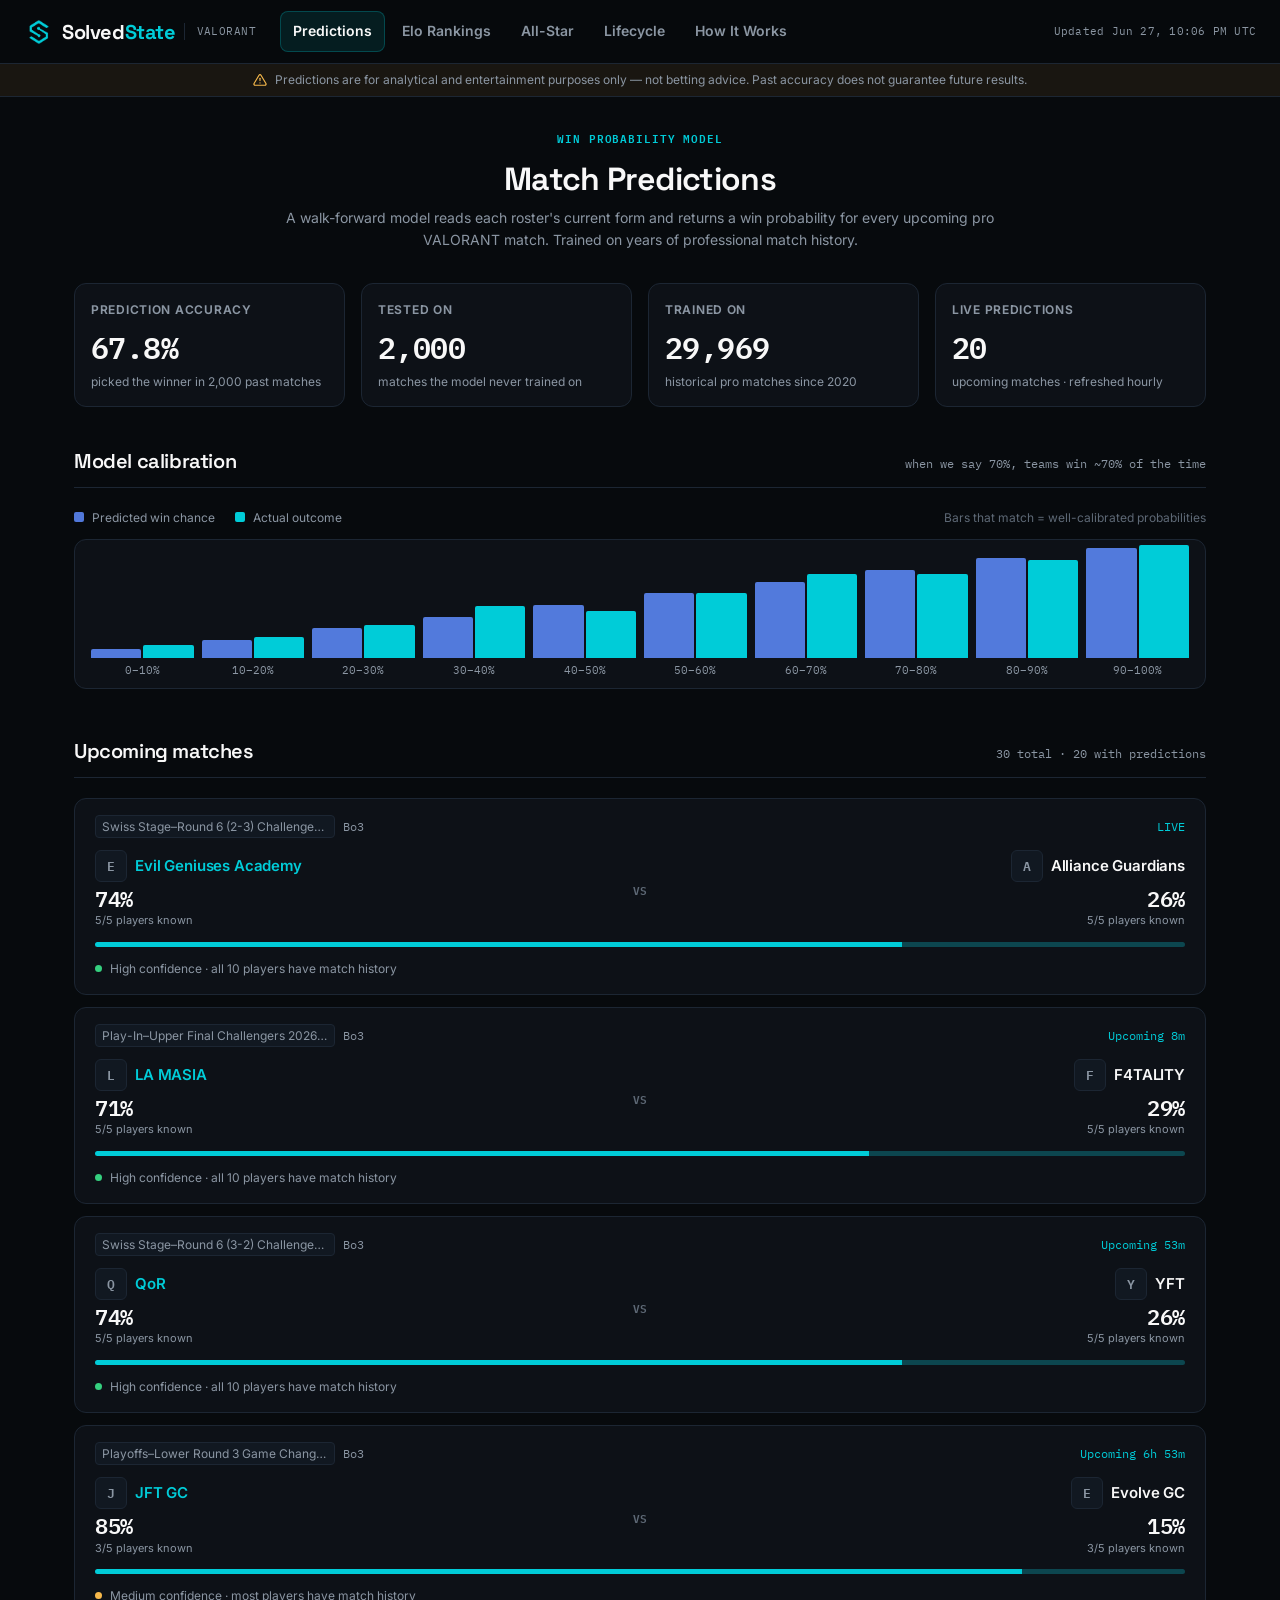
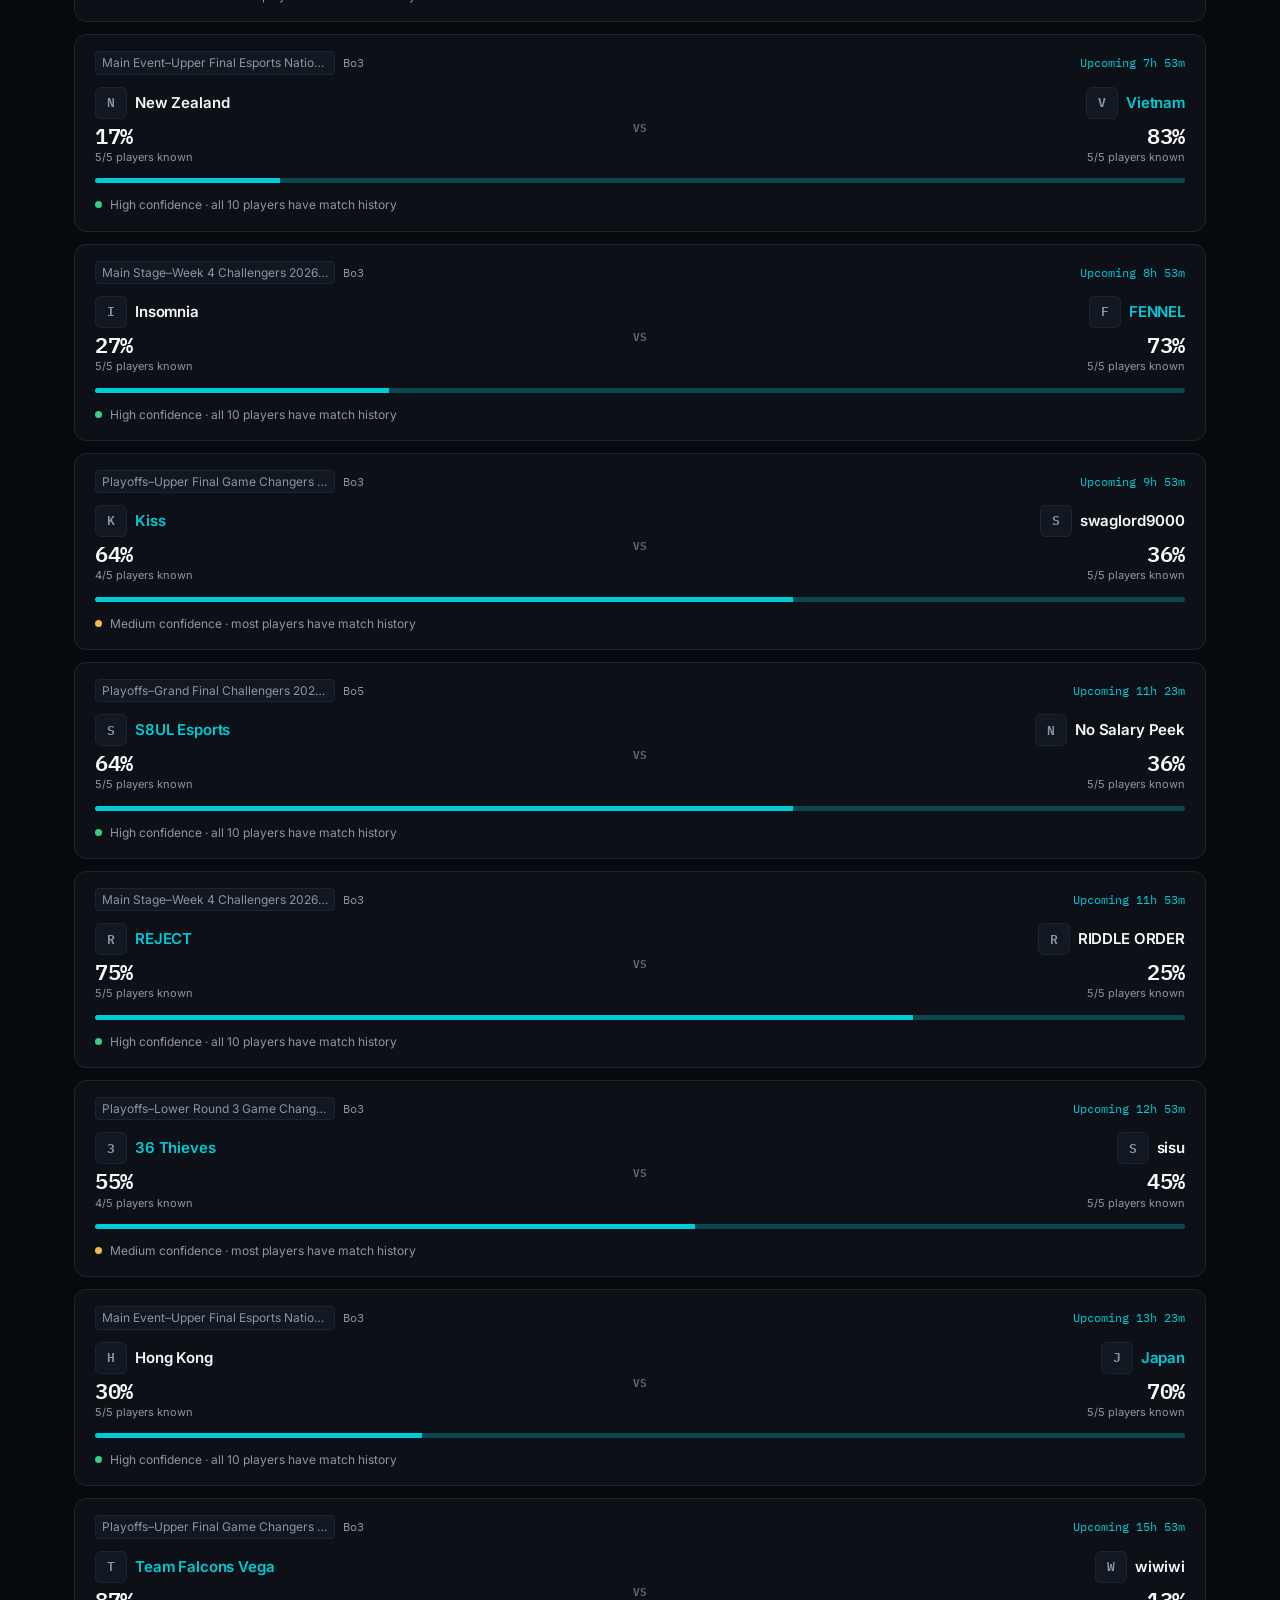
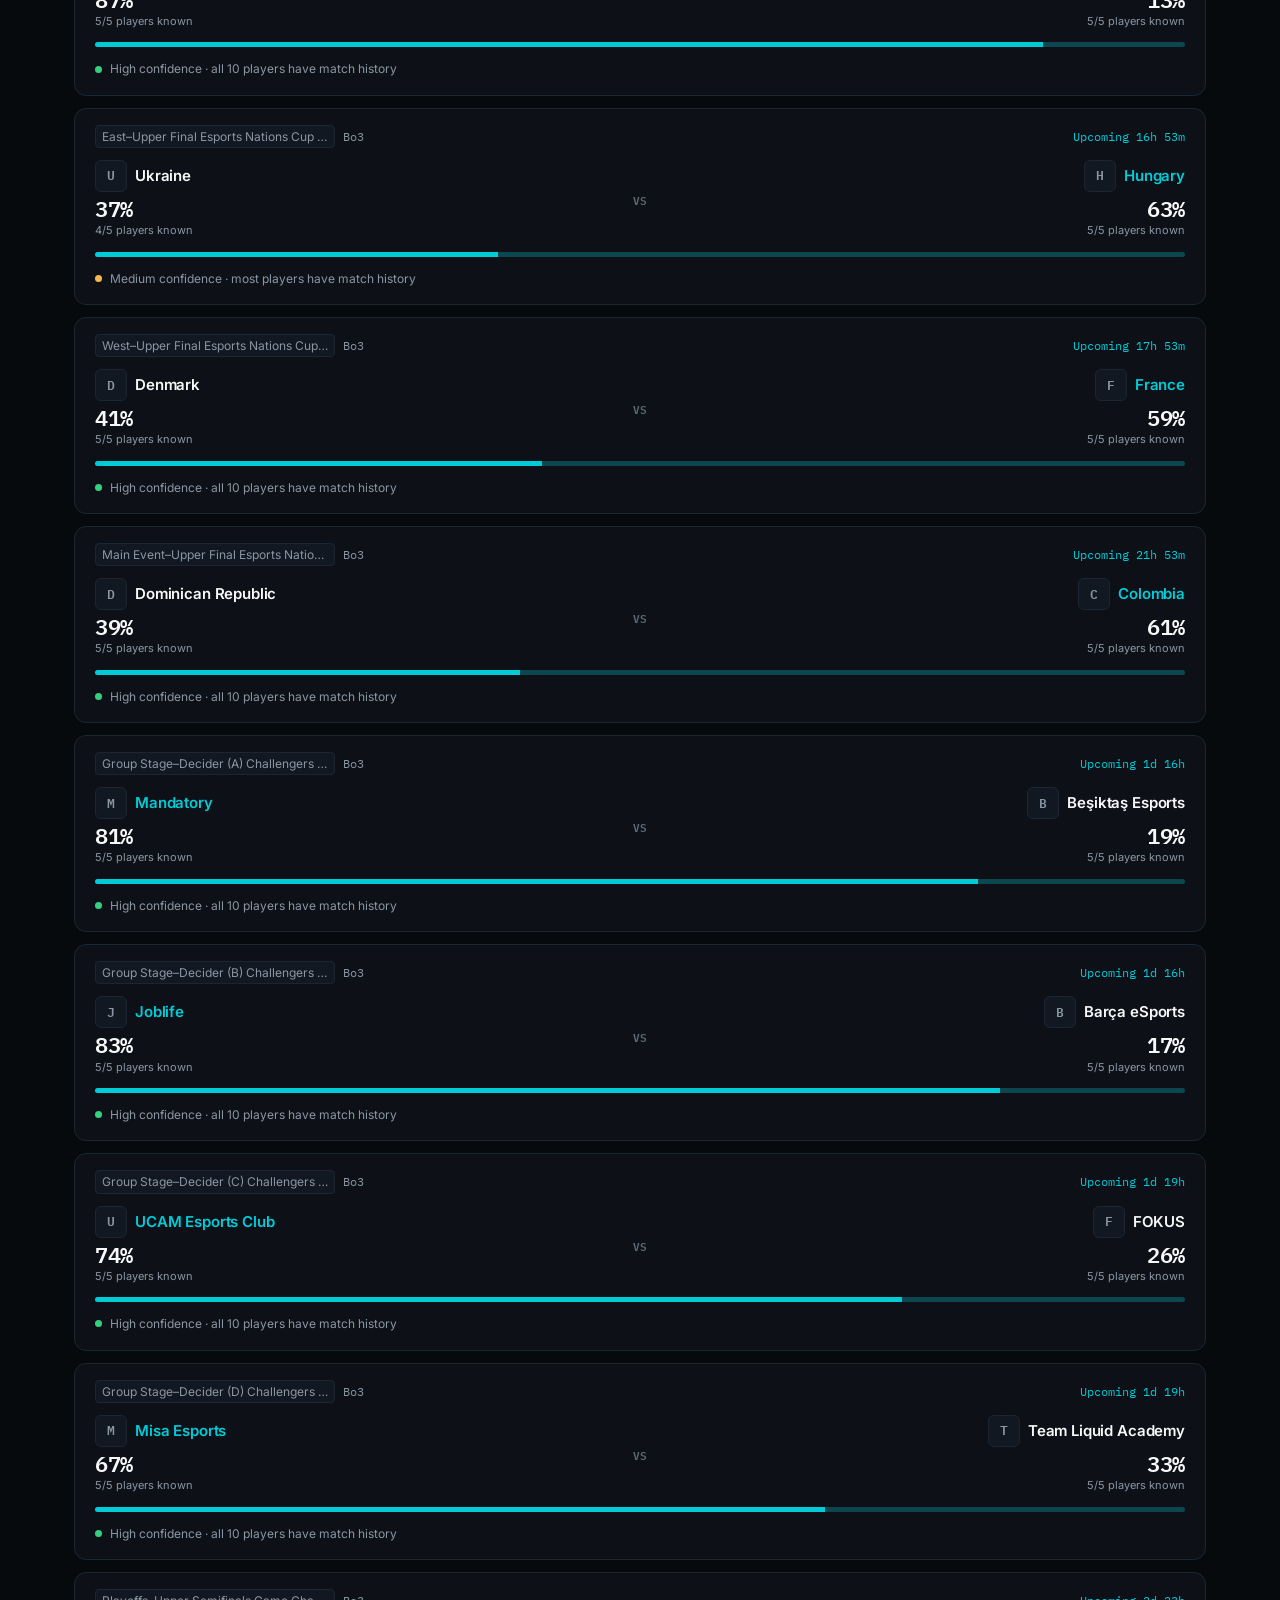
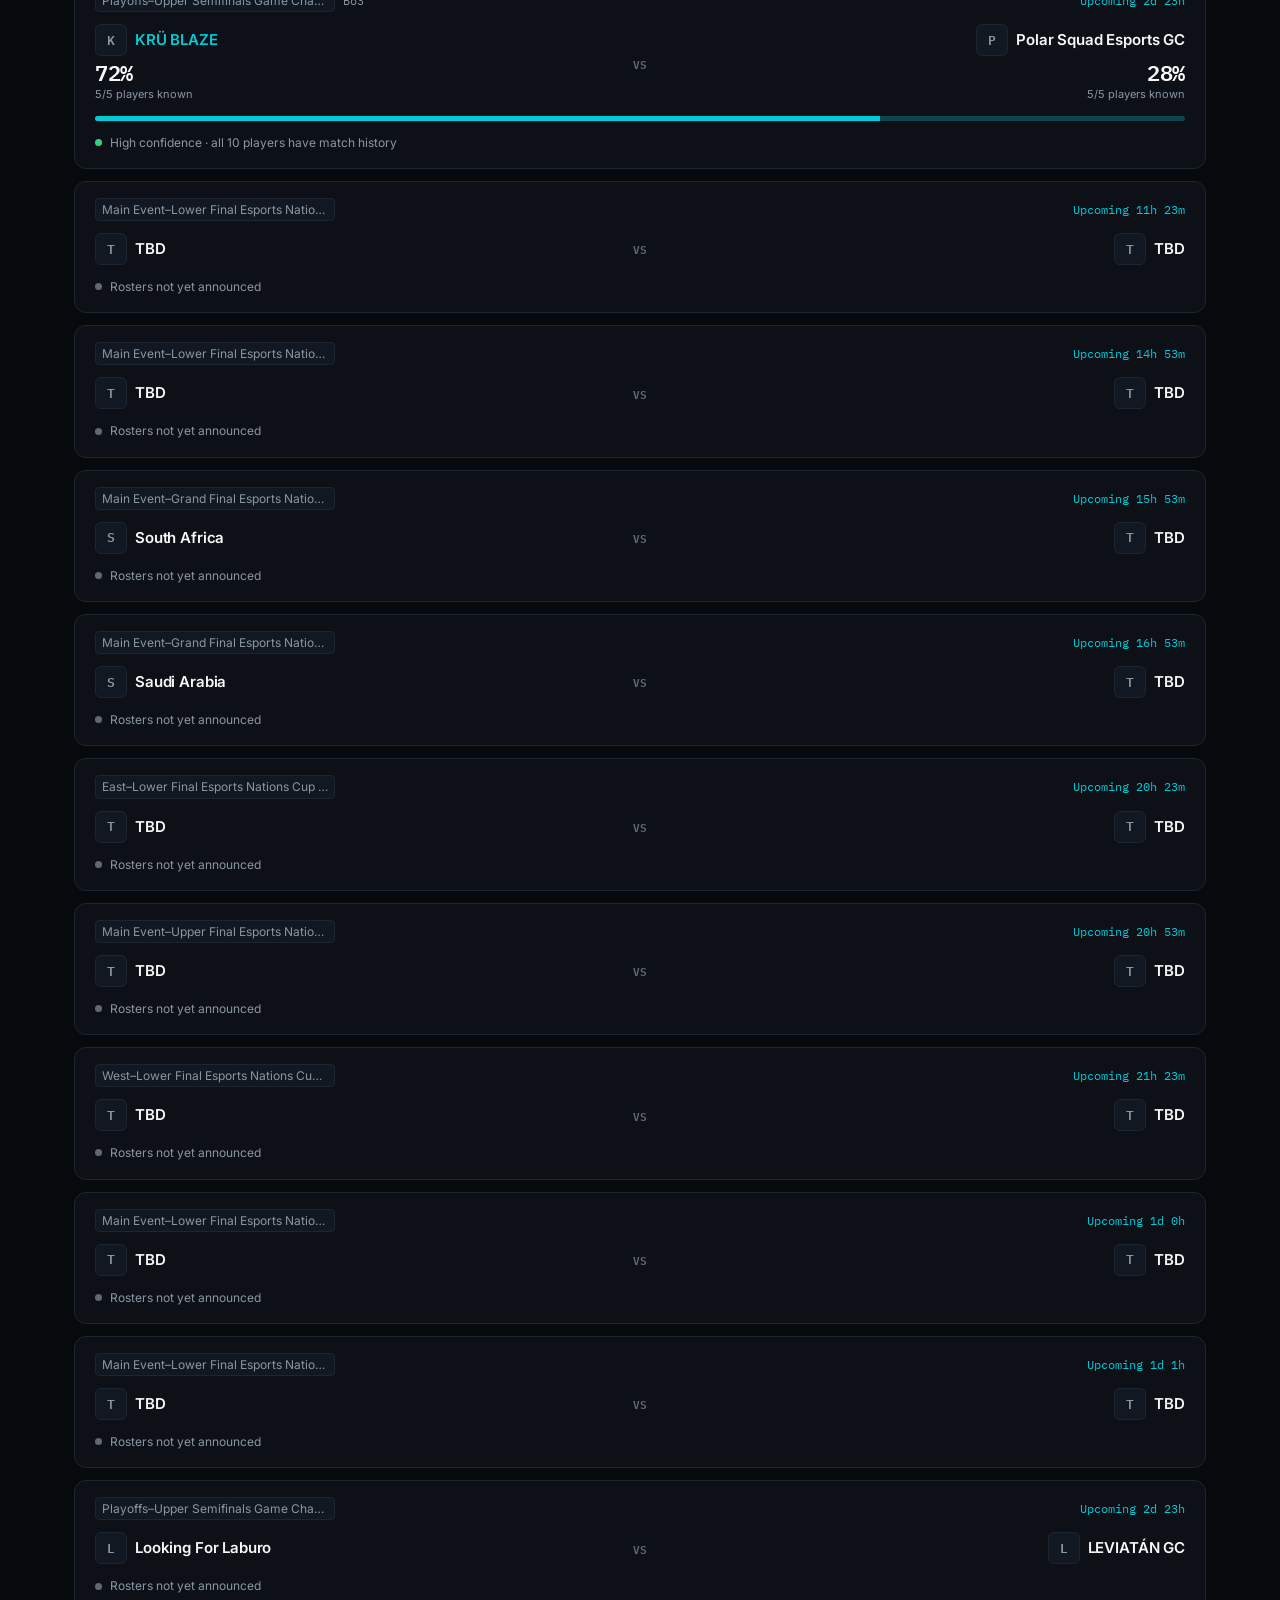
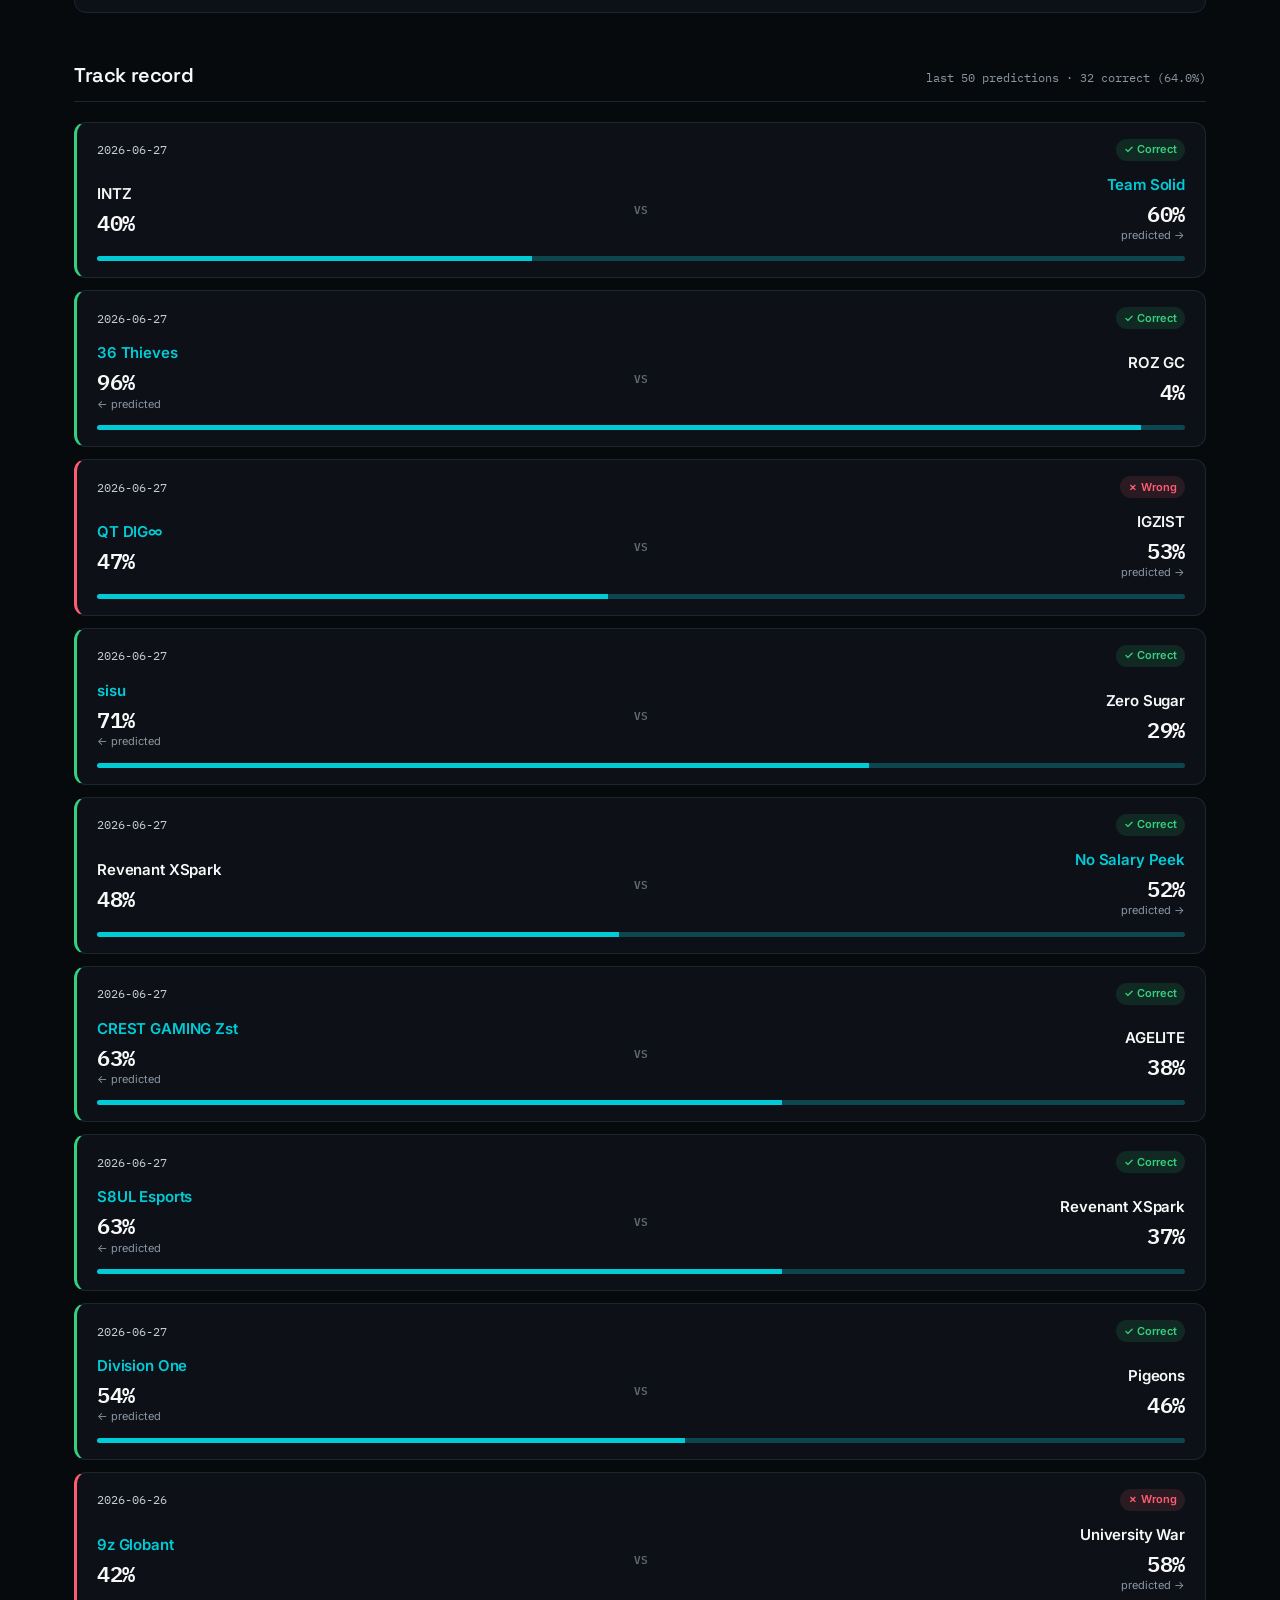
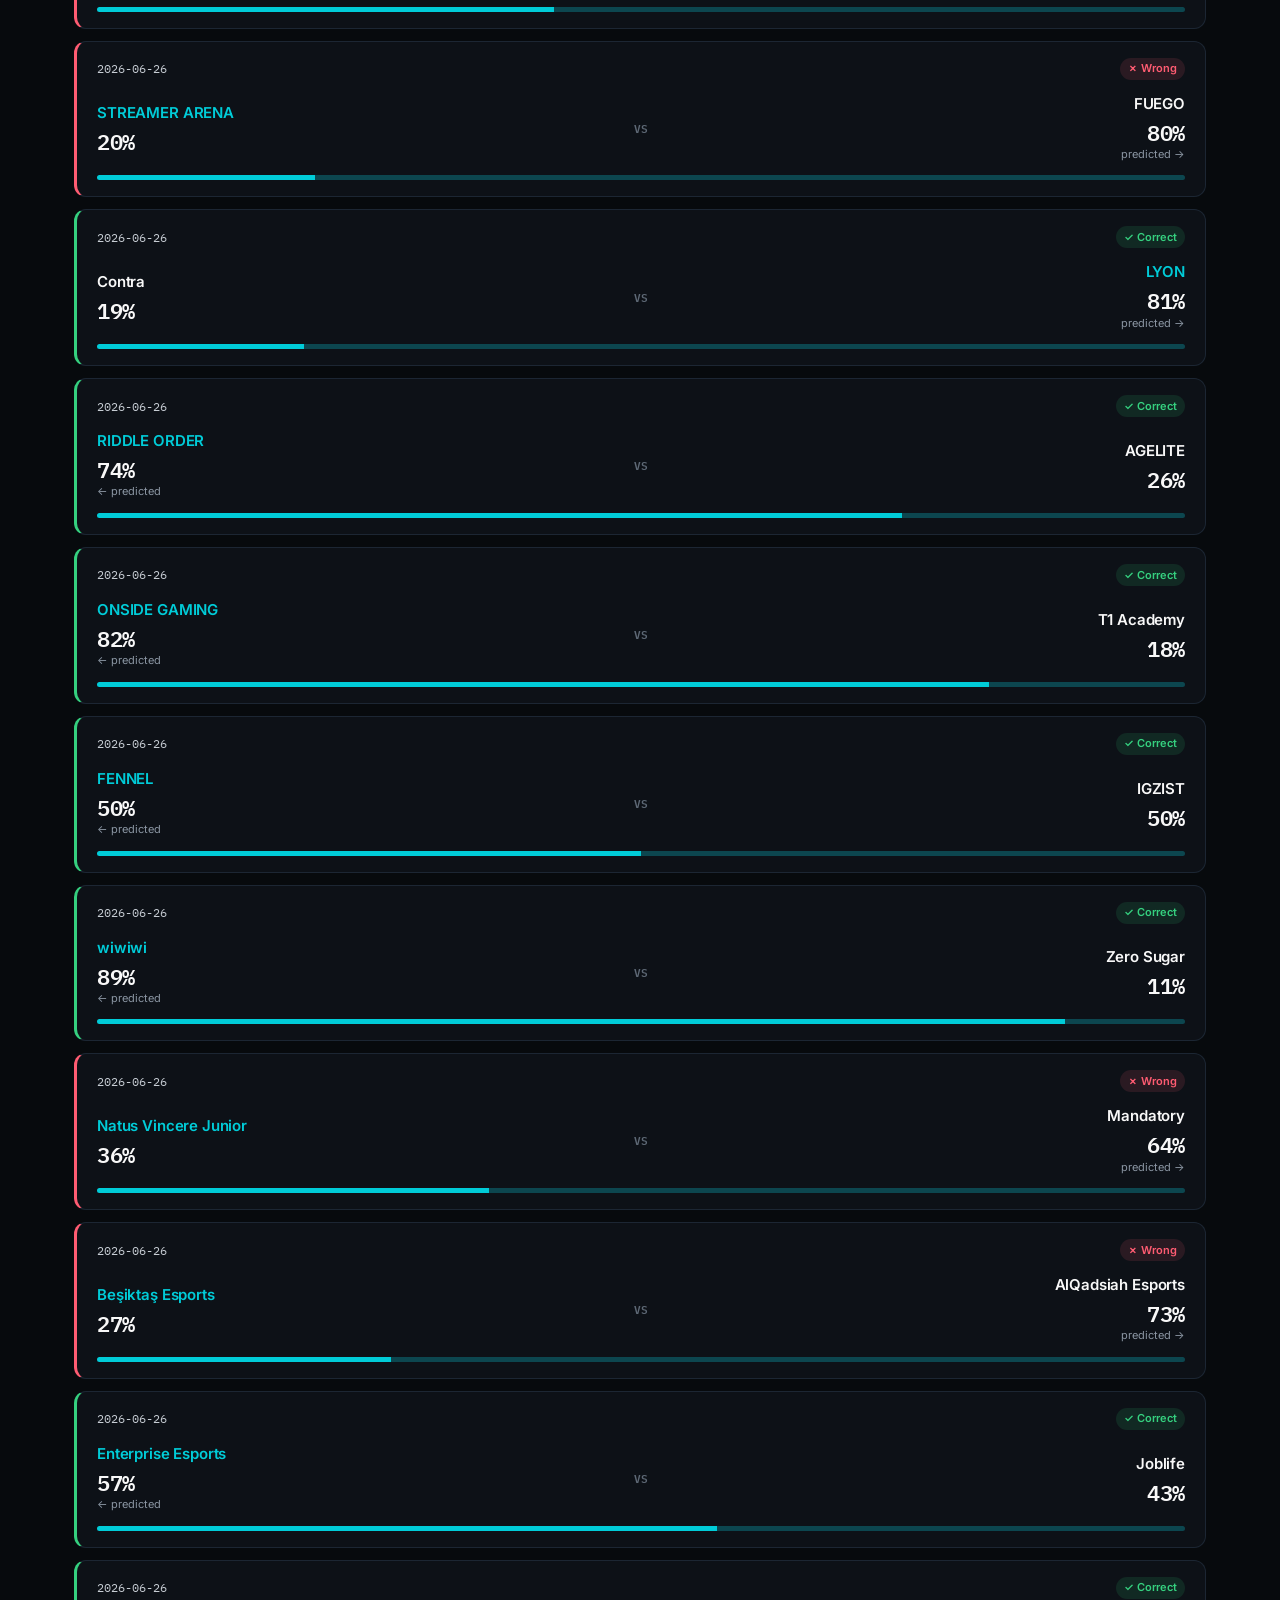
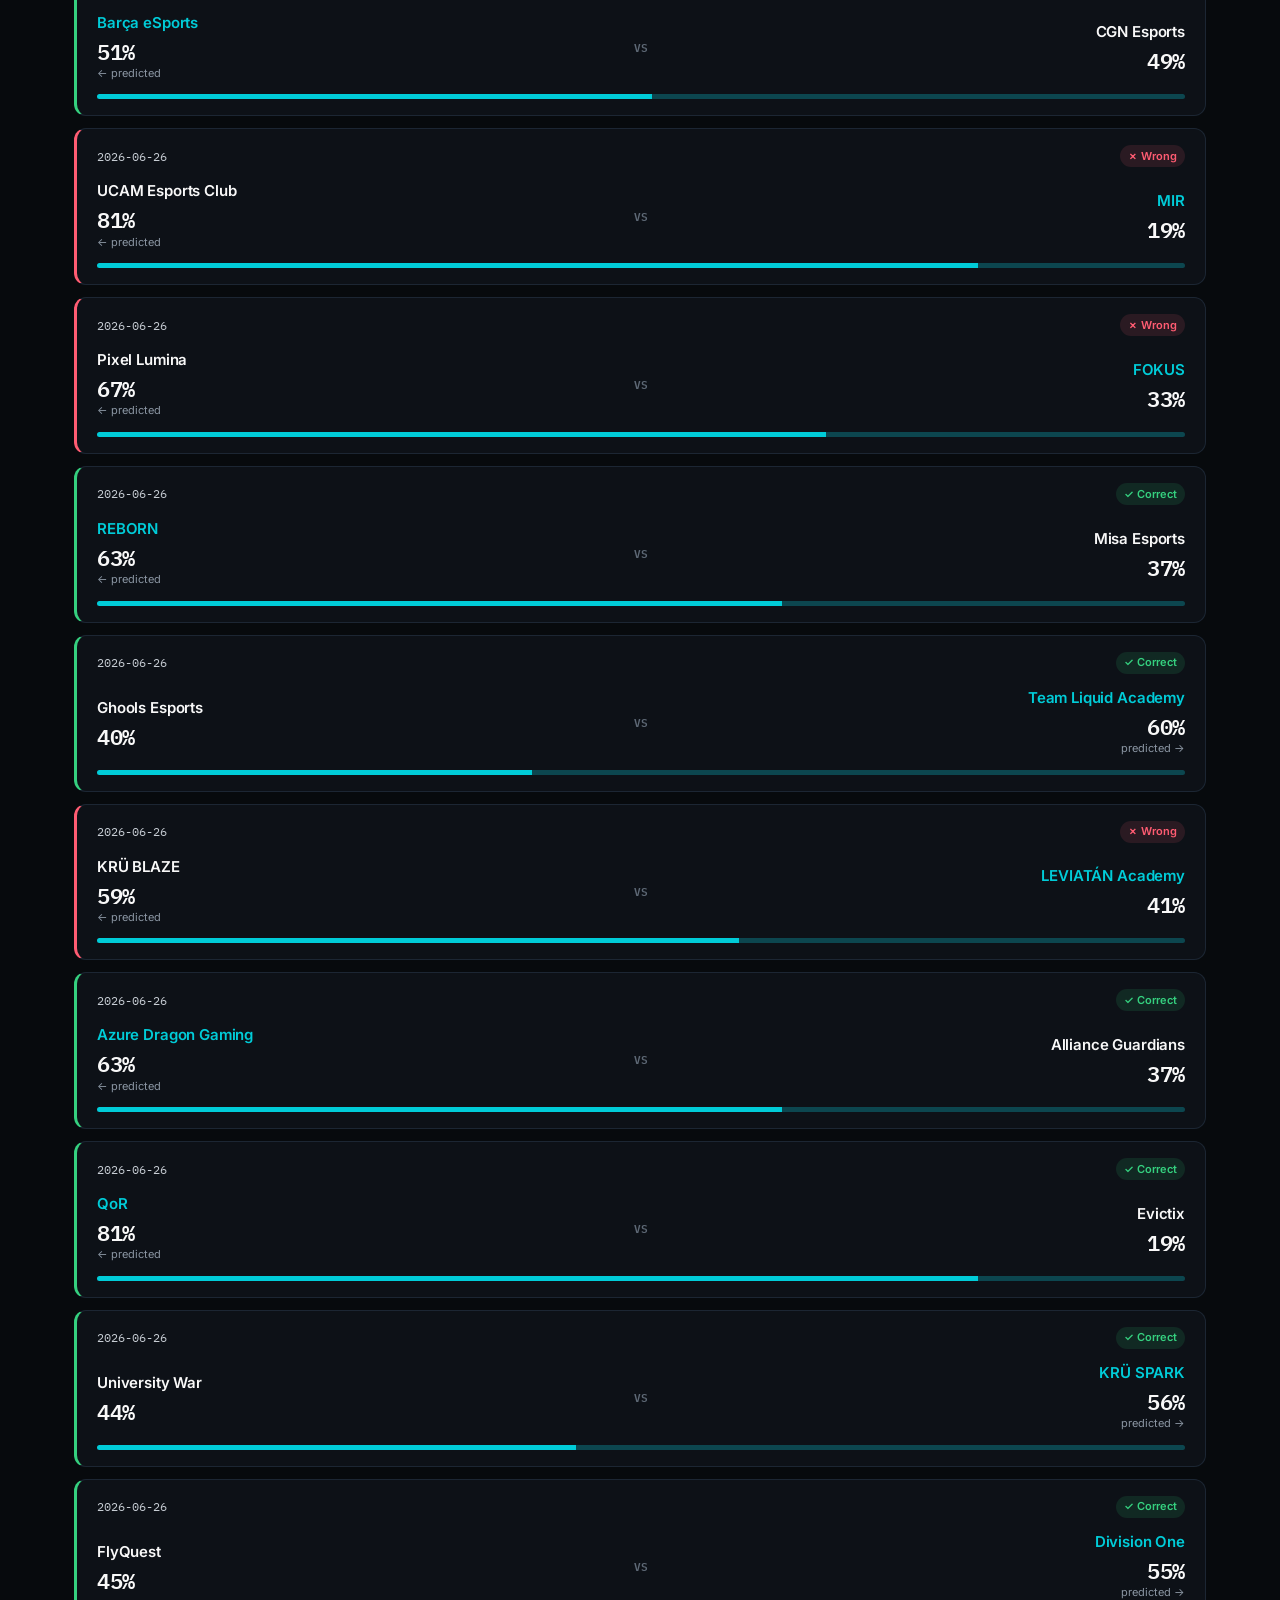
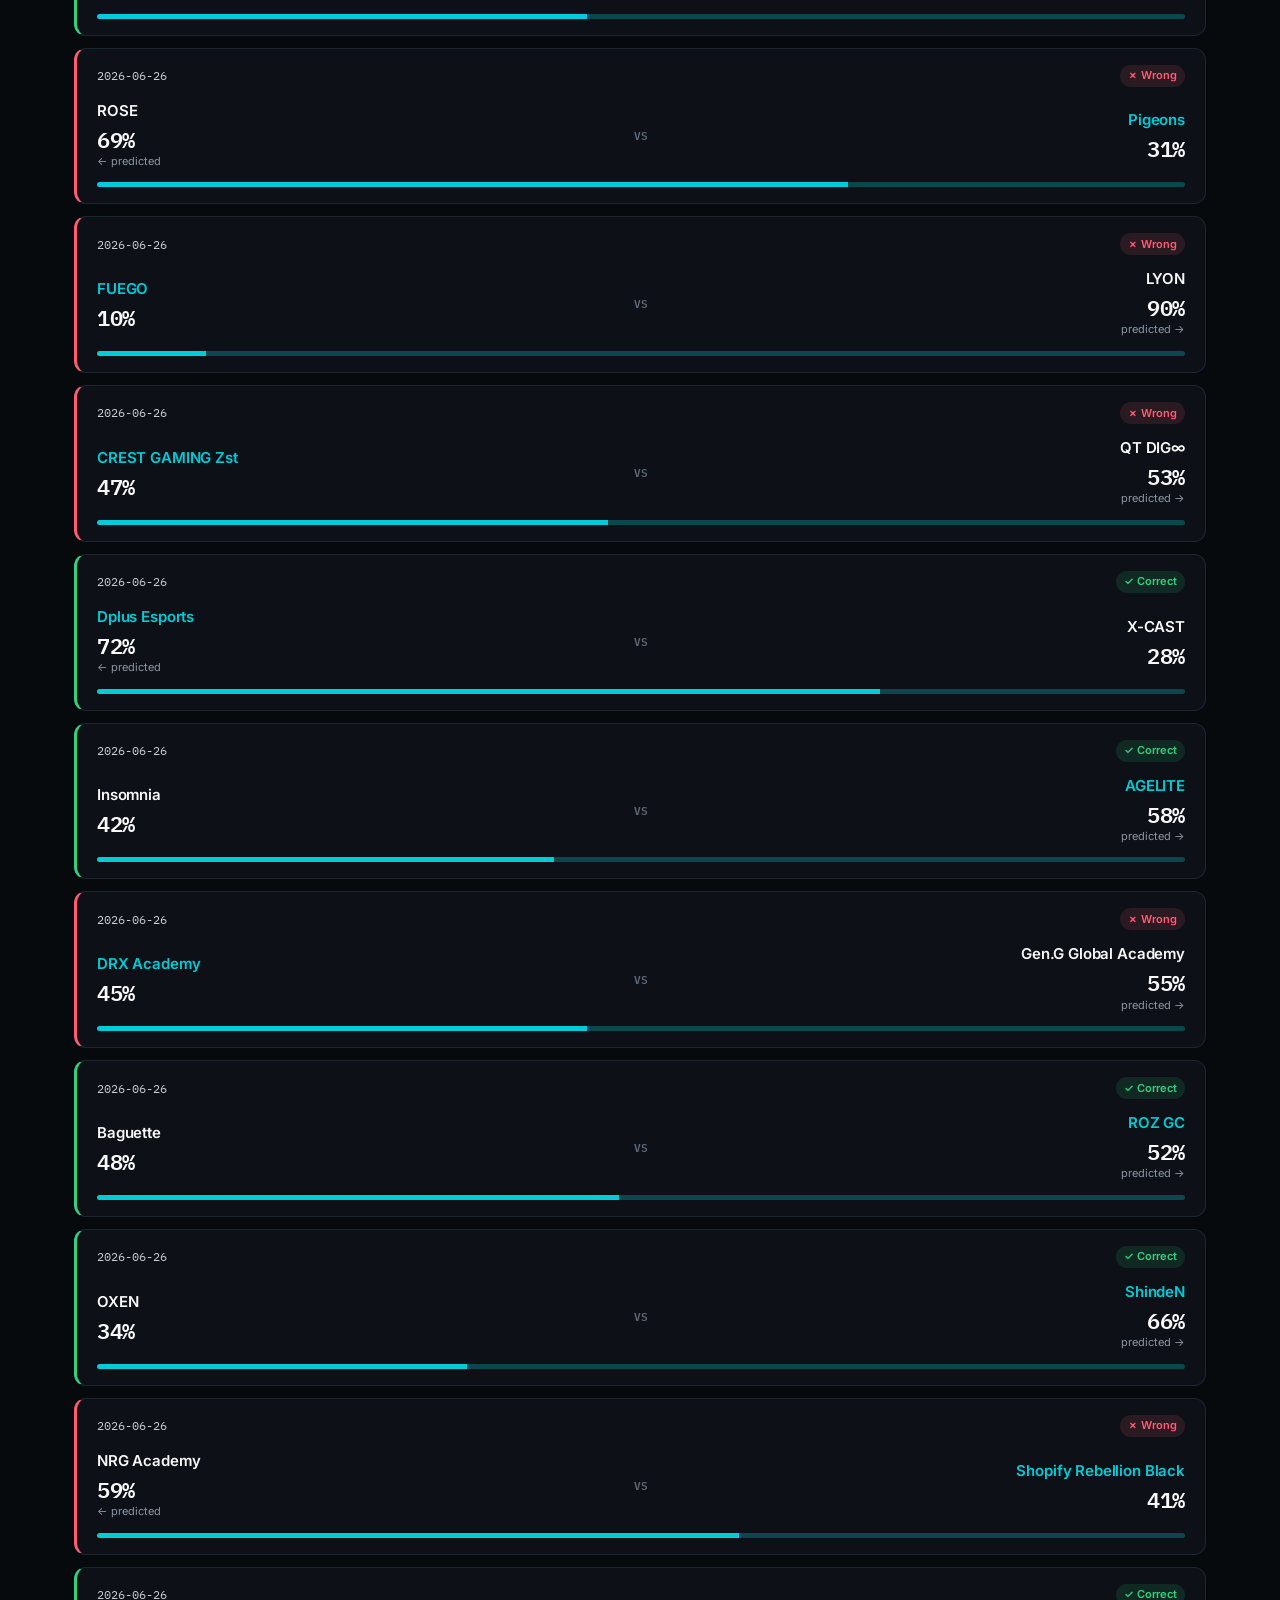
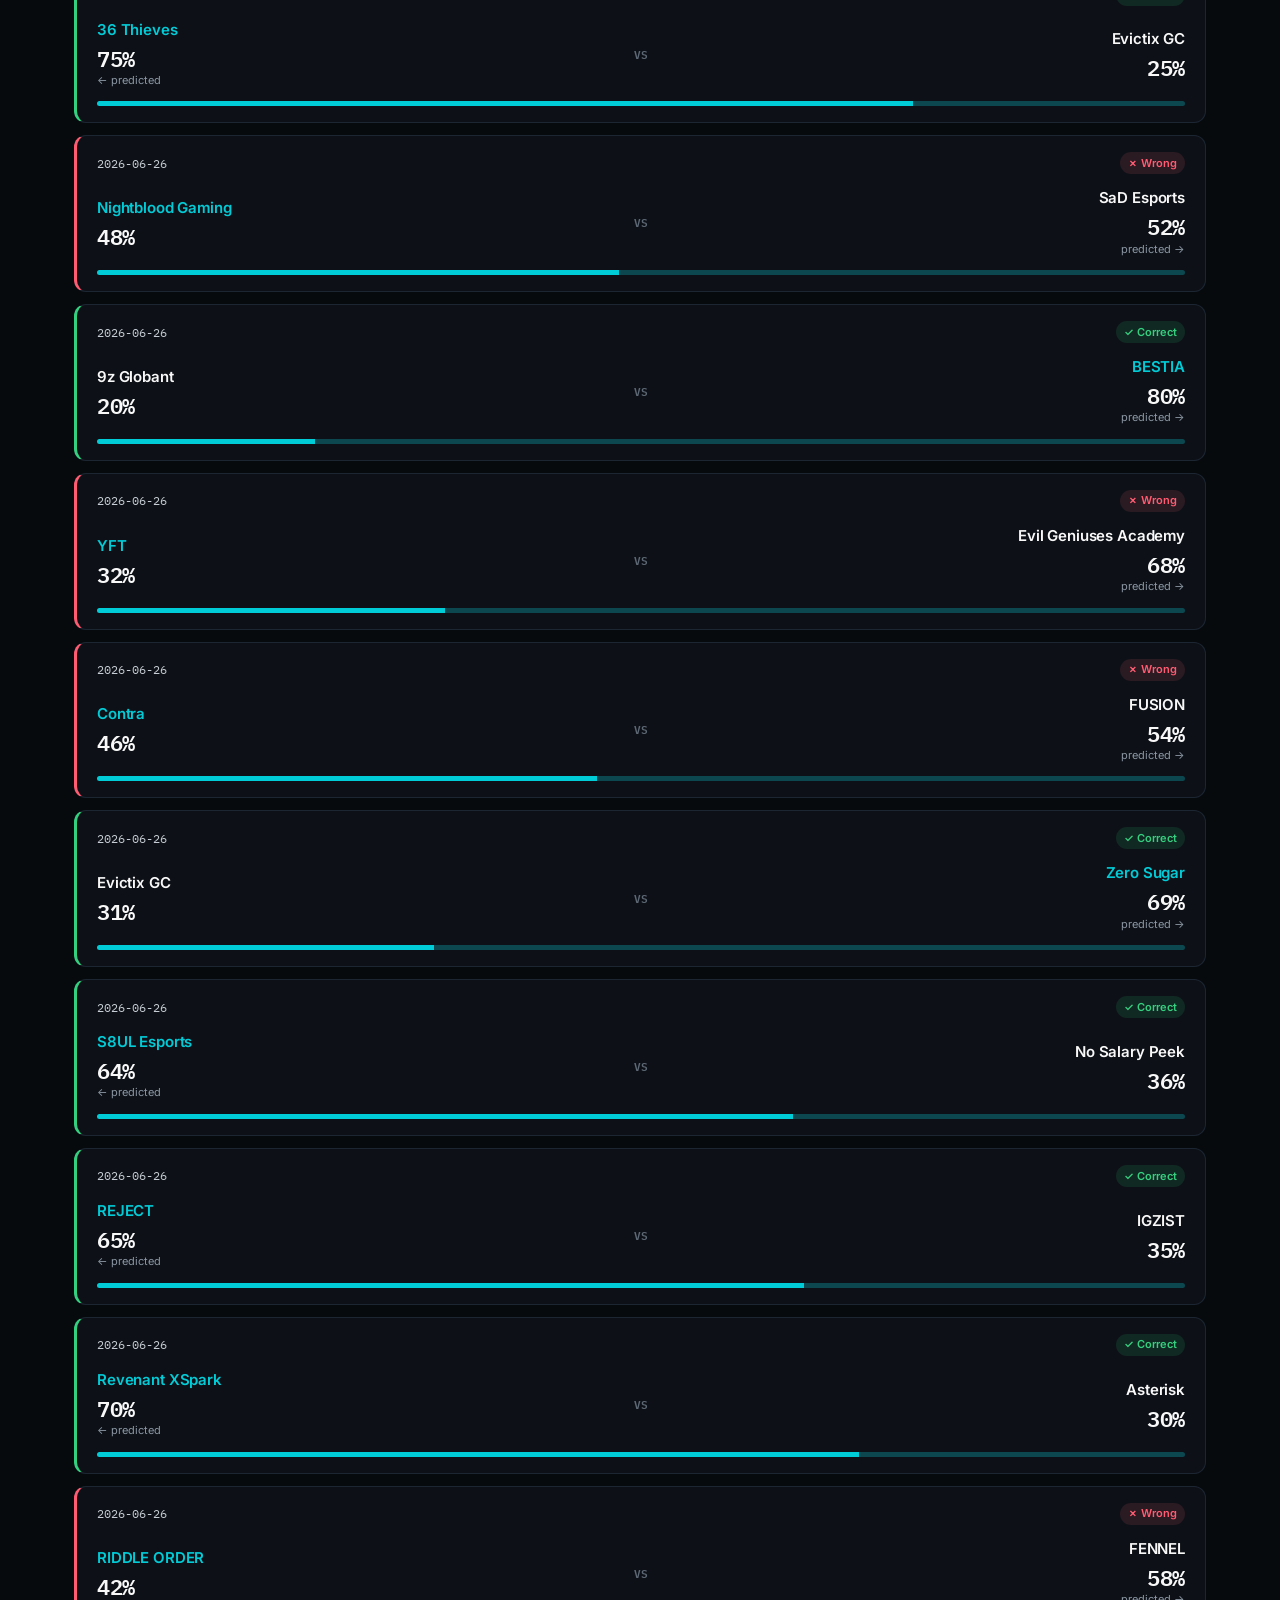
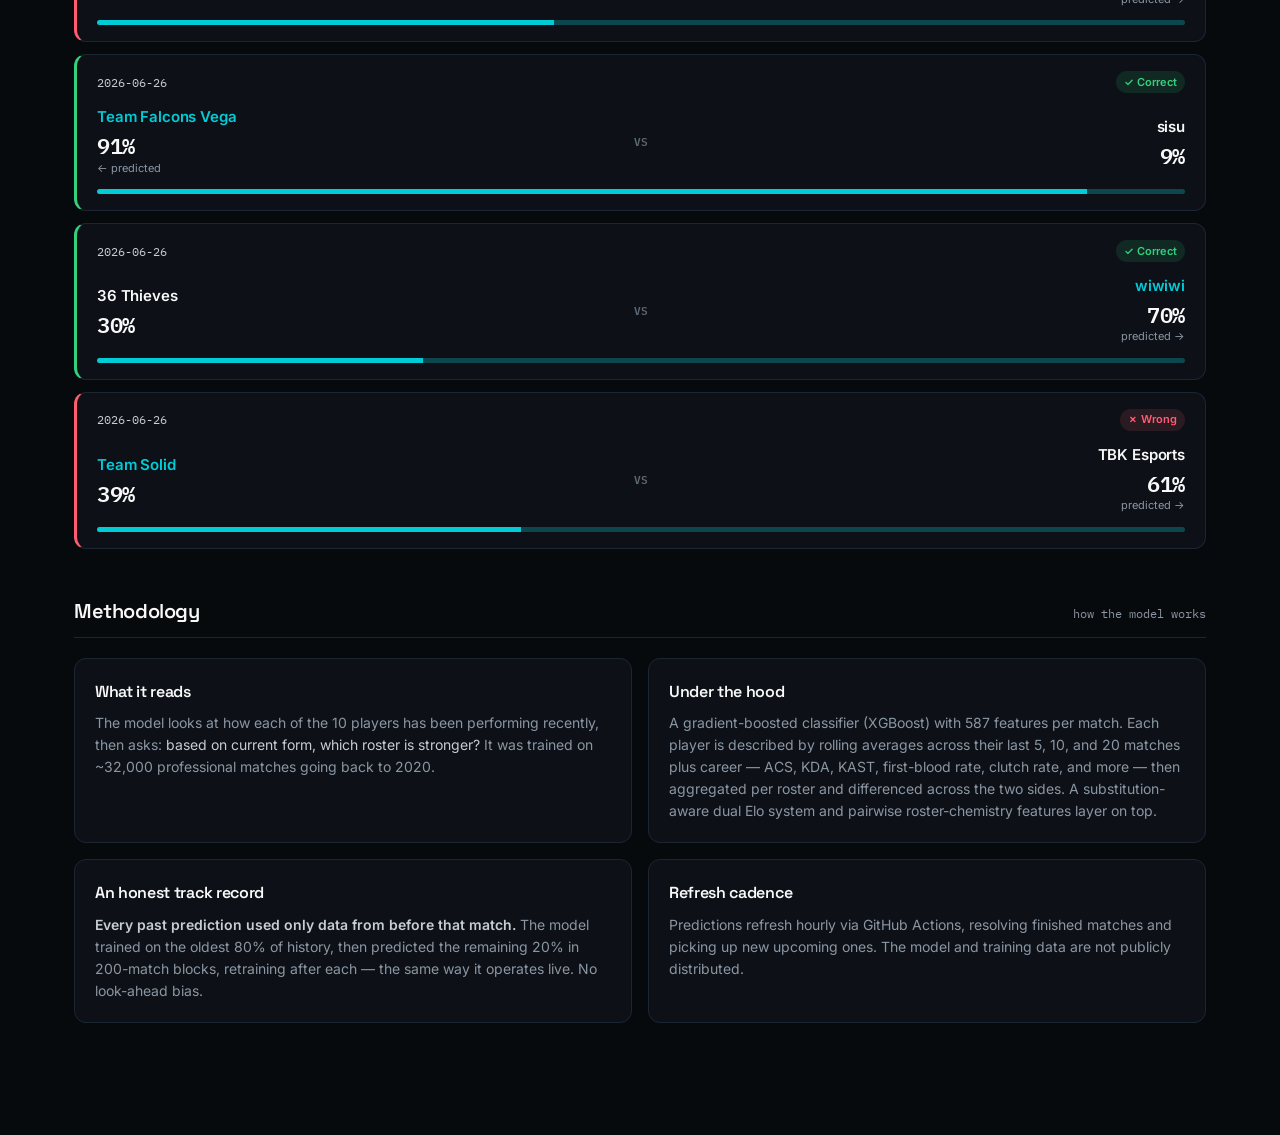
==== index.html @ 01495b70 "feat: add Prediction Lifecycle page Animated walkthrough of one real prediction (10 player form vect" ====
<!DOCTYPE html>
<html lang="en">
<head>
  <meta charset="UTF-8" />
  <meta name="viewport" content="width=device-width, initial-scale=1.0" />
  <title>SolvedState · Match Predictions</title>
  <meta name="description" content="SolvedState turns tactical VALORANT match states into win-probability predictions from a walk-forward ML model trained on pro match history." />
  <link rel="icon" type="image/png" href="ss_icon.png?v=3" />
  <link rel="preconnect" href="https://fonts.googleapis.com" />
  <link rel="preconnect" href="https://fonts.gstatic.com" crossorigin />
  <link href="https://fonts.googleapis.com/css2?family=Inter:wght@400;500;600;650;700&family=Space+Grotesk:wght@500;600;700&family=IBM+Plex+Mono:wght@400;500;600&display=swap" rel="stylesheet" />
  <link rel="stylesheet" href="solvedstate.css?v=3" />
  <style>
    /* ── Calibration chart (page-specific) ── */
    .calib-explainer { display:flex; align-items:center; gap:var(--space-5); margin-bottom:var(--space-3); flex-wrap:wrap; }
    .calib-key { display:flex; align-items:center; gap:var(--space-2); font-size:12px; color:var(--ss-text-500); }
    .calib-key-dot { width:10px; height:10px; border-radius:2px; flex-shrink:0; }
    .calib-key-note { font-size:12px; color:var(--ss-text-650); margin-left:auto; }
    .calib-chart {
      display:flex; align-items:flex-end; gap:var(--space-2); height:150px;
      background:var(--ss-surface-900); border:1px solid var(--ss-border-800);
      border-radius:var(--radius-lg); padding:var(--space-4) var(--space-4) var(--space-2);
    }
    .calib-col { flex:1; display:flex; flex-direction:column; align-items:center; gap:var(--space-1); }
    .calib-bar-wrap { width:100%; flex:1; display:flex; align-items:flex-end; gap:2px; }
    .calib-bar { flex:1; border-radius:2px 2px 0 0; min-height:3px; }
    .calib-pred { background:var(--ss-blue-500); opacity:.85; }
    .calib-act  { background:var(--ss-cyan-500); }
    .calib-lbl  { font-family:var(--font-mono); font-size:11px; color:var(--ss-text-500); white-space:nowrap; }

    /* ── Match cards ── */
    .match-list { display:flex; flex-direction:column; gap:var(--space-3); }
    .match-card {
      background:var(--ss-surface-900); border:1px solid var(--ss-border-800);
      border-radius:var(--radius-lg); padding:var(--space-4) var(--space-5);
      transition:border-color var(--motion-standard) var(--ease-standard);
    }
    .match-card:hover { border-color:var(--ss-border-700); }
    .match-card.correct   { border-left:3px solid var(--ss-green-500); }
    .match-card.incorrect { border-left:3px solid var(--ss-red-500); }

    .match-top { display:flex; align-items:center; gap:var(--space-2); margin-bottom:var(--space-3); font-size:12px; color:var(--ss-text-500); }
    .match-top .date { font-family:var(--font-mono); color:var(--ss-text-300); }
    .event-tag {
      background:var(--ss-surface-850); border:1px solid var(--ss-border-800); border-radius:var(--radius-xs);
      padding:1px 6px; max-width:240px; overflow:hidden; text-overflow:ellipsis; white-space:nowrap;
    }
    .bo-tag { font-family:var(--font-mono); color:var(--ss-text-500); }
    .eta-tag { margin-left:auto; font-family:var(--font-mono); color:var(--ss-cyan-500); }

    .teams-row { display:grid; grid-template-columns:1fr auto 1fr; align-items:center; gap:var(--space-4); }
    .team { display:flex; flex-direction:column; }
    .team.right { align-items:flex-end; }
    .team-header { display:flex; align-items:center; gap:var(--space-2); }
    .team.right .team-header { flex-direction:row-reverse; }
    .team-logo {
      width:32px; height:32px; border-radius:var(--radius-sm); object-fit:contain;
      background:var(--ss-surface-850); border:1px solid var(--ss-border-800); flex-shrink:0; padding:3px;
    }
    .team-logo-placeholder {
      width:32px; height:32px; border-radius:var(--radius-sm); background:var(--ss-surface-850);
      border:1px solid var(--ss-border-800); display:flex; align-items:center; justify-content:center;
      font-family:var(--font-mono); font-size:13px; font-weight:600; color:var(--ss-text-500); flex-shrink:0;
    }
    .team-name { font-size:15px; font-weight:600; letter-spacing:-0.01em; color:var(--ss-text-100); }
    .team-name.winner { color:var(--ss-cyan-500); }
    .team-prob { font-family:var(--font-mono); font-size:22px; font-weight:600; letter-spacing:-0.02em; line-height:1.1; margin-top:var(--space-1); color:var(--ss-text-100); font-variant-numeric:tabular-nums; }
    .team-sub { font-size:11px; color:var(--ss-text-500); margin-top:2px; }
    .vs { font-family:var(--font-mono); font-size:11px; color:var(--ss-text-650); font-weight:600; text-align:center; }

    .prob-bar { height:5px; border-radius:var(--radius-pill); background:var(--ss-surface-850); overflow:hidden; margin-top:var(--space-3); display:flex; }
    .prob-bar-fill { height:100%; background:var(--ss-cyan-500); }
    .prob-bar-rest { height:100%; flex:1; background:var(--ss-cyan-700); opacity:.45; }

    .conf-row { display:flex; align-items:center; gap:var(--space-3); margin-top:var(--space-3); }
    .outcome-badge { margin-left:auto; }

    /* ── About / methodology ── */
    .about-grid { display:grid; grid-template-columns:repeat(2,1fr); gap:var(--space-4); }
    @media (max-width:720px){ .about-grid{ grid-template-columns:1fr; } }
    .about h3 { font-size:16px; font-weight:600; color:var(--ss-text-100); margin-bottom:var(--space-2); }
    .about p { font-size:14px; line-height:22px; color:var(--ss-text-500); }
    .about p strong { color:var(--ss-text-300); font-weight:600; }
    .about em { color:var(--ss-text-300); font-style:normal; }
  </style>
</head>
<body>

<div class="ss-topbar">
  <a class="ss-brand" href="index.html" aria-label="SolvedState home">
    <img class="ss-brand-icon" src="ss_icon.png?v=3" alt="" />
    <span class="ss-brand-word">Solved<b>State</b></span>
    <span class="ss-brand-sub">VALORANT</span>
  </a>
  <nav class="ss-nav">
    <a href="index.html" class="active">Predictions</a>
    <a href="leaderboard.html">Elo Rankings</a>
    <a href="allstar.html">All-Star</a>
    <a href="lifecycle.html">Lifecycle</a>
    <a href="architecture.html">How It Works</a>
  </nav>
  <div class="ss-meta" id="updated-at">—</div>
</div>

<div class="ss-disclaimer">
  <svg width="14" height="14" viewBox="0 0 24 24" fill="none" stroke="currentColor" stroke-width="2" stroke-linecap="round" stroke-linejoin="round"><path d="M10.29 3.86 1.82 18a2 2 0 0 0 1.71 3h16.94a2 2 0 0 0 1.71-3L13.71 3.86a2 2 0 0 0-3.42 0z"/><line x1="12" y1="9" x2="12" y2="13"/><line x1="12" y1="17" x2="12.01" y2="17"/></svg>
  <span>Predictions are for analytical and entertainment purposes only — not betting advice. Past accuracy does not guarantee future results.</span>
</div>

<div class="ss-pagehead">
  <div class="ss-eyebrow">Win Probability Model</div>
  <h1>Match Predictions</h1>
  <p>A walk-forward model reads each roster's current form and returns a win probability for every upcoming pro VALORANT match. Trained on years of professional match history.</p>
</div>

<main class="ss-main">
  <div id="main-status" class="ss-status">Loading predictions…</div>
  <div id="content" style="display:none">

    <!-- ── Headline metrics ── -->
    <div class="ss-metric-grid" id="stat-grid"></div>

    <!-- ── Calibration ── -->
    <div class="ss-section" id="calib-section" style="display:none">
      <div class="ss-section-head">
        <h2>Model calibration</h2>
        <span class="ss-section-meta">when we say 70%, teams win ~70% of the time</span>
      </div>
      <div class="calib-explainer">
        <span class="calib-key"><span class="calib-key-dot calib-pred"></span>Predicted win chance</span>
        <span class="calib-key"><span class="calib-key-dot calib-act"></span>Actual outcome</span>
        <span class="calib-key-note">Bars that match = well-calibrated probabilities</span>
      </div>
      <div class="calib-chart" id="calib-chart"></div>
    </div>

    <!-- ── Upcoming predictions ── -->
    <div class="ss-section">
      <div class="ss-section-head">
        <h2>Upcoming matches</h2>
        <span class="ss-section-meta" id="upcoming-meta"></span>
      </div>
      <div class="match-list" id="upcoming-list">
        <div class="ss-skeleton" style="height:96px;border-radius:var(--radius-lg)"></div>
      </div>
    </div>

    <!-- ── Historical track record ── -->
    <div class="ss-section" id="history-section" style="display:none">
      <div class="ss-section-head">
        <h2>Track record</h2>
        <span class="ss-section-meta" id="history-meta"></span>
      </div>
      <div class="match-list" id="history-list"></div>
    </div>

    <!-- ── Methodology ── -->
    <div class="ss-section about">
      <div class="ss-section-head">
        <h2>Methodology</h2>
        <span class="ss-section-meta">how the model works</span>
      </div>
      <div class="about-grid">
        <div class="ss-card">
          <h3>What it reads</h3>
          <p>
            The model looks at how each of the 10 players has been performing recently, then asks:
            <em>based on current form, which roster is stronger?</em> It was trained on ~32,000
            professional matches going back to 2020.
          </p>
        </div>
        <div class="ss-card">
          <h3>Under the hood</h3>
          <p>
            A gradient-boosted classifier (XGBoost) with 587 features per match. Each player is described
            by rolling averages across their last 5, 10, and 20 matches plus career — ACS, KDA, KAST,
            first-blood rate, clutch rate, and more — then aggregated per roster and differenced across the
            two sides. A substitution-aware dual Elo system and pairwise roster-chemistry features layer on top.
          </p>
        </div>
        <div class="ss-card">
          <h3>An honest track record</h3>
          <p>
            <strong>Every past prediction used only data from before that match.</strong> The model trained
            on the oldest 80% of history, then predicted the remaining 20% in 200-match blocks, retraining
            after each — the same way it operates live. No look-ahead bias.
          </p>
        </div>
        <div class="ss-card">
          <h3>Refresh cadence</h3>
          <p>
            Predictions refresh hourly via GitHub Actions, resolving finished matches and picking up new
            upcoming ones. The model and training data are not publicly distributed.
          </p>
        </div>
      </div>
    </div>
  </div>
</main>

<script>
const PREDICTIONS_URL = "predictions.json";
const BACKTEST_URL    = "backtest_results.json";
const RECENT_PRED_URL = "recent_predictions.json";

function pct(v, decimals=0) {
  return v != null ? (v*100).toFixed(decimals) + "%" : "—";
}

function renderStatGrid(bt, upcomingPredicted) {
  const el = document.getElementById("stat-grid");
  const stats = [
    { label: "Prediction Accuracy", value: pct(bt.accuracy, 1),
      sub: `picked the winner in ${bt.test_matches.toLocaleString()} past matches` },
    { label: "Tested On", value: bt.test_matches.toLocaleString(),
      sub: "matches the model never trained on" },
    { label: "Trained On", value: bt.train_matches.toLocaleString(),
      sub: "historical pro matches since 2020" },
    { label: "Live Predictions", value: upcomingPredicted,
      sub: "upcoming matches · refreshed hourly" },
  ];
  el.innerHTML = stats.map(s => `
    <div class="ss-metric-card">
      <div class="ss-metric-label">${s.label}</div>
      <div class="ss-metric-value">${s.value}</div>
      <div class="ss-metric-context">${s.sub}</div>
    </div>`).join("");
}

function renderCalib(buckets) {
  const sec   = document.getElementById("calib-section");
  const chart = document.getElementById("calib-chart");
  if (!buckets || buckets.length === 0) return;
  sec.style.display = "block";
  chart.innerHTML = buckets.map(b => {
    const predH = Math.round(b.predicted_mean * 118);
    const actH  = Math.round(b.actual_win_rate * 118);
    const predTip = `Model predicted ${pct(b.predicted_mean,1)} win chance`;
    const actTip  = `Team actually won ${pct(b.actual_win_rate,1)} of the time (n=${b.n})`;
    return `
      <div class="calib-col">
        <div class="calib-bar-wrap">
          <div class="calib-bar calib-pred" style="height:${predH}px" title="${predTip}"></div>
          <div class="calib-bar calib-act"  style="height:${actH}px"  title="${actTip}"></div>
        </div>
        <div class="calib-lbl">${b.label}</div>
      </div>`;
  }).join("");
}

function logoHtml(url, name) {
  const initial = name ? name[0].toUpperCase() : "?";
  if (url) return `<img class="team-logo" src="${url}" alt="${name}" onerror="this.outerHTML='<div class=team-logo-placeholder>${initial}</div>'">`;
  return `<div class="team-logo-placeholder">${initial}</div>`;
}

function confMarkup(conf) {
  const cls = conf === "high" ? "ss-conf--high" : conf === "medium" ? "ss-conf--medium" : "ss-conf--low";
  const label = conf === "high" ? "High confidence · all 10 players have match history"
              : conf === "medium" ? "Medium confidence · most players have match history"
              : "Low confidence · some players lack match history";
  return `<span class="ss-conf ${cls}"><span class="ss-conf-dot"></span>${label}</span>`;
}

function renderUpcoming(matches) {
  const list = document.getElementById("upcoming-list");
  const meta = document.getElementById("upcoming-meta");
  const predicted = matches.filter(m => m.status === "predicted");
  const pending   = matches.filter(m => m.status !== "predicted");
  meta.textContent = `${matches.length} total · ${predicted.length} with predictions`;
  const ordered = [...predicted, ...pending];
  if (ordered.length === 0) {
    list.innerHTML = '<div class="ss-note">No upcoming matches in the schedule yet. New matches are picked up automatically as rosters are announced.</div>';
    return;
  }
  list.innerHTML = ordered.map(m => {
    const has = m.status === "predicted" && m.team1_win_prob != null;
    const t1w = has && m.predicted_winner === "team1";
    const t2w = has && m.predicted_winner === "team2";
    const barW = has ? Math.round(m.team1_win_prob * 100) : 50;
    return `
      <div class="match-card">
        <div class="match-top">
          ${m.event ? `<span class="event-tag">${m.event}</span>` : ""}
          ${m.best_of ? `<span class="bo-tag">Bo${m.best_of}</span>` : ""}
          <span class="eta-tag">${m.eta || ""}</span>
        </div>
        <div class="teams-row">
          <div class="team">
            <div class="team-header">
              ${logoHtml(m.team1_logo, m.team1_name)}
              <div class="team-name ${t1w?"winner":""}">${m.team1_name||"TBD"}</div>
            </div>
            ${has?`<div class="team-prob">${pct(m.team1_win_prob)}</div>
                   <div class="team-sub">${m.team1_players_known}/5 players known</div>`:""}
          </div>
          <div class="vs">VS</div>
          <div class="team right">
            <div class="team-header">
              <div class="team-name ${t2w?"winner":""}">${m.team2_name||"TBD"}</div>
              ${logoHtml(m.team2_logo, m.team2_name)}
            </div>
            ${has?`<div class="team-prob">${pct(m.team2_win_prob)}</div>
                   <div class="team-sub">${m.team2_players_known}/5 players known</div>`:""}
          </div>
        </div>
        ${has?`<div class="prob-bar"><div class="prob-bar-fill" style="width:${barW}%"></div><div class="prob-bar-rest"></div></div>
               <div class="conf-row">${confMarkup(m.confidence)}</div>`
             :`<div class="conf-row"><span class="ss-conf"><span class="ss-conf-dot" style="background:var(--ss-text-650)"></span>Rosters not yet announced</span></div>`}
      </div>`;
  }).join("");
}

function renderHistory(recent) {
  const sec  = document.getElementById("history-section");
  const list = document.getElementById("history-list");
  const meta = document.getElementById("history-meta");
  if (!recent || recent.length === 0) return;
  sec.style.display = "block";
  const correct = recent.filter(r => r.correct).length;
  meta.textContent = `last ${recent.length} predictions · ${correct} correct (${pct(correct/recent.length,1)})`;
  list.innerHTML = recent.map(r => {
    const cls  = r.correct ? "correct" : "incorrect";
    const t1w  = r.predicted_winner === "team1";
    const a1w  = r.actual_winner    === "team1";
    const badgeCls = r.correct ? "ss-badge--positive" : "ss-badge--negative";
    const badgeTxt = r.correct ? "✓ Correct" : "✗ Wrong";
    const barW = Math.round(r.team1_win_prob * 100);
    return `
      <div class="match-card ${cls}">
        <div class="match-top">
          <span class="date">${r.match_date || ""}</span>
          <span class="ss-badge ${badgeCls} outcome-badge">${badgeTxt}</span>
        </div>
        <div class="teams-row">
          <div class="team">
            <div class="team-name ${a1w?"winner":""}">${r.team1_name||"Team 1"}</div>
            <div class="team-prob">${pct(r.team1_win_prob)}</div>
            ${t1w?'<div class="team-sub">← predicted</div>':""}
          </div>
          <div class="vs">VS</div>
          <div class="team right">
            <div class="team-name ${!a1w?"winner":""}">${r.team2_name||"Team 2"}</div>
            <div class="team-prob">${pct(r.team2_win_prob)}</div>
            ${!t1w?'<div class="team-sub">predicted →</div>':""}
          </div>
        </div>
        <div class="prob-bar"><div class="prob-bar-fill" style="width:${barW}%"></div><div class="prob-bar-rest"></div></div>
      </div>`;
  }).join("");
}

async function load() {
  const status  = document.getElementById("main-status");
  const content = document.getElementById("content");
  const updEl   = document.getElementById("updated-at");

  try {
    const [predRes, btRes, recentRes] = await Promise.allSettled([
      fetch(PREDICTIONS_URL + "?_=" + Date.now()).then(r => r.ok ? r.json() : null),
      fetch(BACKTEST_URL    + "?_=" + Date.now()).then(r => r.ok ? r.json() : null),
      fetch(RECENT_PRED_URL + "?_=" + Date.now()).then(r => r.ok ? r.json() : null),
    ]);

    const pred   = predRes.status   === "fulfilled" ? predRes.value   : null;
    const bt     = btRes.status     === "fulfilled" ? btRes.value     : null;
    const recent = recentRes.status === "fulfilled" ? recentRes.value : null;

    if (!pred && !bt) throw new Error("Could not load predictions.json or backtest_results.json");

    if (pred?.generated_at) {
      const ts = new Date(pred.generated_at);
      updEl.textContent = "Updated " + ts.toLocaleString(undefined,{
        month:"short", day:"numeric", hour:"2-digit", minute:"2-digit", timeZoneName:"short"
      });
    }

    const upcomingPredicted = pred ? pred.matches.filter(m => m.status === "predicted").length : 0;

    if (bt) {
      renderStatGrid(bt, upcomingPredicted);
      renderCalib(bt.calibration);
    } else {
      document.getElementById("stat-grid").innerHTML =
        `<div class="ss-metric-card"><div class="ss-metric-label">Live Predictions</div>
         <div class="ss-metric-value">${upcomingPredicted}</div>
         <div class="ss-metric-context">upcoming matches with predictions</div></div>`;
    }

    if (recent?.predictions?.length) {
      renderHistory(recent.predictions);
    } else if (bt?.recent_predictions?.length) {
      renderHistory(bt.recent_predictions);
    }

    if (pred) renderUpcoming(pred.matches);

    status.style.display  = "none";
    content.style.display = "block";
  } catch (err) {
    status.innerHTML = `<div class="ss-note ss-note--accent" style="text-align:left;border-left-color:var(--ss-red-500)">Couldn't load match data — ${err.message}. The data feed may be refreshing; try again shortly.</div>`;
  }
}

load();
</script>
</body>
</html>
---- solvedstate.css ----
/* ============================================================================
   SolvedState — shared design system
   Implements the SolvedState UI/UX brand brief (assets/design_spec.md).
   Dark tactical analytics surface · restrained cyan · 4px grid.
   ========================================================================== */

:root {
  /* ── Color ── */
  --ss-bg-950: #070A0D;
  --ss-surface-900: #0D1117;
  --ss-surface-850: #111821;
  --ss-border-800: #1C2633;
  --ss-border-700: #2B3A4A;

  --ss-cyan-500: #00CCD8;
  --ss-cyan-400: #15E0EA;
  --ss-cyan-700: #087F88;

  --ss-text-100: #F8F8F8;
  --ss-text-300: #C7CDD4;
  --ss-text-500: #8B96A3;
  --ss-text-650: #5E6976;

  --ss-green-500: #35D07F;
  --ss-amber-500: #F5B84B;
  --ss-red-500: #FF5C72;
  --ss-blue-500: #5E8CFF;

  /* ── Spacing (4px grid) ── */
  --space-1: 4px;  --space-2: 8px;  --space-3: 12px; --space-4: 16px;
  --space-5: 20px; --space-6: 24px; --space-8: 32px; --space-10: 40px;
  --space-12: 48px; --space-16: 64px; --space-20: 80px;

  /* ── Radius ── */
  --radius-xs: 4px; --radius-sm: 6px; --radius-md: 8px; --radius-lg: 12px;
  --radius-xl: 16px; --radius-2xl: 20px; --radius-pill: 999px;

  /* ── Motion ── */
  --motion-fast: 120ms;
  --motion-standard: 180ms;
  --motion-slow: 240ms;
  --ease-standard: cubic-bezier(0.2, 0, 0, 1);

  /* ── Type ── */
  --font-head: 'Space Grotesk', 'Inter', system-ui, sans-serif;
  --font-body: 'Inter', system-ui, sans-serif;
  --font-mono: 'IBM Plex Mono', ui-monospace, 'SFMono-Regular', monospace;
}

* { box-sizing: border-box; margin: 0; padding: 0; }

html { -webkit-text-size-adjust: 100%; }

body {
  background: var(--ss-bg-950);
  color: var(--ss-text-100);
  font-family: var(--font-body);
  font-size: 16px;
  line-height: 1.6;
  -webkit-font-smoothing: antialiased;
  text-rendering: optimizeLegibility;
}

h1, h2, h3, h4 { font-family: var(--font-head); letter-spacing: -0.02em; font-weight: 650; }

a { color: var(--ss-cyan-500); text-decoration: none; }
a:hover { color: var(--ss-cyan-400); }

::selection { background: rgba(0, 204, 216, 0.24); color: var(--ss-text-100); }

/* Numeric / metric figures use the technical mono face */
.mono, .tnum { font-family: var(--font-mono); font-variant-numeric: tabular-nums; }

/* ── Scrollbar ── */
* { scrollbar-width: thin; scrollbar-color: var(--ss-border-700) transparent; }
*::-webkit-scrollbar { width: 10px; height: 10px; }
*::-webkit-scrollbar-thumb { background: var(--ss-border-700); border-radius: var(--radius-pill); }
*::-webkit-scrollbar-track { background: transparent; }

/* ============================================================================
   Top bar + brand + nav
   ========================================================================== */
.ss-topbar {
  position: sticky; top: 0; z-index: 40;
  display: flex; align-items: center; gap: var(--space-6);
  height: 64px; padding: 0 var(--space-6);
  background: rgba(7, 10, 13, 0.82);
  backdrop-filter: blur(10px);
  border-bottom: 1px solid var(--ss-border-800);
}
.ss-brand { display: flex; align-items: center; gap: var(--space-2); flex-shrink: 0; }
.ss-brand-icon { height: 30px; width: 30px; object-fit: contain; display: block; flex-shrink: 0; }
.ss-brand-word {
  font-family: var(--font-head); font-weight: 700; font-size: 20px;
  letter-spacing: -0.02em; color: var(--ss-text-100); line-height: 1; white-space: nowrap;
}
.ss-brand-word b { color: var(--ss-cyan-500); font-weight: 700; }
.ss-brand .ss-brand-sub {
  font-family: var(--font-mono); font-size: 11px; letter-spacing: 0.04em;
  color: var(--ss-text-500); padding-left: var(--space-3);
  border-left: 1px solid var(--ss-border-800);
}

.ss-nav { display: flex; gap: var(--space-1); align-items: center; }
.ss-nav a {
  font-size: 14px; font-weight: 600; color: var(--ss-text-500);
  padding: var(--space-2) var(--space-3); border-radius: var(--radius-md);
  border: 1px solid transparent;
  transition: background-color var(--motion-standard) var(--ease-standard),
              color var(--motion-standard) var(--ease-standard),
              border-color var(--motion-standard) var(--ease-standard);
}
.ss-nav a:hover { background: rgba(255, 255, 255, 0.045); color: var(--ss-text-100); }
.ss-nav a.active {
  background: rgba(0, 204, 216, 0.10); color: var(--ss-text-100);
  border-color: rgba(0, 204, 216, 0.25);
}
.ss-topbar .ss-meta {
  margin-left: auto; font-family: var(--font-mono); font-size: 11px;
  letter-spacing: 0.02em; color: var(--ss-text-500); text-align: right;
}

/* ── Page header (title block under the top bar) ── */
.ss-pagehead { padding: var(--space-8) var(--space-6) var(--space-6); text-align: center; }
.ss-pagehead .ss-eyebrow {
  font-family: var(--font-mono); font-size: 11px; font-weight: 600;
  letter-spacing: 0.08em; text-transform: uppercase; color: var(--ss-cyan-500);
  margin-bottom: var(--space-3);
}
.ss-pagehead h1 { font-size: 32px; line-height: 40px; color: var(--ss-text-100); }
.ss-pagehead p { margin: var(--space-2) auto 0; font-size: 14px; color: var(--ss-text-500); max-width: 720px; }

/* ── Disclaimer strip ── */
.ss-disclaimer {
  display: flex; align-items: center; gap: var(--space-2);
  padding: var(--space-2) var(--space-6);
  background: rgba(245, 184, 75, 0.07);
  border-bottom: 1px solid var(--ss-border-800);
  font-size: 12px; line-height: 16px; color: var(--ss-text-500); text-align: center;
  justify-content: center;
}
.ss-disclaimer svg { flex-shrink: 0; color: var(--ss-amber-500); }

/* ============================================================================
   Layout
   ========================================================================== */
.ss-main { max-width: 1180px; margin: 0 auto; padding: var(--space-2) var(--space-6) var(--space-16); }

.ss-section { margin-bottom: var(--space-12); }
.ss-section-head {
  display: flex; align-items: baseline; gap: var(--space-3);
  margin-bottom: var(--space-5); padding-bottom: var(--space-3);
  border-bottom: 1px solid var(--ss-border-800);
}
.ss-section-head h2 { font-size: 20px; line-height: 28px; font-weight: 600; color: var(--ss-text-100); }
.ss-section-head .ss-section-meta {
  margin-left: auto; font-size: 12px; color: var(--ss-text-500);
  font-family: var(--font-mono);
}

/* ============================================================================
   Cards
   ========================================================================== */
.ss-card {
  background: var(--ss-surface-900);
  border: 1px solid var(--ss-border-800);
  border-radius: var(--radius-lg);
  padding: var(--space-5);
}

/* ── Metric card ── */
.ss-metric-grid {
  display: grid; grid-template-columns: repeat(4, 1fr); gap: var(--space-4);
  margin-bottom: var(--space-10);
}
.ss-metric-card {
  background: var(--ss-surface-900); border: 1px solid var(--ss-border-800);
  border-radius: var(--radius-lg); padding: var(--space-4);
}
.ss-metric-label {
  color: var(--ss-text-500); font-size: 12px; font-weight: 650;
  letter-spacing: 0.06em; text-transform: uppercase;
}
.ss-metric-value {
  color: var(--ss-text-100); font-family: var(--font-mono);
  font-size: 30px; line-height: 38px; font-weight: 600;
  letter-spacing: -0.02em; margin-top: var(--space-2);
  font-variant-numeric: tabular-nums;
}
.ss-metric-context { color: var(--ss-text-500); font-size: 12px; line-height: 16px; margin-top: var(--space-2); }

/* ============================================================================
   Badges
   ========================================================================== */
.ss-badge {
  display: inline-flex; align-items: center; gap: var(--space-1);
  height: 22px; padding: 0 var(--space-2); border-radius: var(--radius-pill);
  font-size: 11px; font-weight: 600; line-height: 1; white-space: nowrap;
}
.ss-badge--positive { background: rgba(53, 208, 127, 0.12); color: var(--ss-green-500); }
.ss-badge--warning  { background: rgba(245, 184, 75, 0.12); color: var(--ss-amber-500); }
.ss-badge--negative { background: rgba(255, 92, 114, 0.12); color: var(--ss-red-500); }
.ss-badge--info     { background: rgba(0, 204, 216, 0.12);  color: var(--ss-cyan-500); }
.ss-badge--neutral  { background: rgba(199, 205, 212, 0.10); color: var(--ss-text-300); }

/* ============================================================================
   Confidence / signal indicator (label + icon, never color alone)
   ========================================================================== */
.ss-conf { display: inline-flex; align-items: center; gap: var(--space-2); font-size: 12px; color: var(--ss-text-500); }
.ss-conf .ss-conf-dot { width: 7px; height: 7px; border-radius: 50%; flex-shrink: 0; }
.ss-conf--high .ss-conf-dot { background: var(--ss-green-500); }
.ss-conf--medium .ss-conf-dot { background: var(--ss-amber-500); }
.ss-conf--low .ss-conf-dot { background: var(--ss-red-500); }

/* ============================================================================
   Buttons / segmented tabs
   ========================================================================== */
.ss-btn {
  display: inline-flex; align-items: center; justify-content: center; gap: var(--space-2);
  height: 36px; padding: 0 var(--space-4); border-radius: var(--radius-md);
  font-family: var(--font-body); font-size: 14px; font-weight: 600;
  cursor: pointer; border: 1px solid var(--ss-border-700);
  background: var(--ss-surface-850); color: var(--ss-text-100);
  transition: background-color var(--motion-standard) var(--ease-standard),
              border-color var(--motion-standard) var(--ease-standard),
              color var(--motion-standard) var(--ease-standard);
}
.ss-btn:hover { border-color: var(--ss-border-700); background: var(--ss-surface-900); color: var(--ss-text-100); }

/* Segmented tab control */
.ss-tabs { display: inline-flex; gap: var(--space-1); flex-wrap: wrap; }
.ss-tab {
  height: 36px; padding: 0 var(--space-4); border-radius: var(--radius-md);
  display: inline-flex; align-items: center;
  font-size: 14px; font-weight: 600; cursor: pointer;
  border: 1px solid var(--ss-border-800); background: var(--ss-surface-900);
  color: var(--ss-text-500); user-select: none;
  transition: background-color var(--motion-standard) var(--ease-standard),
              border-color var(--motion-standard) var(--ease-standard),
              color var(--motion-standard) var(--ease-standard);
}
.ss-tab:hover:not(.active) { background: var(--ss-surface-850); color: var(--ss-text-100); }
.ss-tab.active {
  background: rgba(0, 204, 216, 0.10); color: var(--ss-text-100);
  border-color: rgba(0, 204, 216, 0.35);
}
.ss-tab--sm { height: 28px; padding: 0 var(--space-3); font-size: 12px; }

/* ============================================================================
   Tables
   ========================================================================== */
.ss-table-wrap {
  background: var(--ss-surface-900); border: 1px solid var(--ss-border-800);
  border-radius: var(--radius-lg); overflow: hidden;
}
.ss-table { width: 100%; border-collapse: collapse; }
.ss-table thead th {
  height: 36px; text-align: left;
  font-size: 11px; font-weight: 650; letter-spacing: 0.06em; text-transform: uppercase;
  color: var(--ss-text-500); background: var(--ss-surface-850);
  padding: 0 var(--space-3); border-bottom: 1px solid var(--ss-border-800);
}
.ss-table thead th.right { text-align: right; }
.ss-table tbody td {
  height: 44px; padding: 0 var(--space-3); font-size: 14px;
  border-bottom: 1px solid var(--ss-border-800); vertical-align: middle;
  color: var(--ss-text-300);
}
.ss-table tbody tr:last-child td { border-bottom: none; }
.ss-table tbody tr { transition: background-color var(--motion-fast) var(--ease-standard); }
.ss-table tbody tr:hover td { background: rgba(255, 255, 255, 0.035); }
.ss-table td.right, .ss-table td.num { text-align: right; font-family: var(--font-mono); font-variant-numeric: tabular-nums; }

/* ============================================================================
   Explainer / note panels
   ========================================================================== */
.ss-note {
  background: var(--ss-surface-900); border: 1px solid var(--ss-border-800);
  border-radius: var(--radius-lg); padding: var(--space-4) var(--space-5);
  font-size: 14px; line-height: 22px; color: var(--ss-text-500);
}
.ss-note strong { color: var(--ss-text-300); font-weight: 600; }
.ss-note--accent { border-left: 3px solid var(--ss-cyan-500); }

/* ============================================================================
   Skeleton loader
   ========================================================================== */
.ss-skeleton {
  border-radius: var(--radius-sm);
  background: linear-gradient(90deg,
    rgba(255,255,255,0.04), rgba(255,255,255,0.08), rgba(255,255,255,0.04));
  background-size: 200% 100%;
  animation: ss-shimmer 1.4s ease-in-out infinite;
}
@keyframes ss-shimmer { 0% { background-position: 200% 0; } 100% { background-position: -200% 0; } }

.ss-status { text-align: center; padding: var(--space-16); color: var(--ss-text-500); font-size: 14px; }

/* ============================================================================
   Focus + reduced motion (accessibility)
   ========================================================================== */
:focus-visible {
  outline: none;
  box-shadow: 0 0 0 3px rgba(0, 204, 216, 0.22);
  border-radius: var(--radius-sm);
}

@media (prefers-reduced-motion: reduce) {
  * {
    animation-duration: 0.01ms !important;
    animation-iteration-count: 1 !important;
    transition-duration: 0.01ms !important;
  }
}

/* ============================================================================
   Responsive
   ========================================================================== */
@media (max-width: 880px) {
  .ss-topbar { gap: var(--space-3); padding: 0 var(--space-4); }
  .ss-brand .ss-brand-sub { display: none; }
  .ss-topbar .ss-meta { display: none; }
  .ss-metric-grid { grid-template-columns: repeat(2, 1fr); }
  .ss-main { padding-left: var(--space-4); padding-right: var(--space-4); }
  .ss-pagehead { padding-left: var(--space-4); padding-right: var(--space-4); }
}
@media (max-width: 520px) {
  .ss-nav a { padding: var(--space-2); }
  .ss-pagehead h1 { font-size: 26px; line-height: 32px; }
}
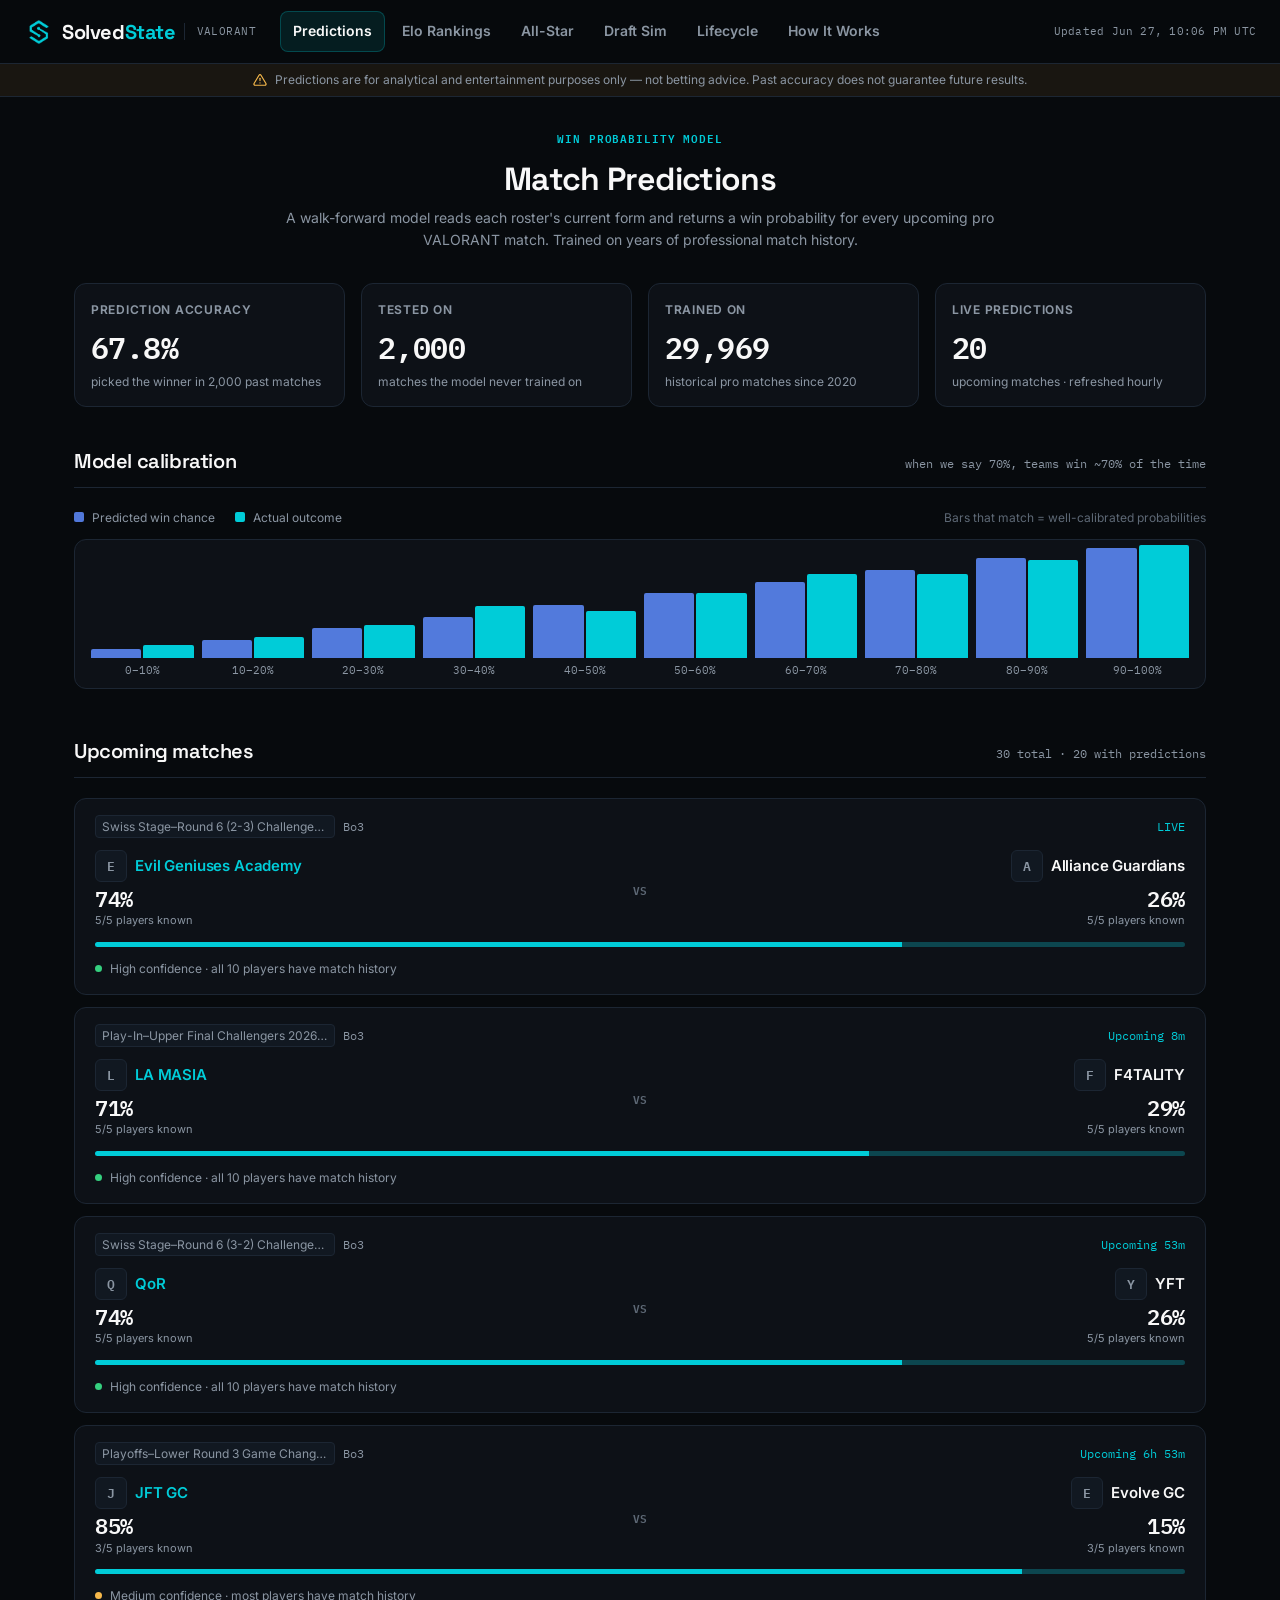
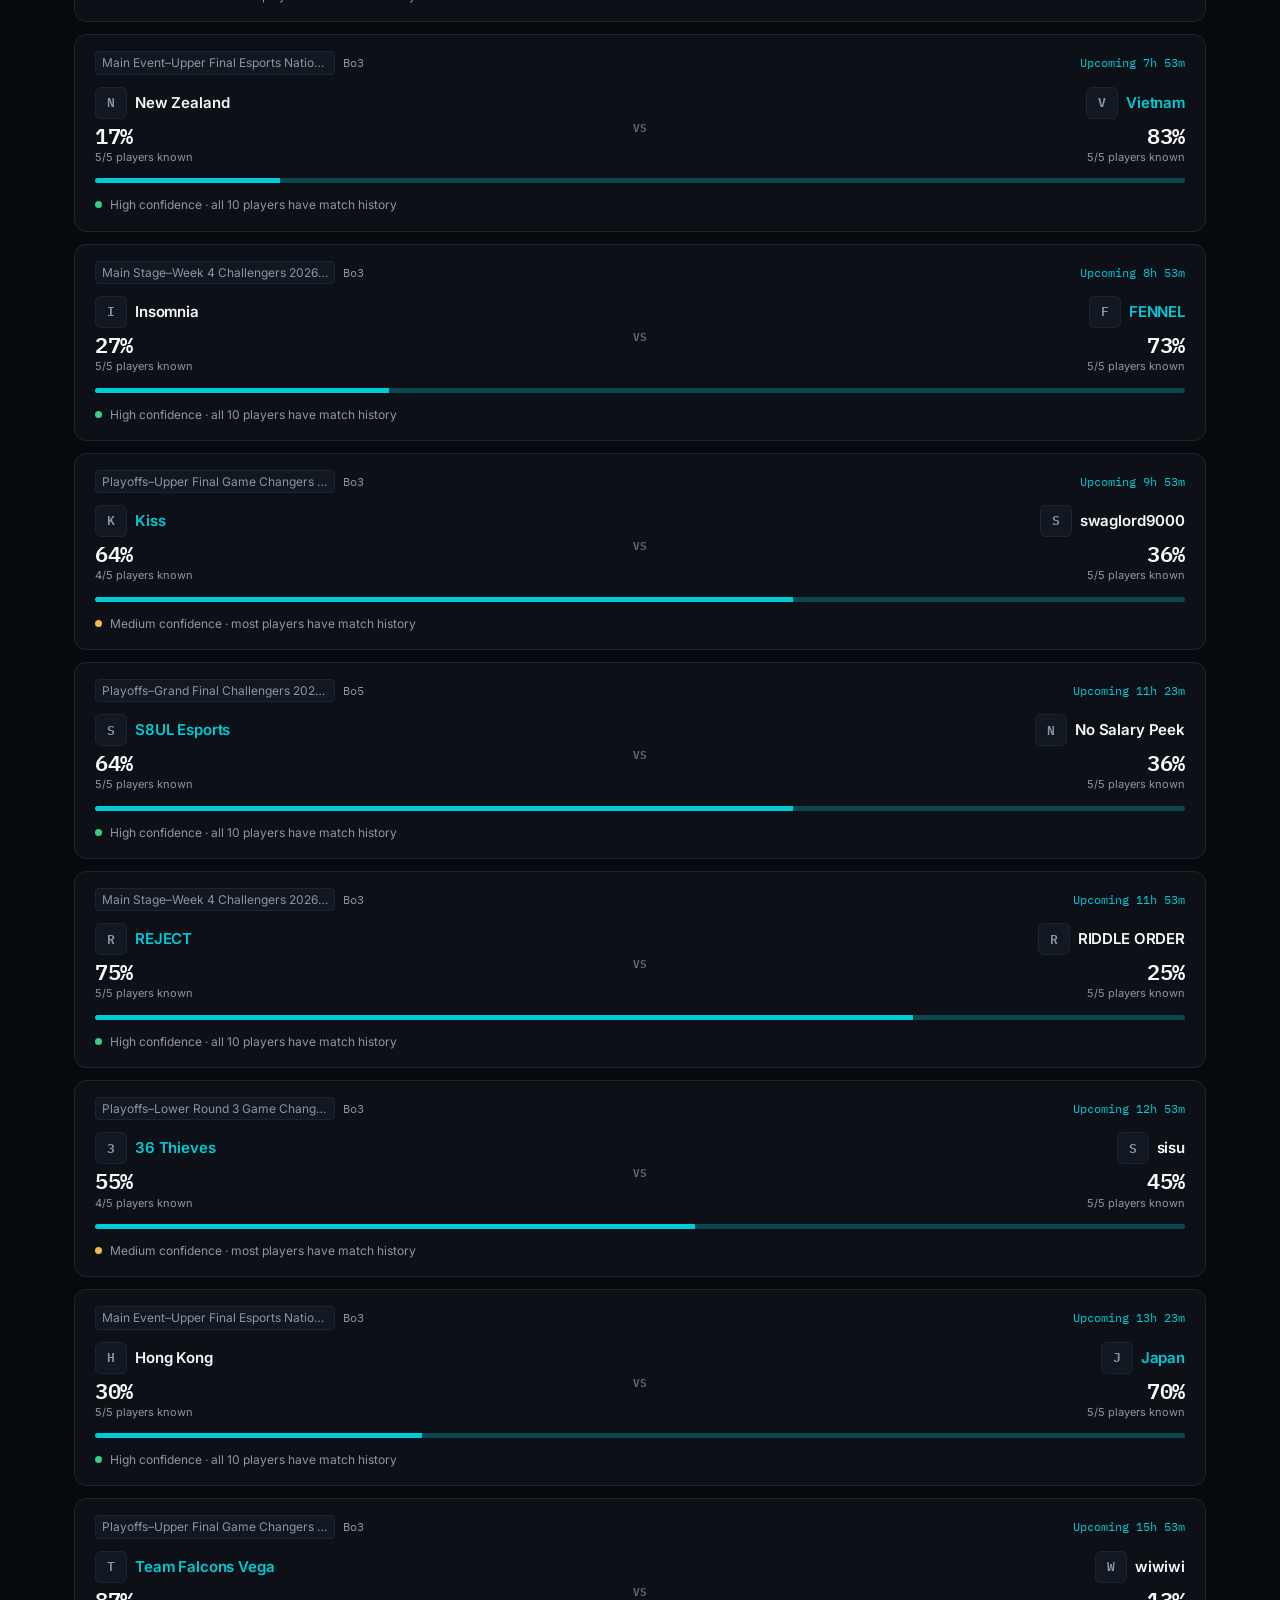
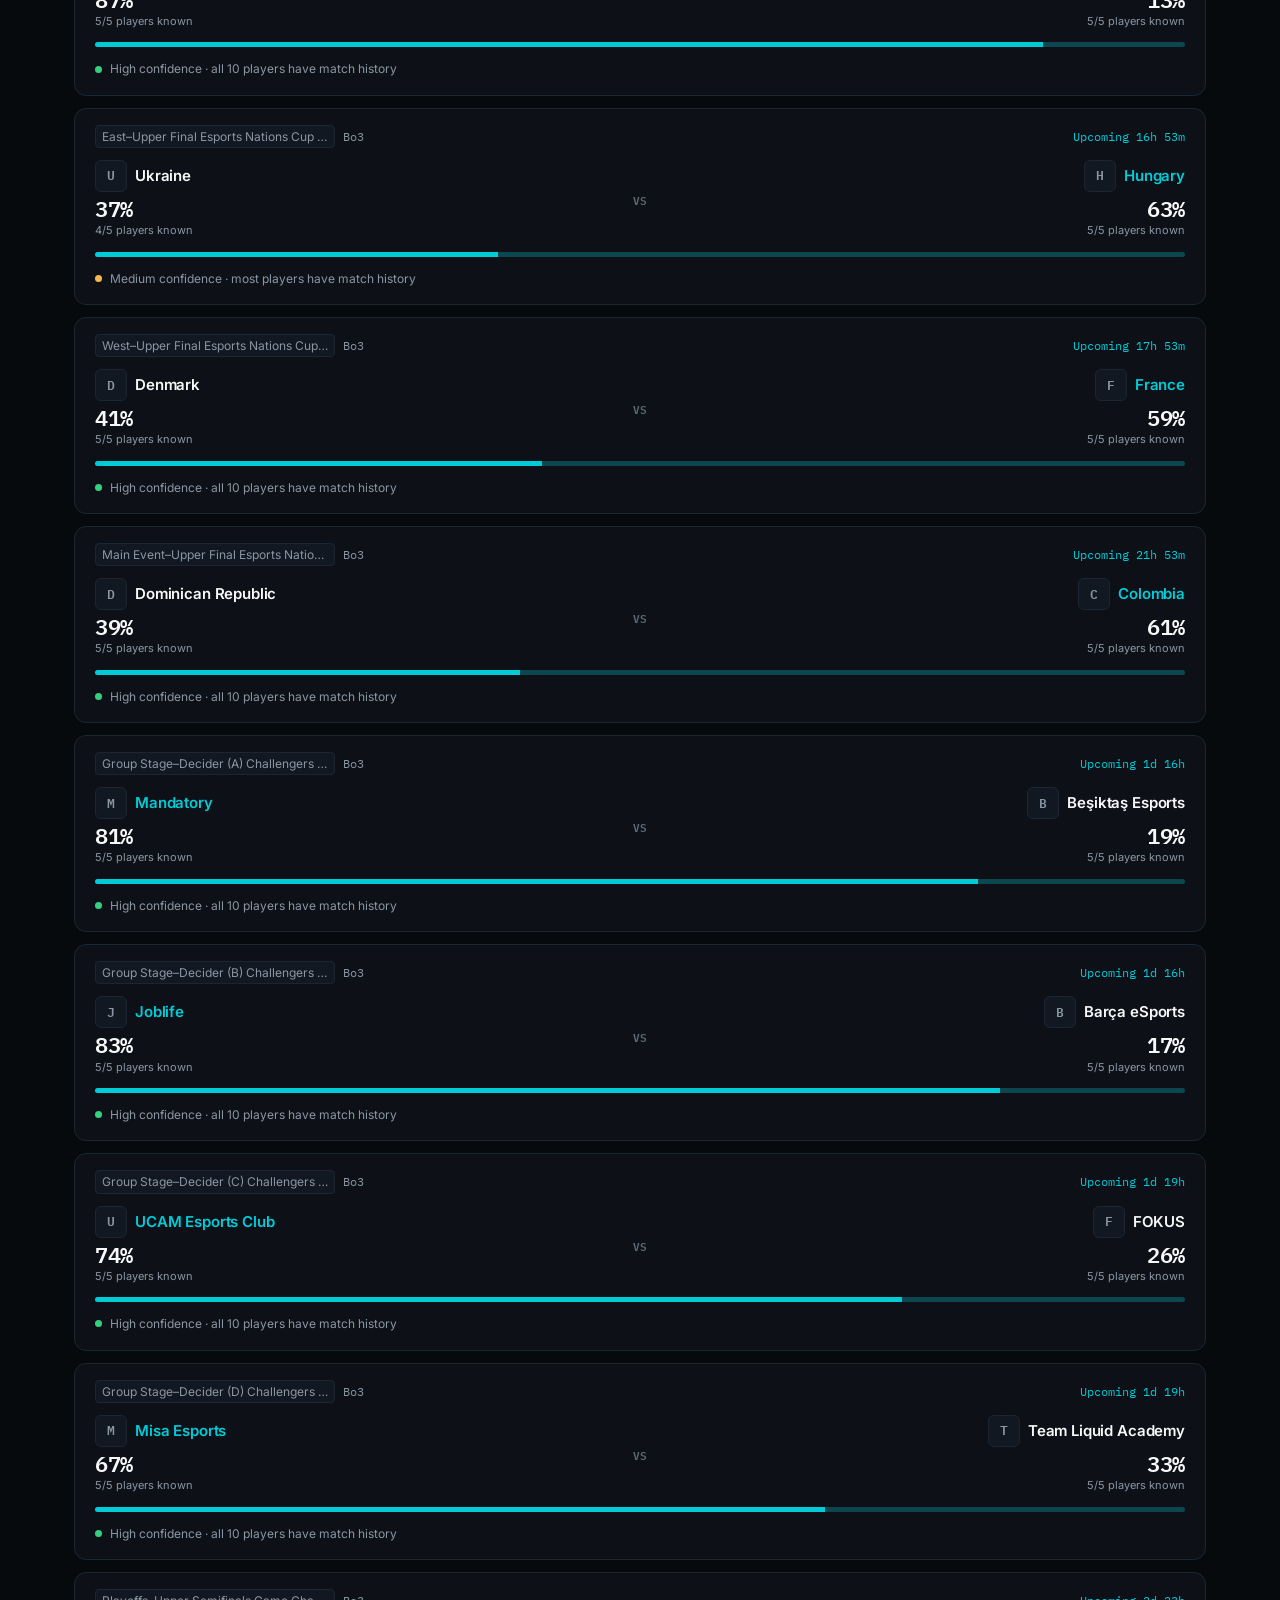
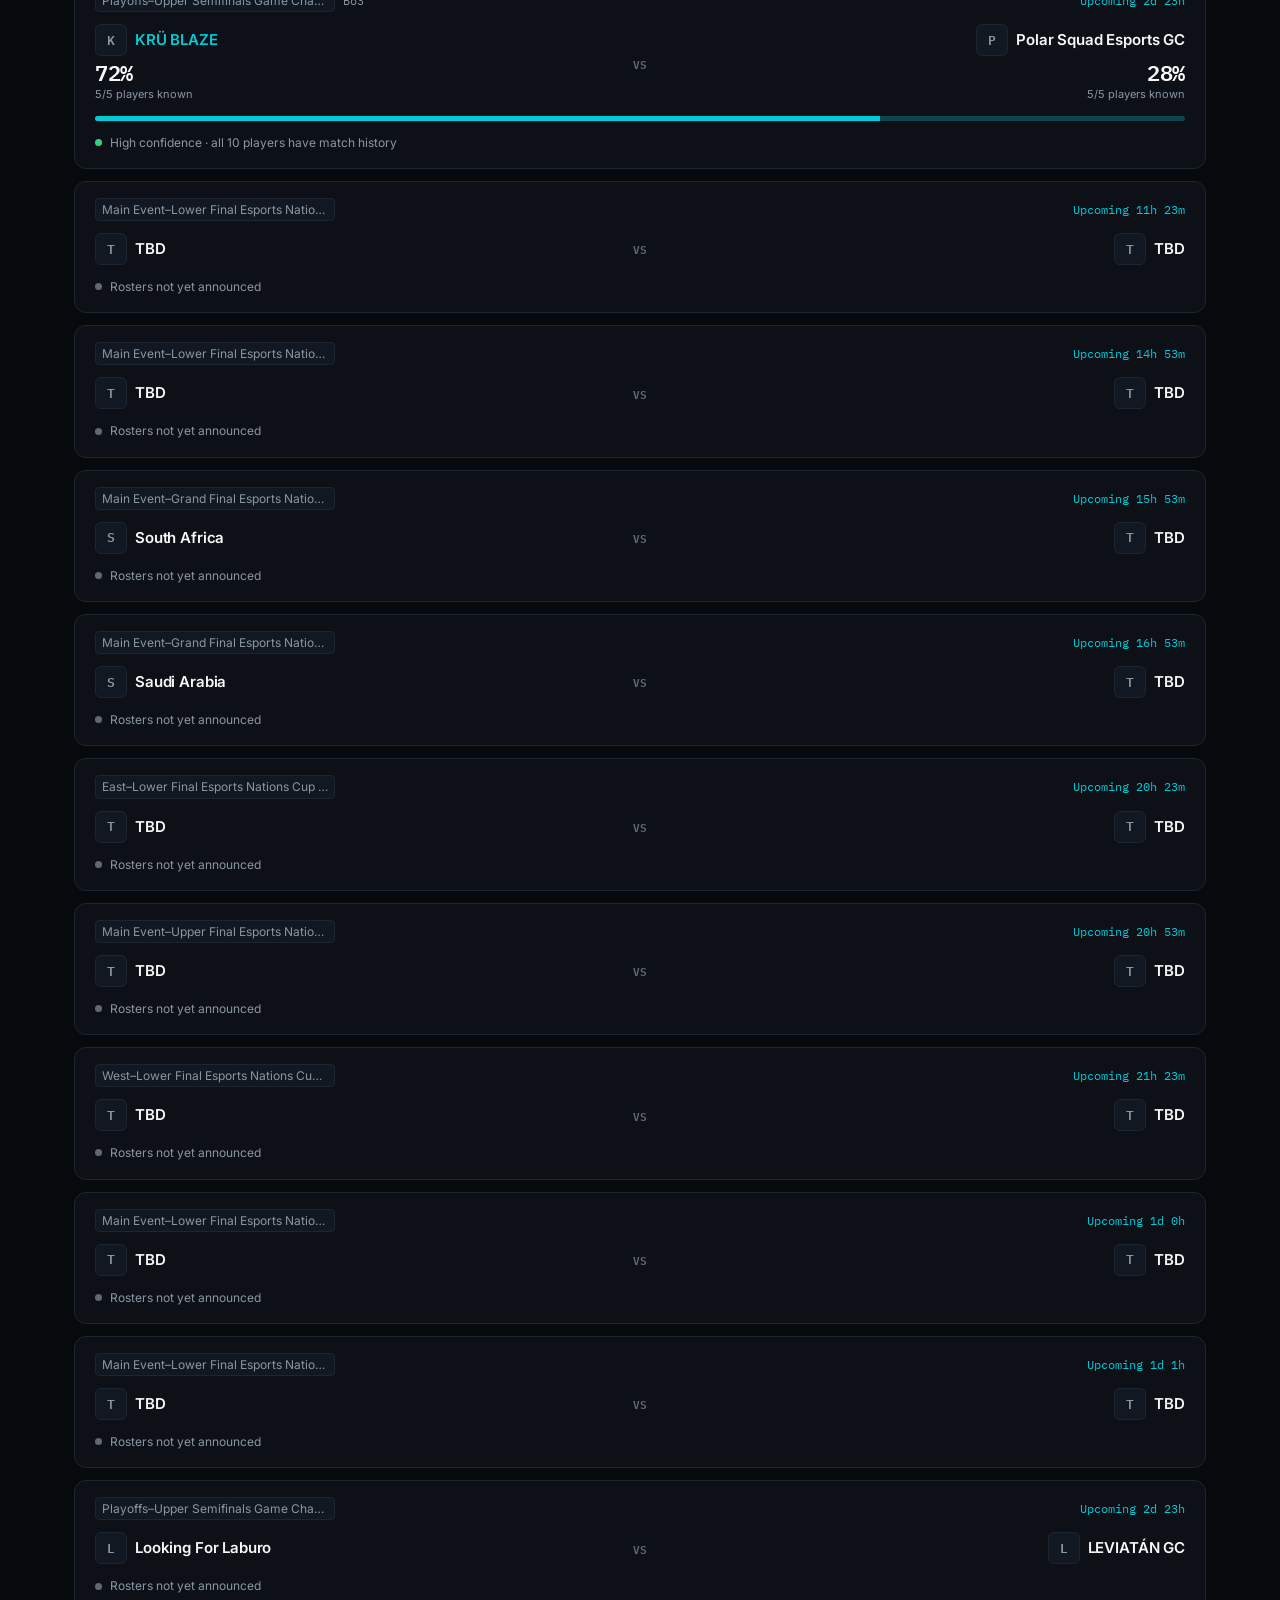
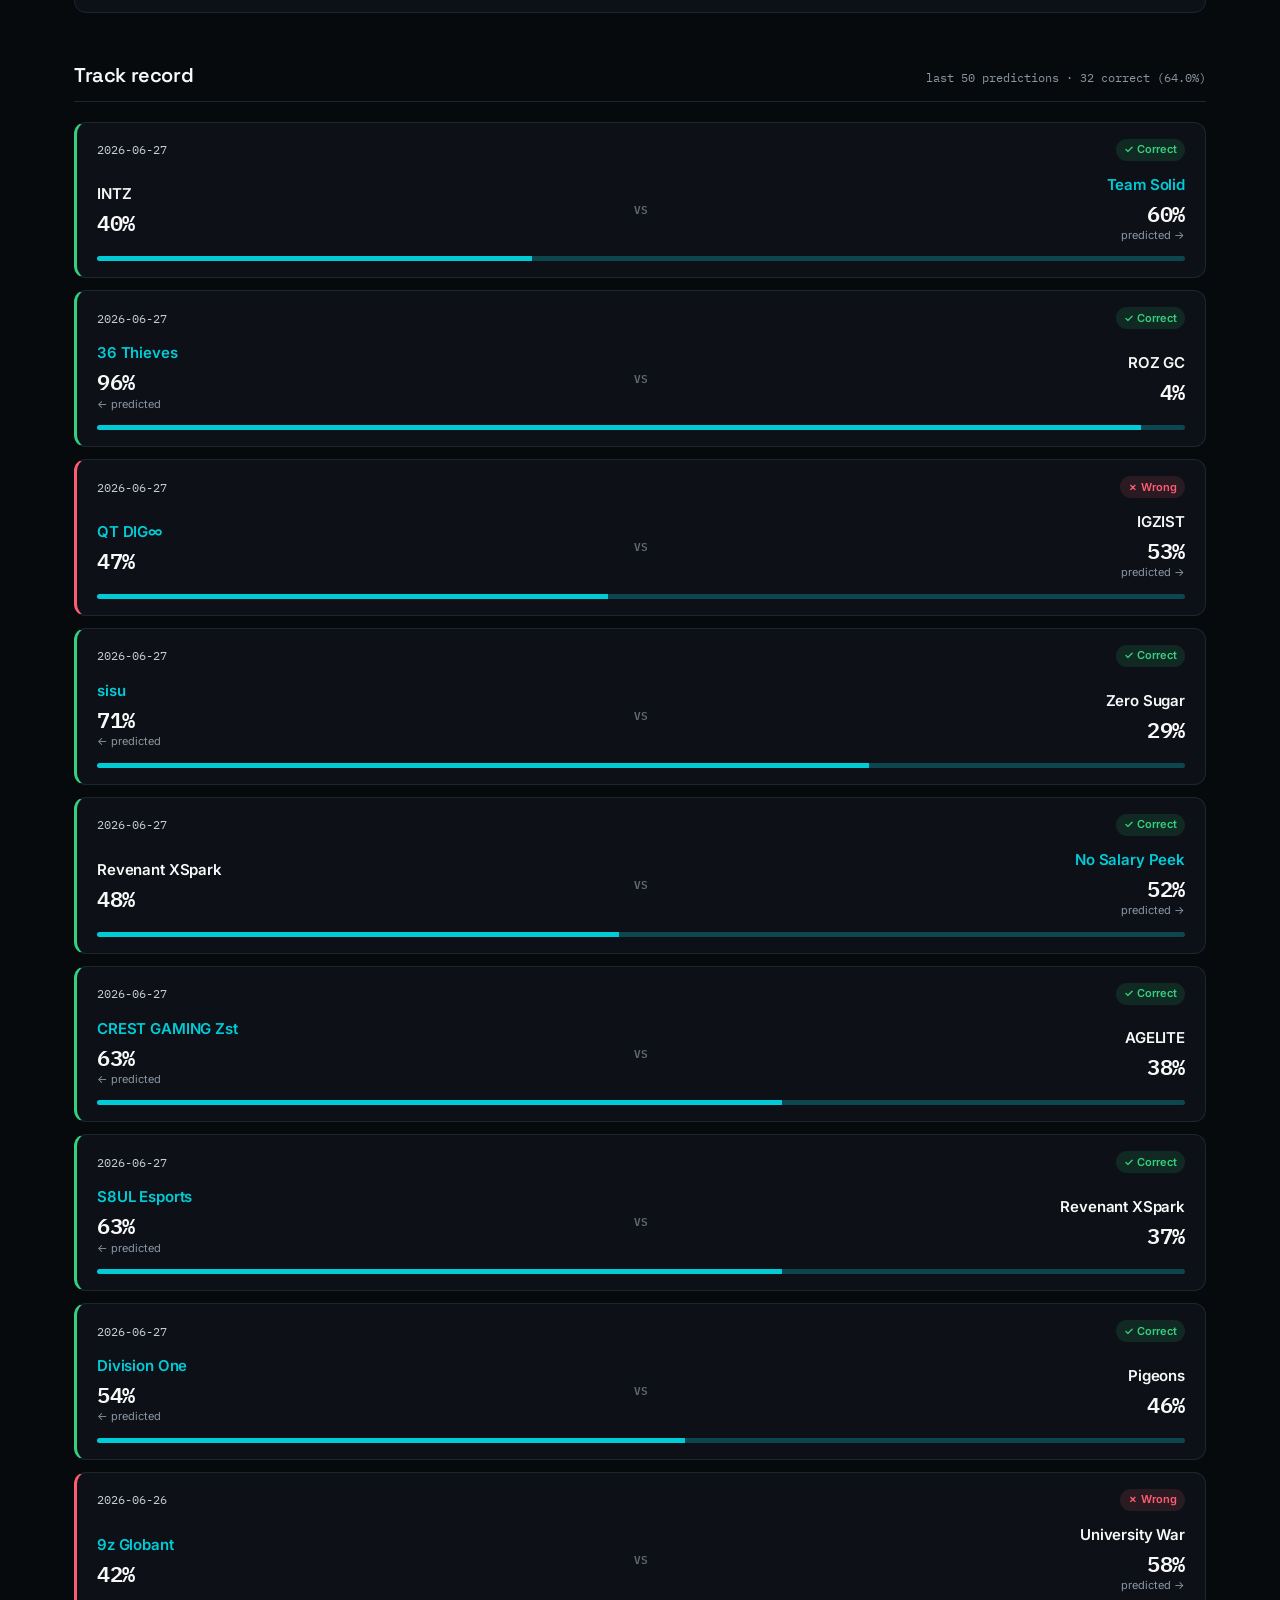
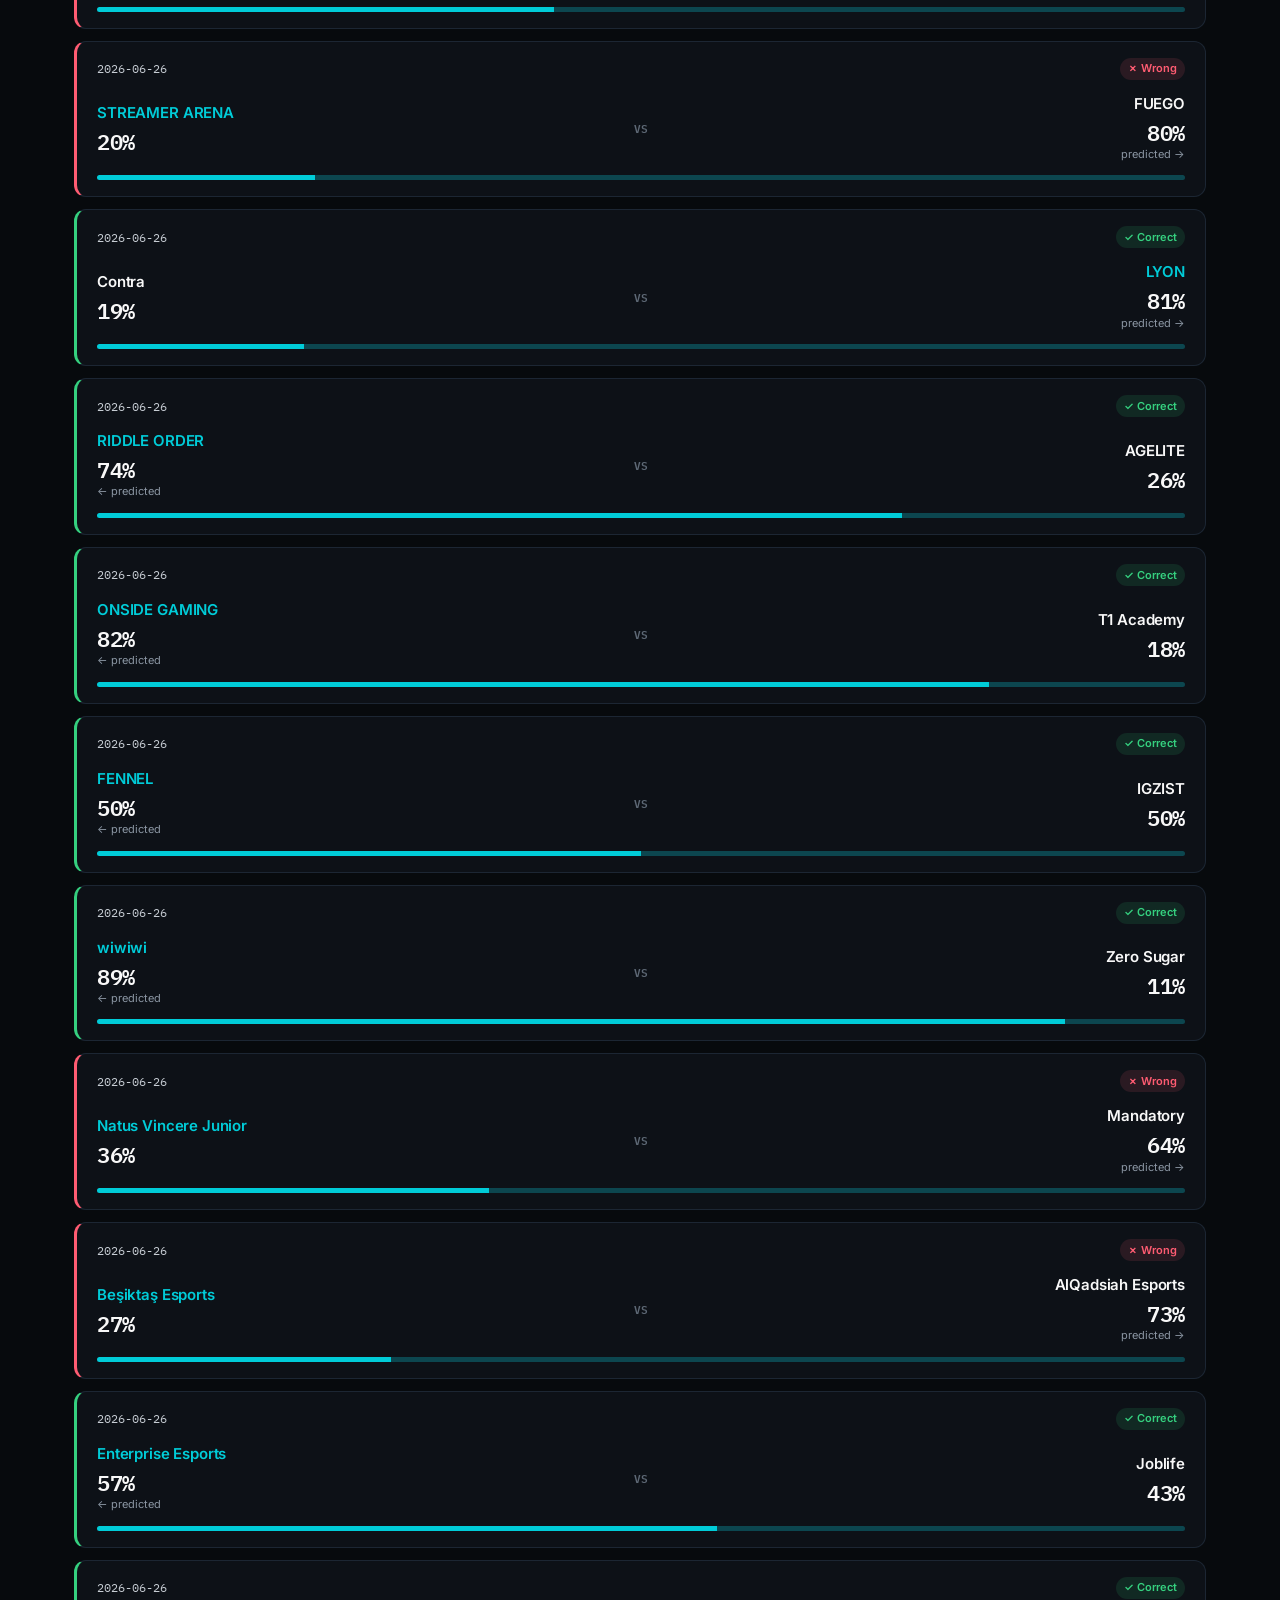
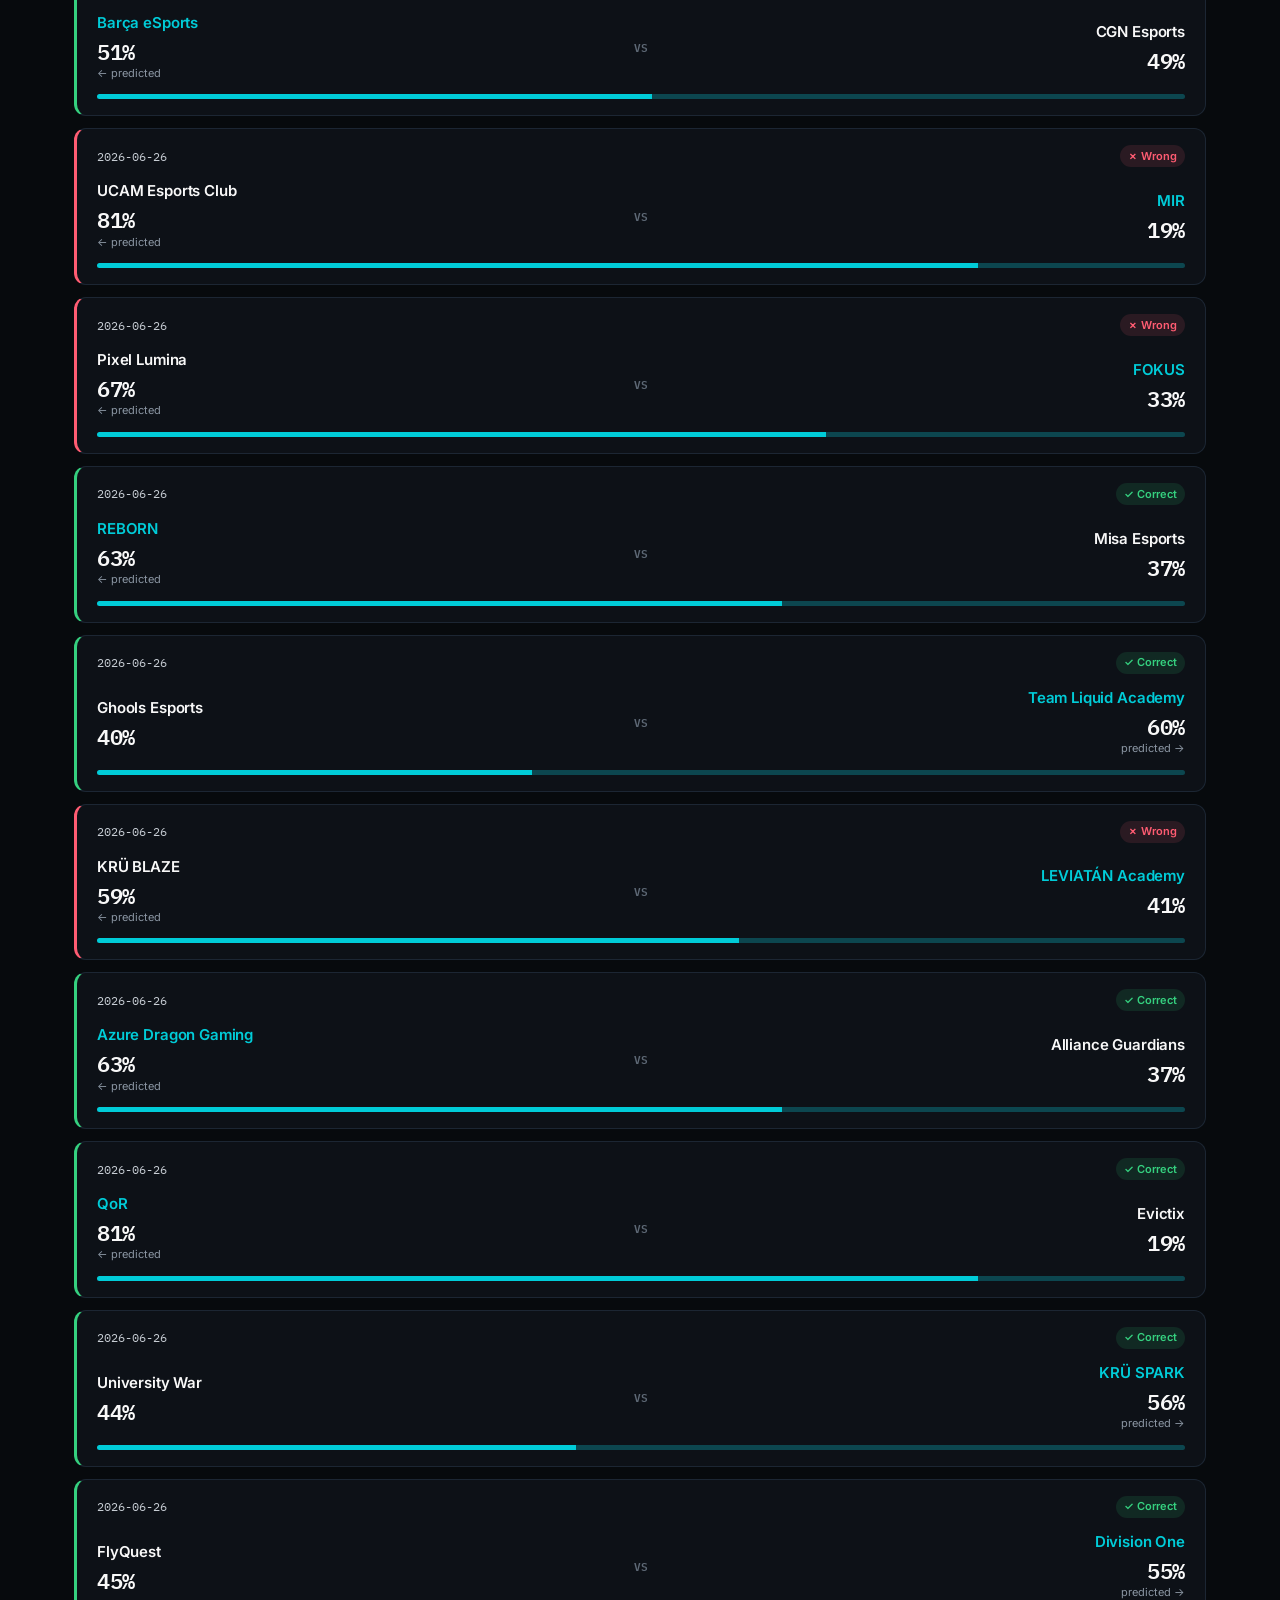
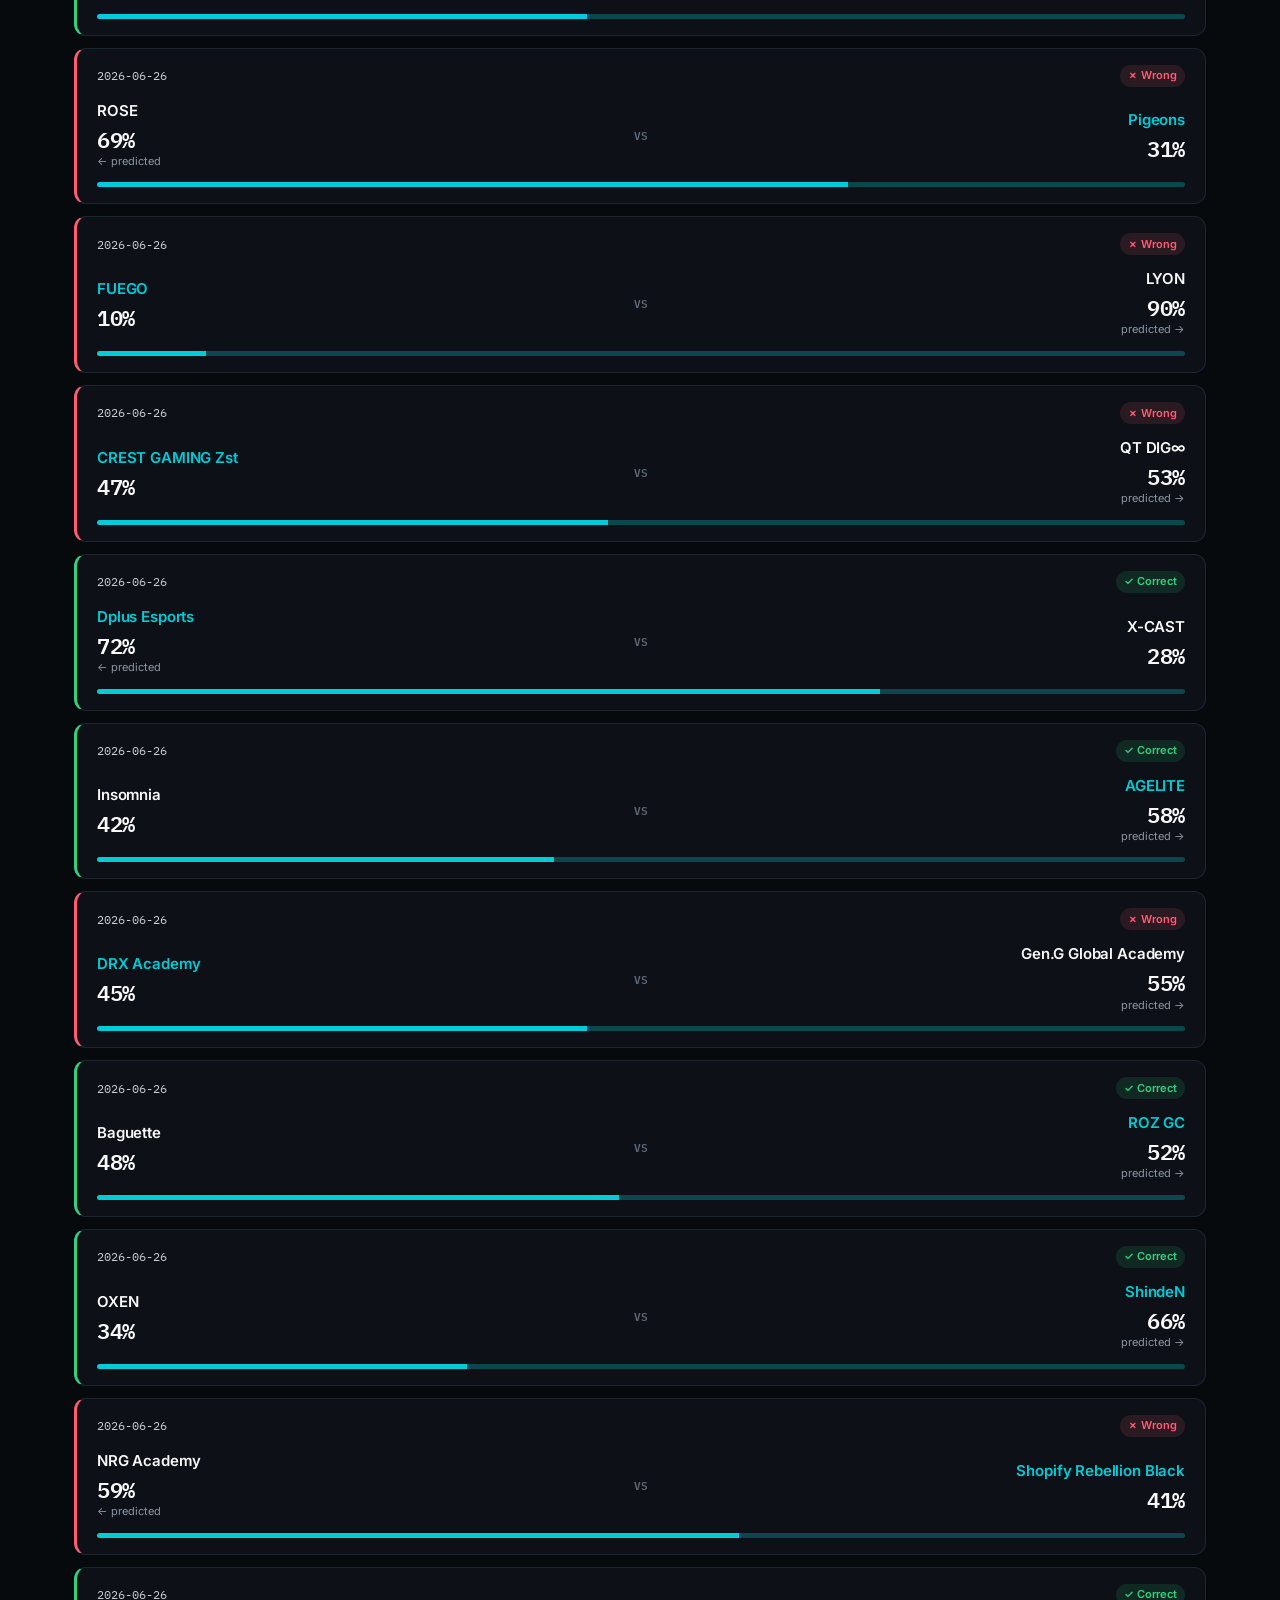
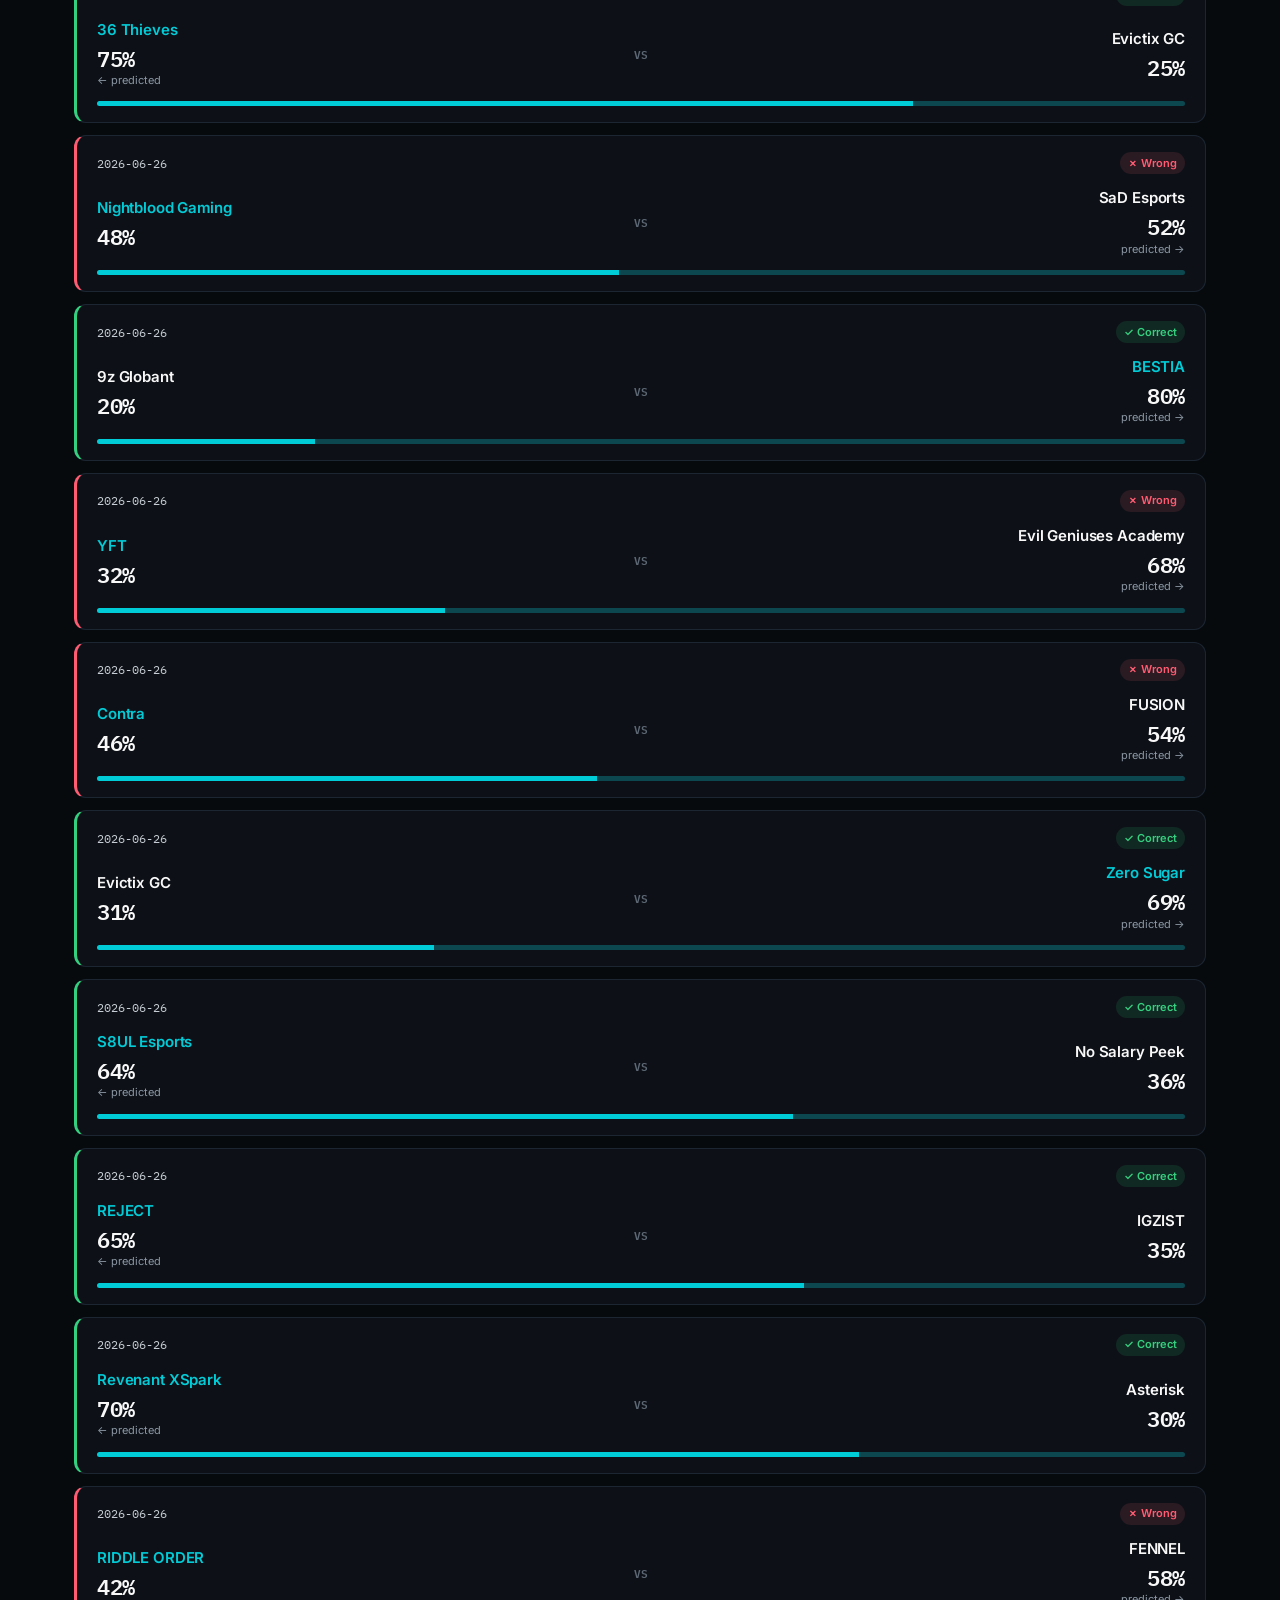
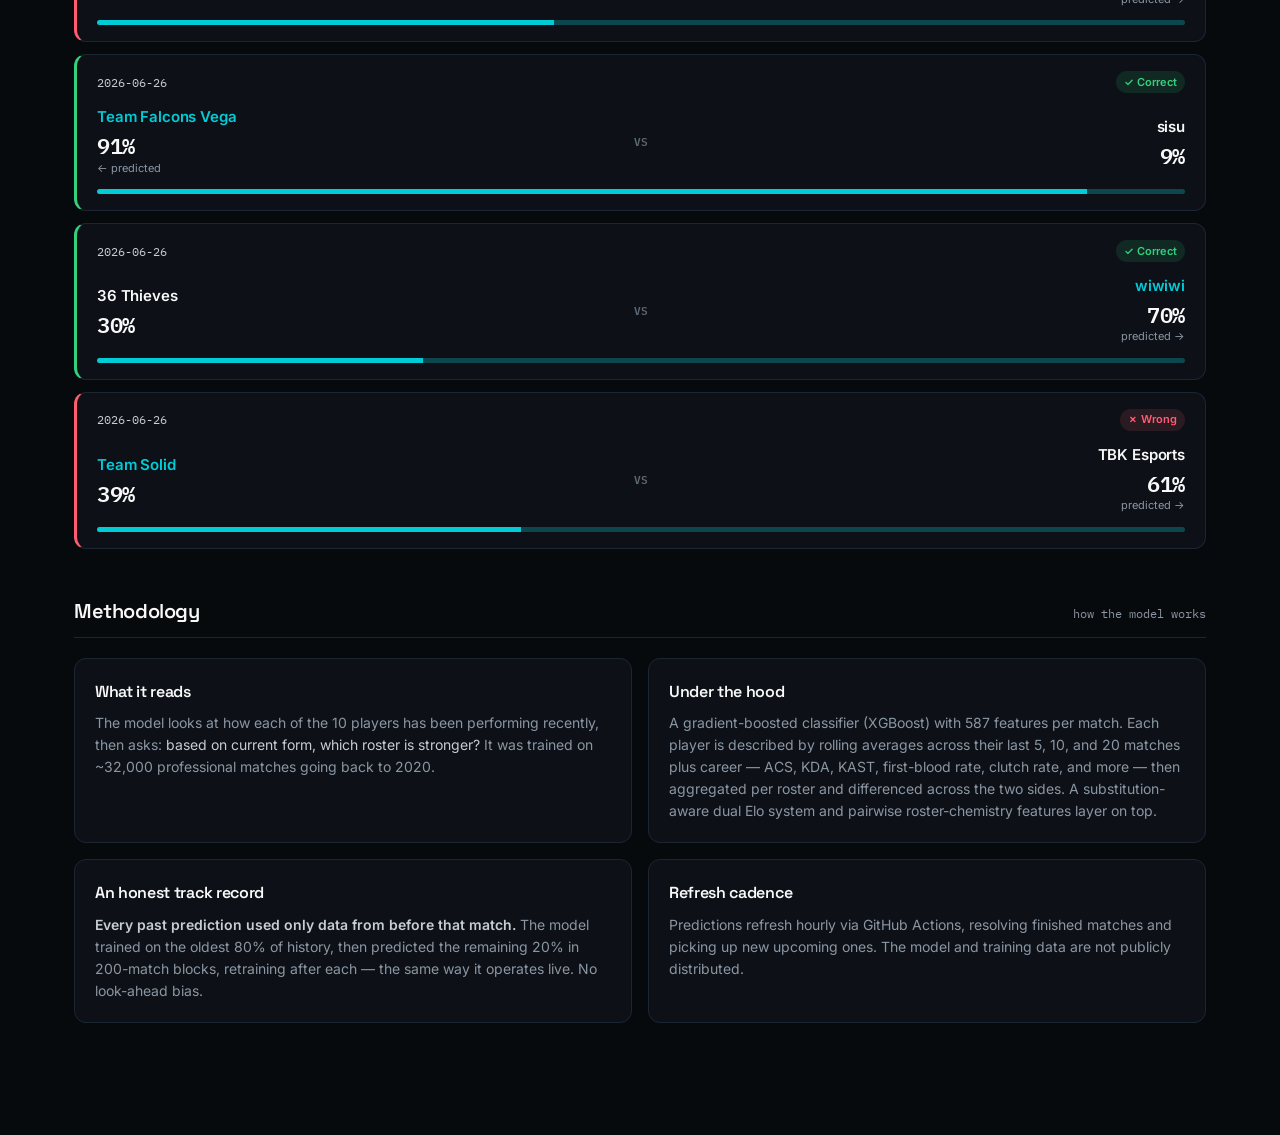
==== commit b6a2aaea: "feat: add Draft Simulator page Interactive map-veto what-if tool: step through a Bo1/3/5 veto one de" ====
--- a/index.html
+++ b/index.html
@@ -96,6 +96,7 @@
     <a href="index.html" class="active">Predictions</a>
     <a href="leaderboard.html">Elo Rankings</a>
     <a href="allstar.html">All-Star</a>
+    <a href="draft-simulator.html">Draft Sim</a>
     <a href="lifecycle.html">Lifecycle</a>
     <a href="architecture.html">How It Works</a>
   </nav>
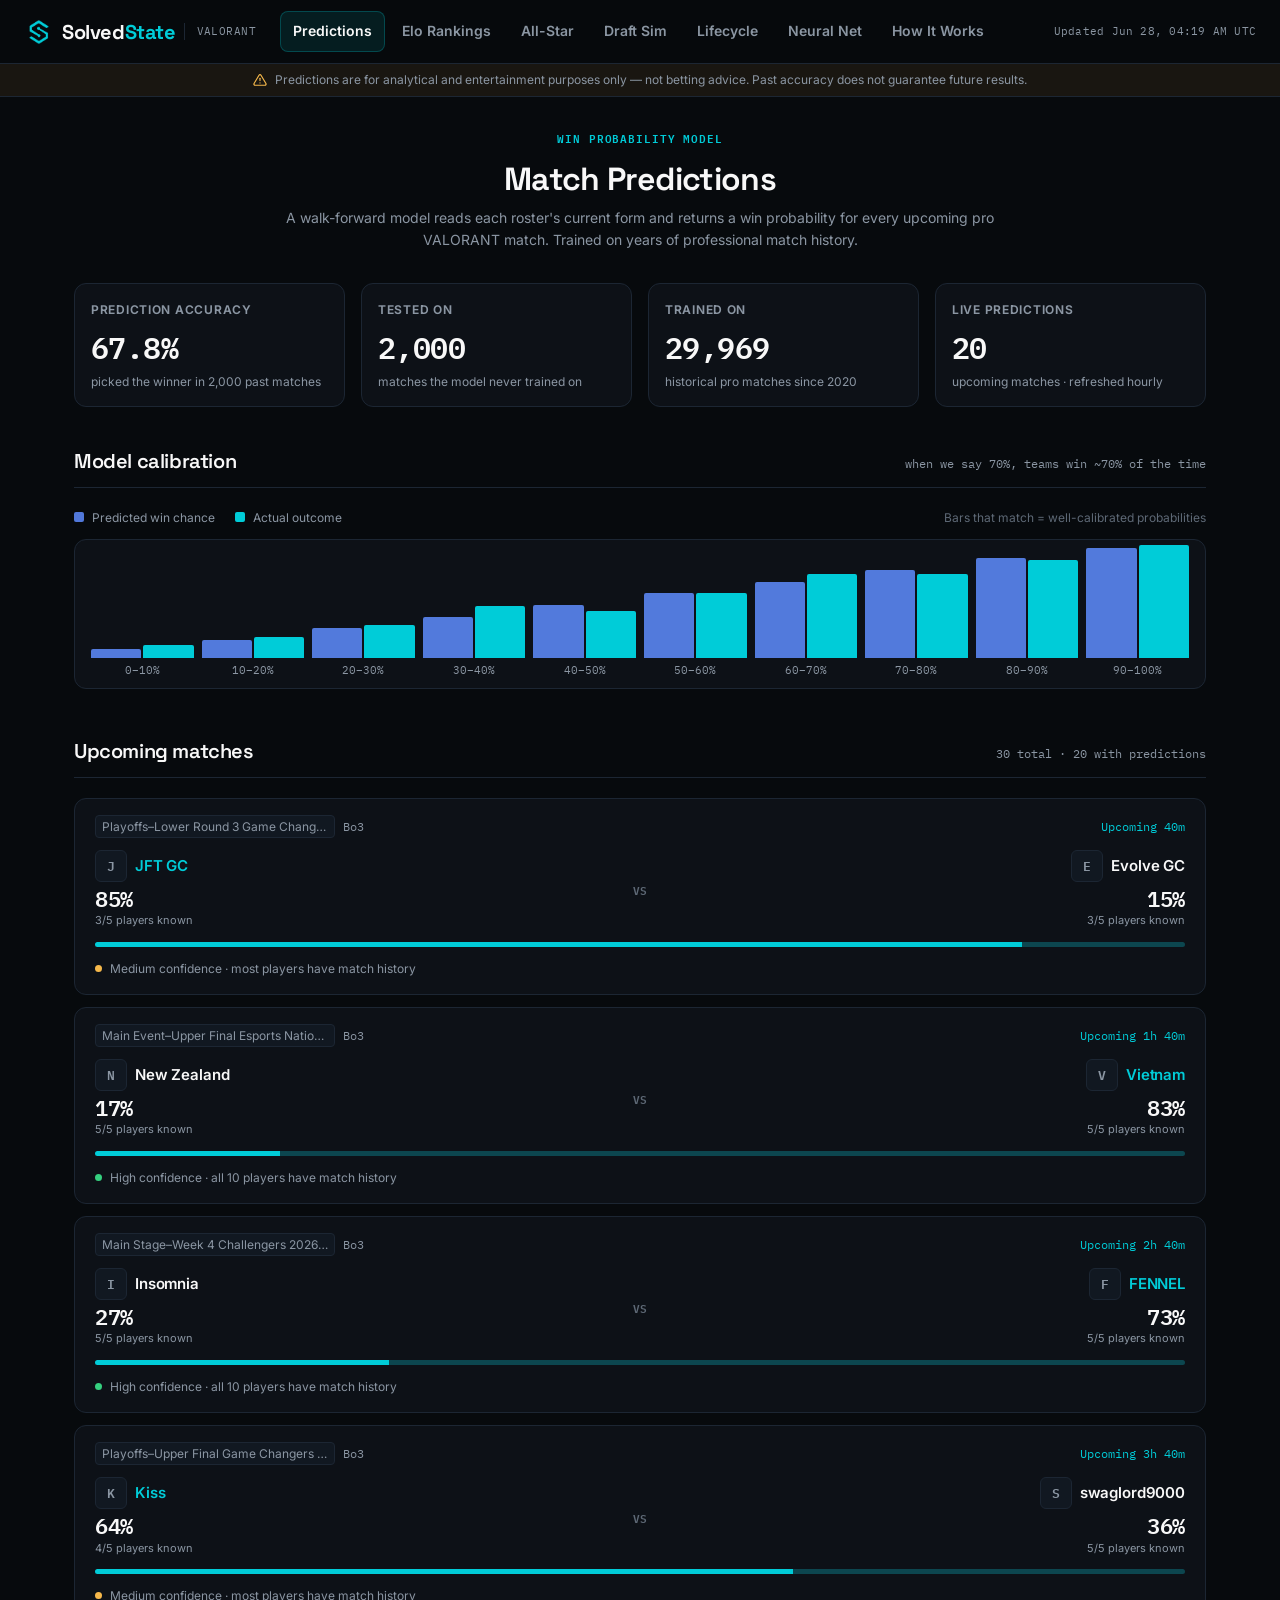
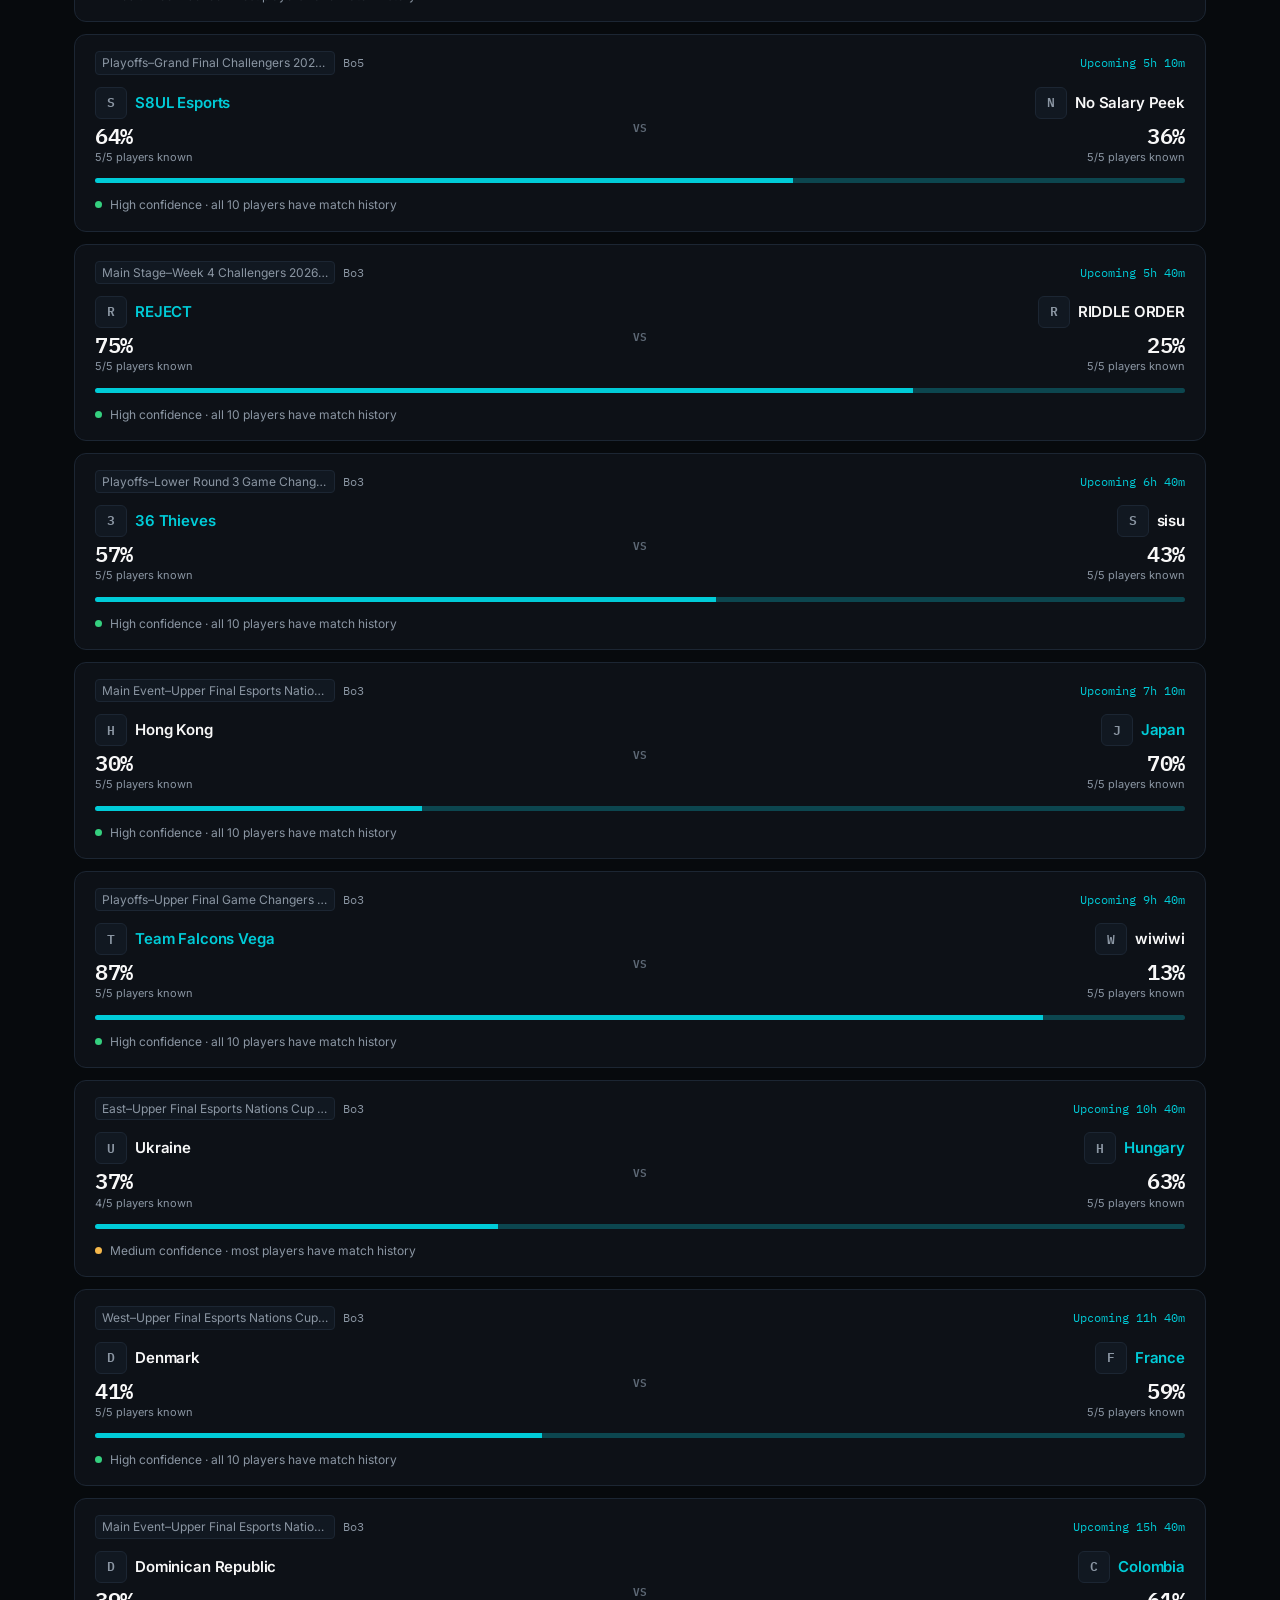
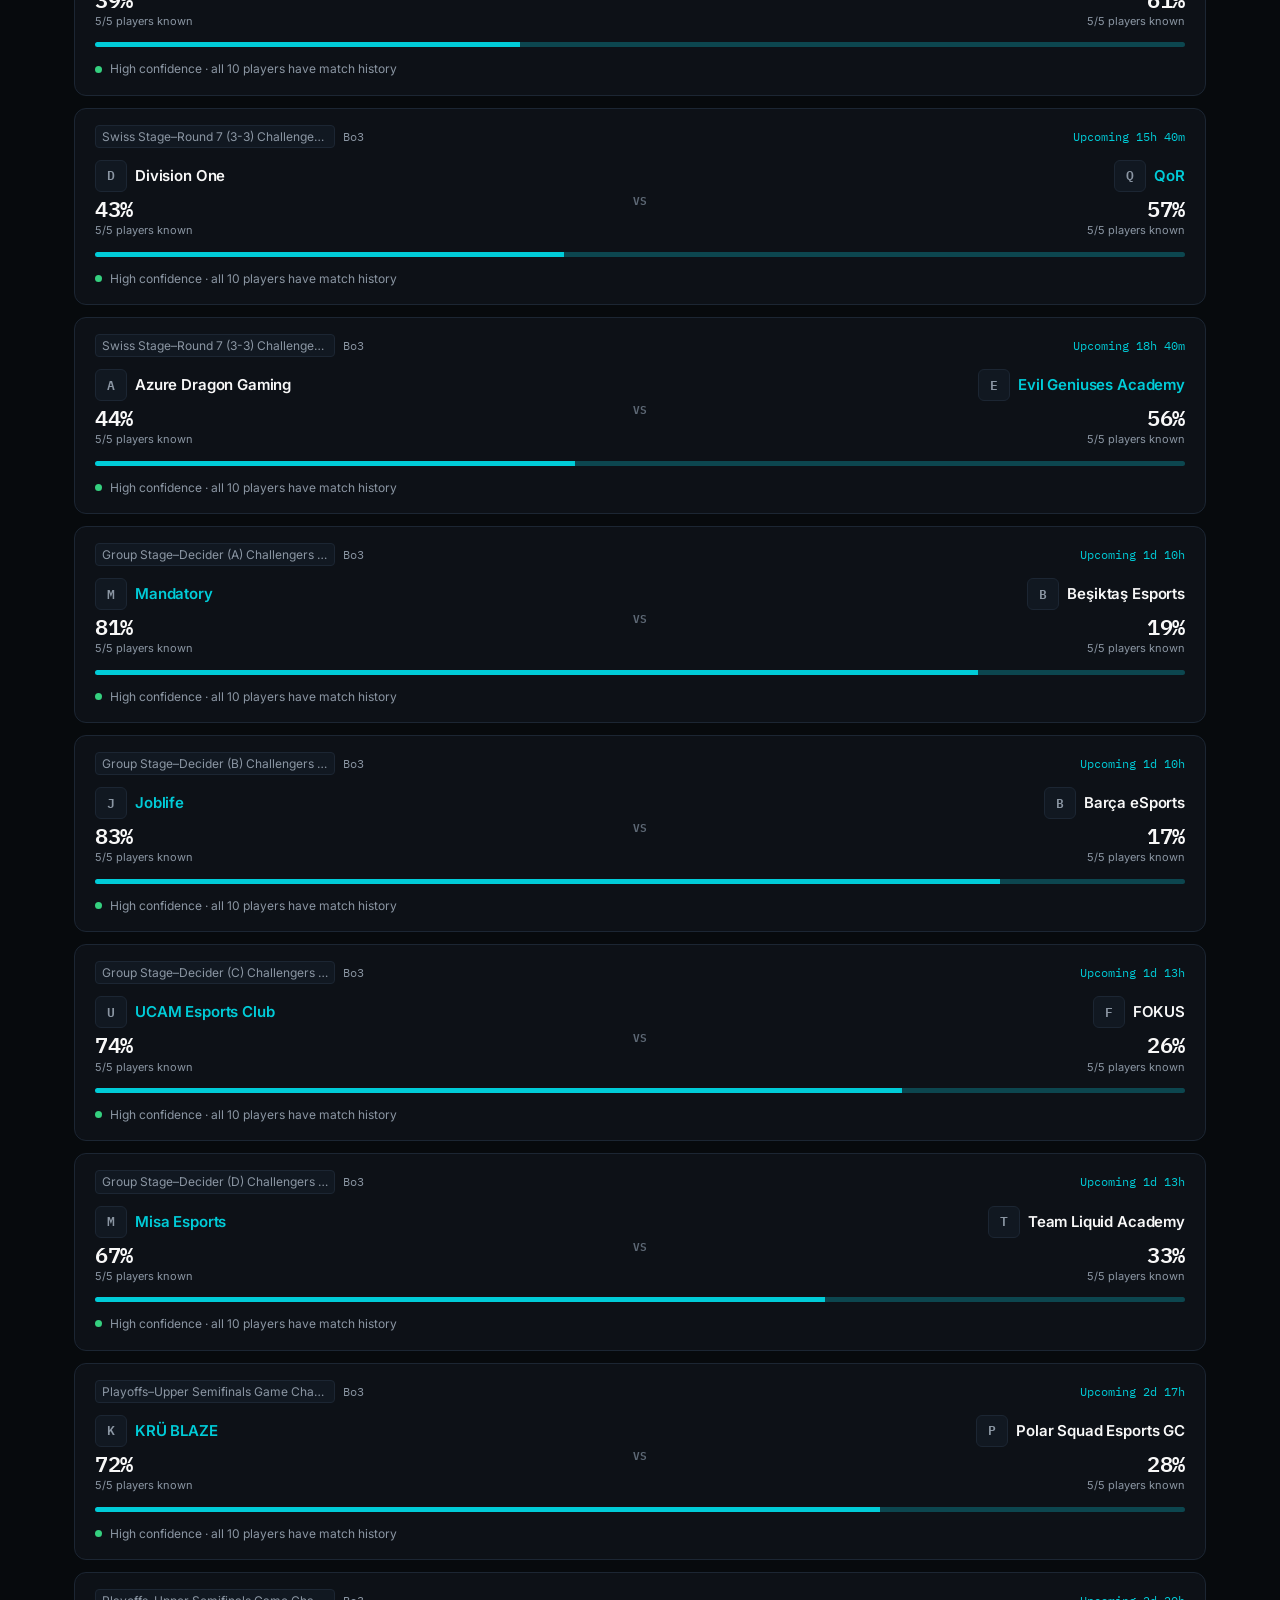
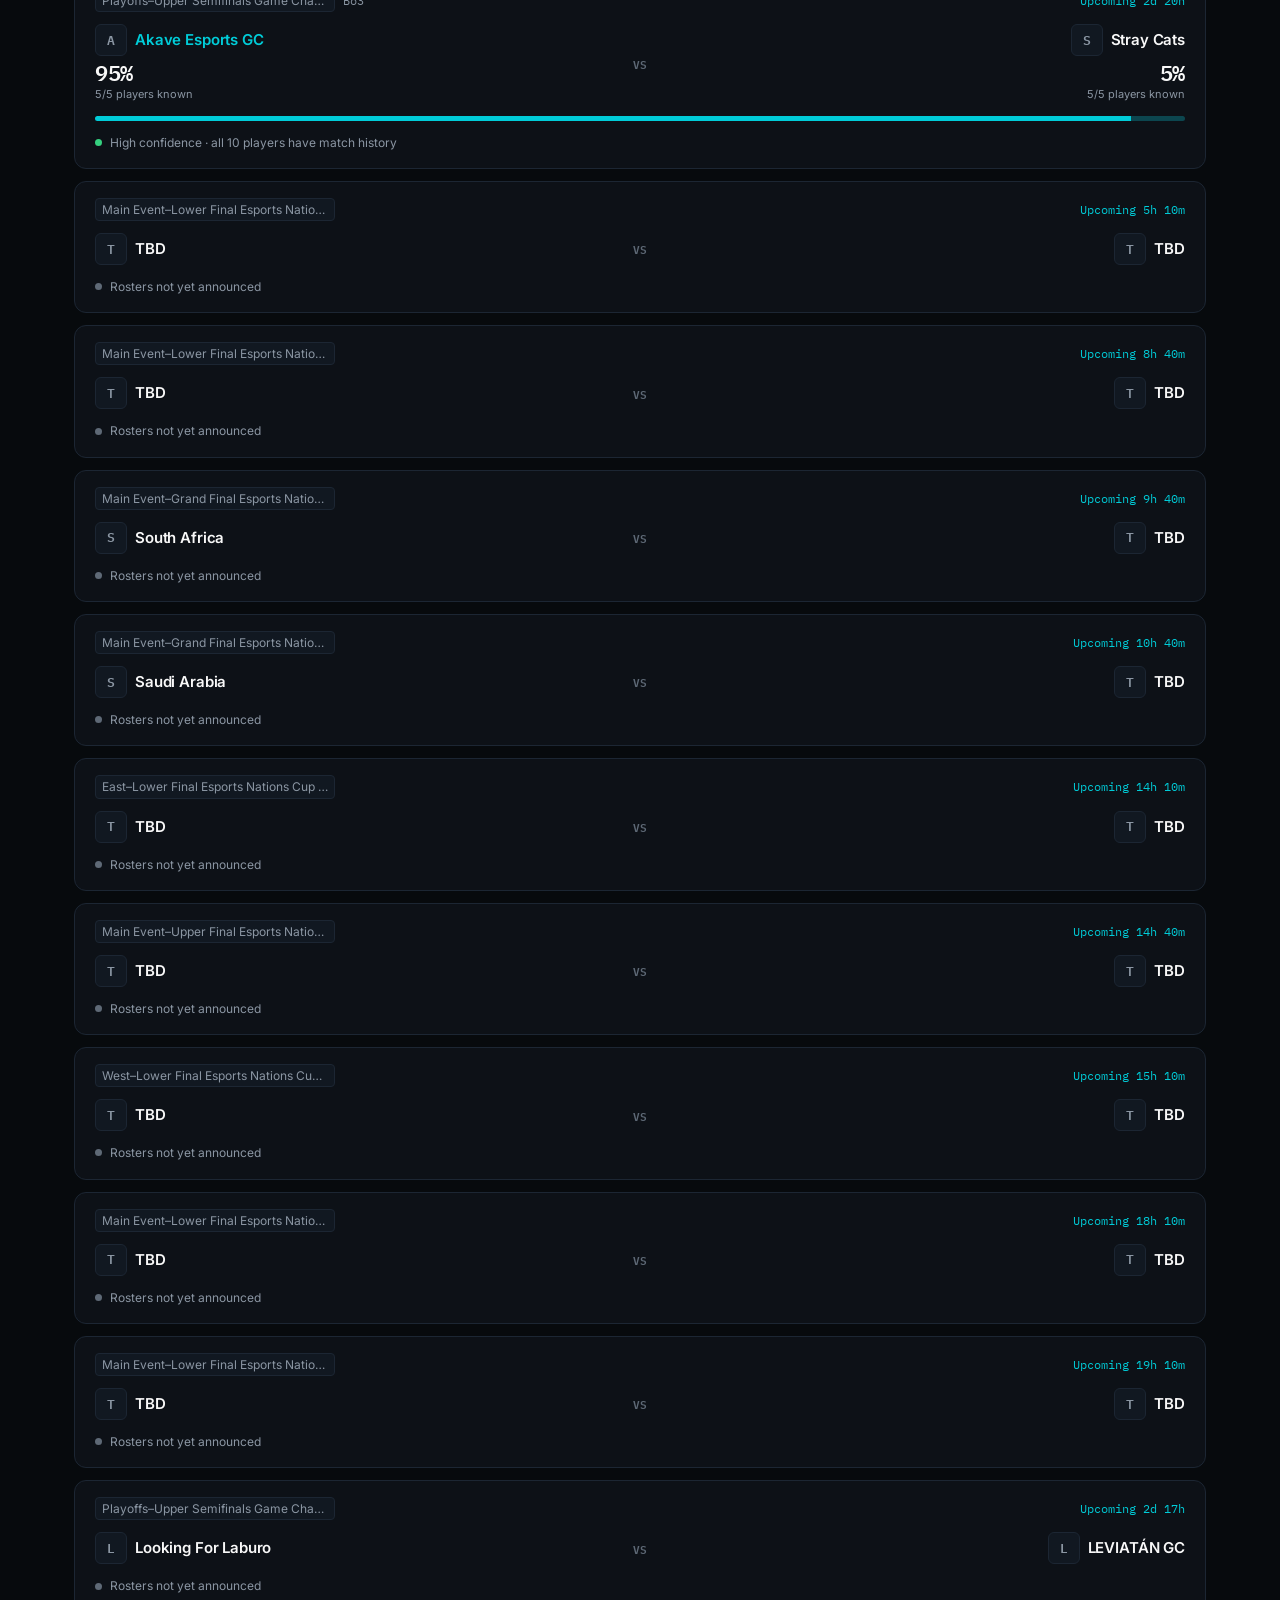
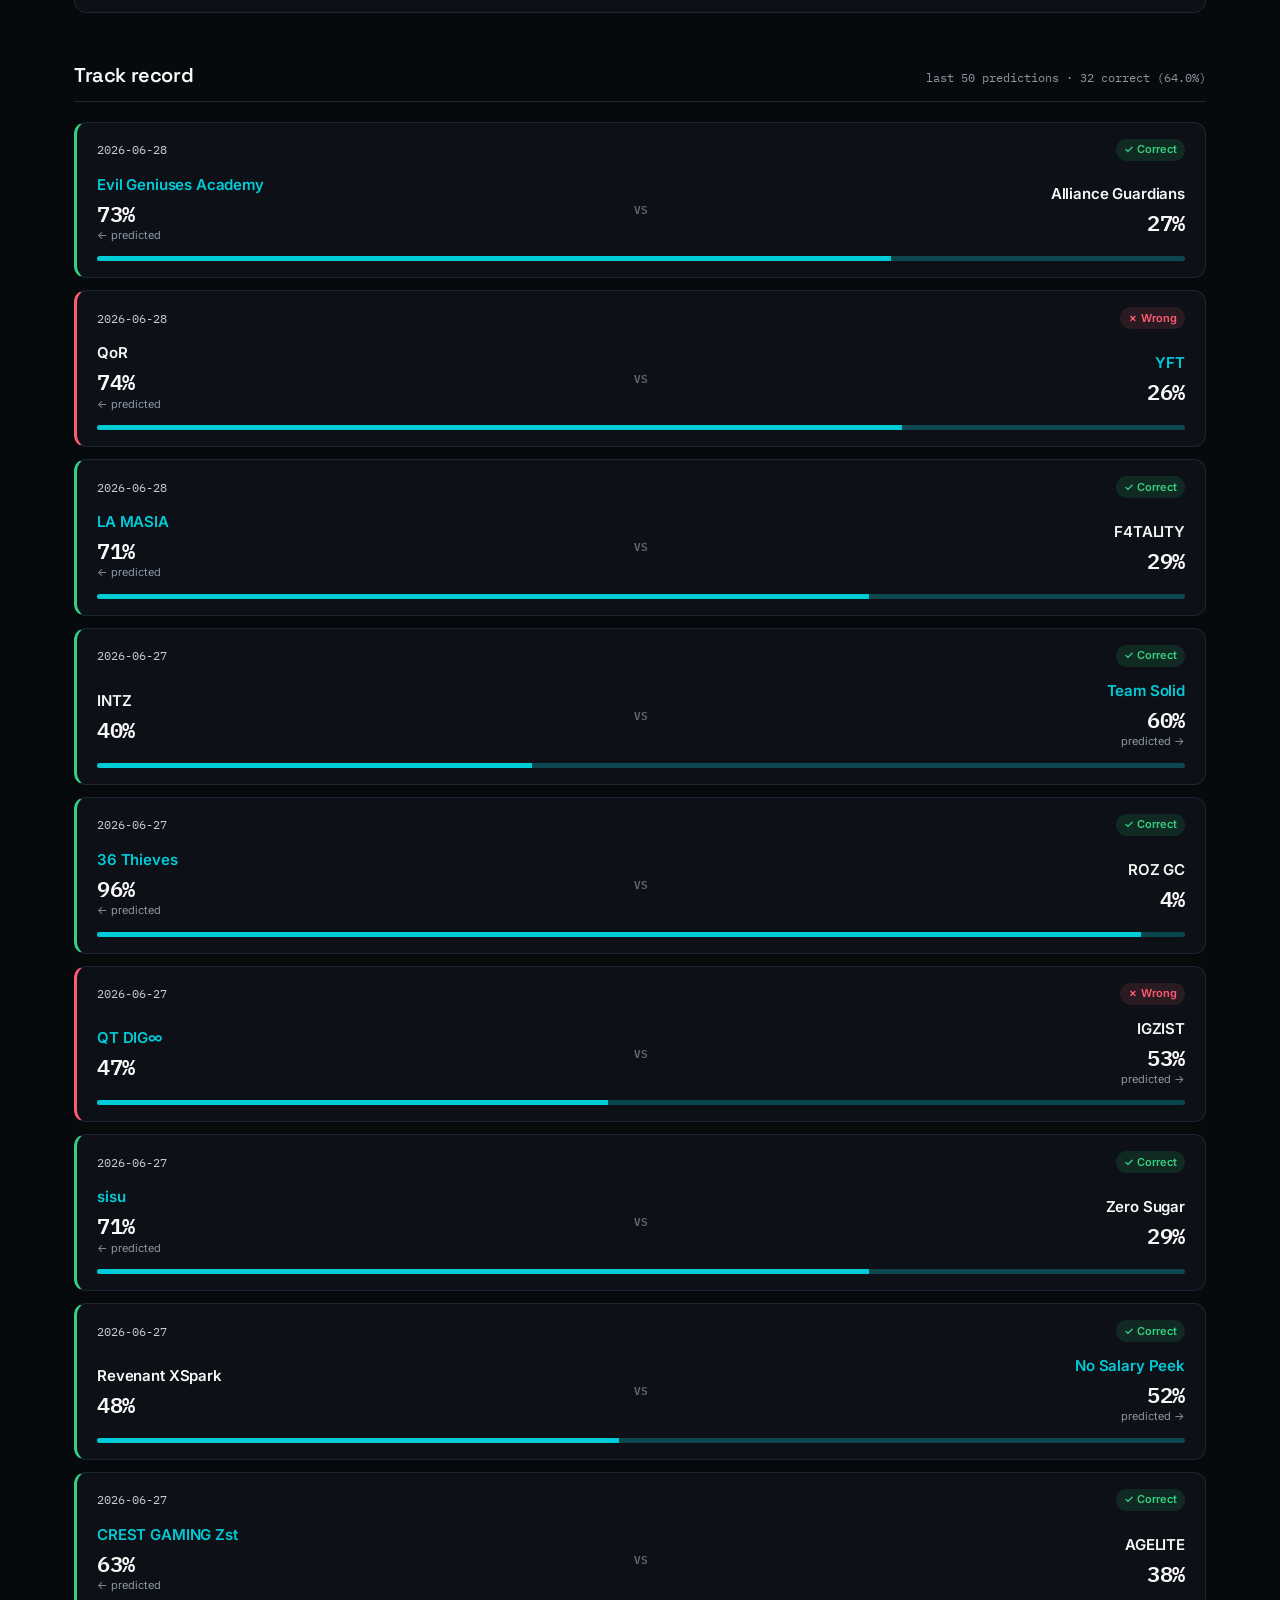
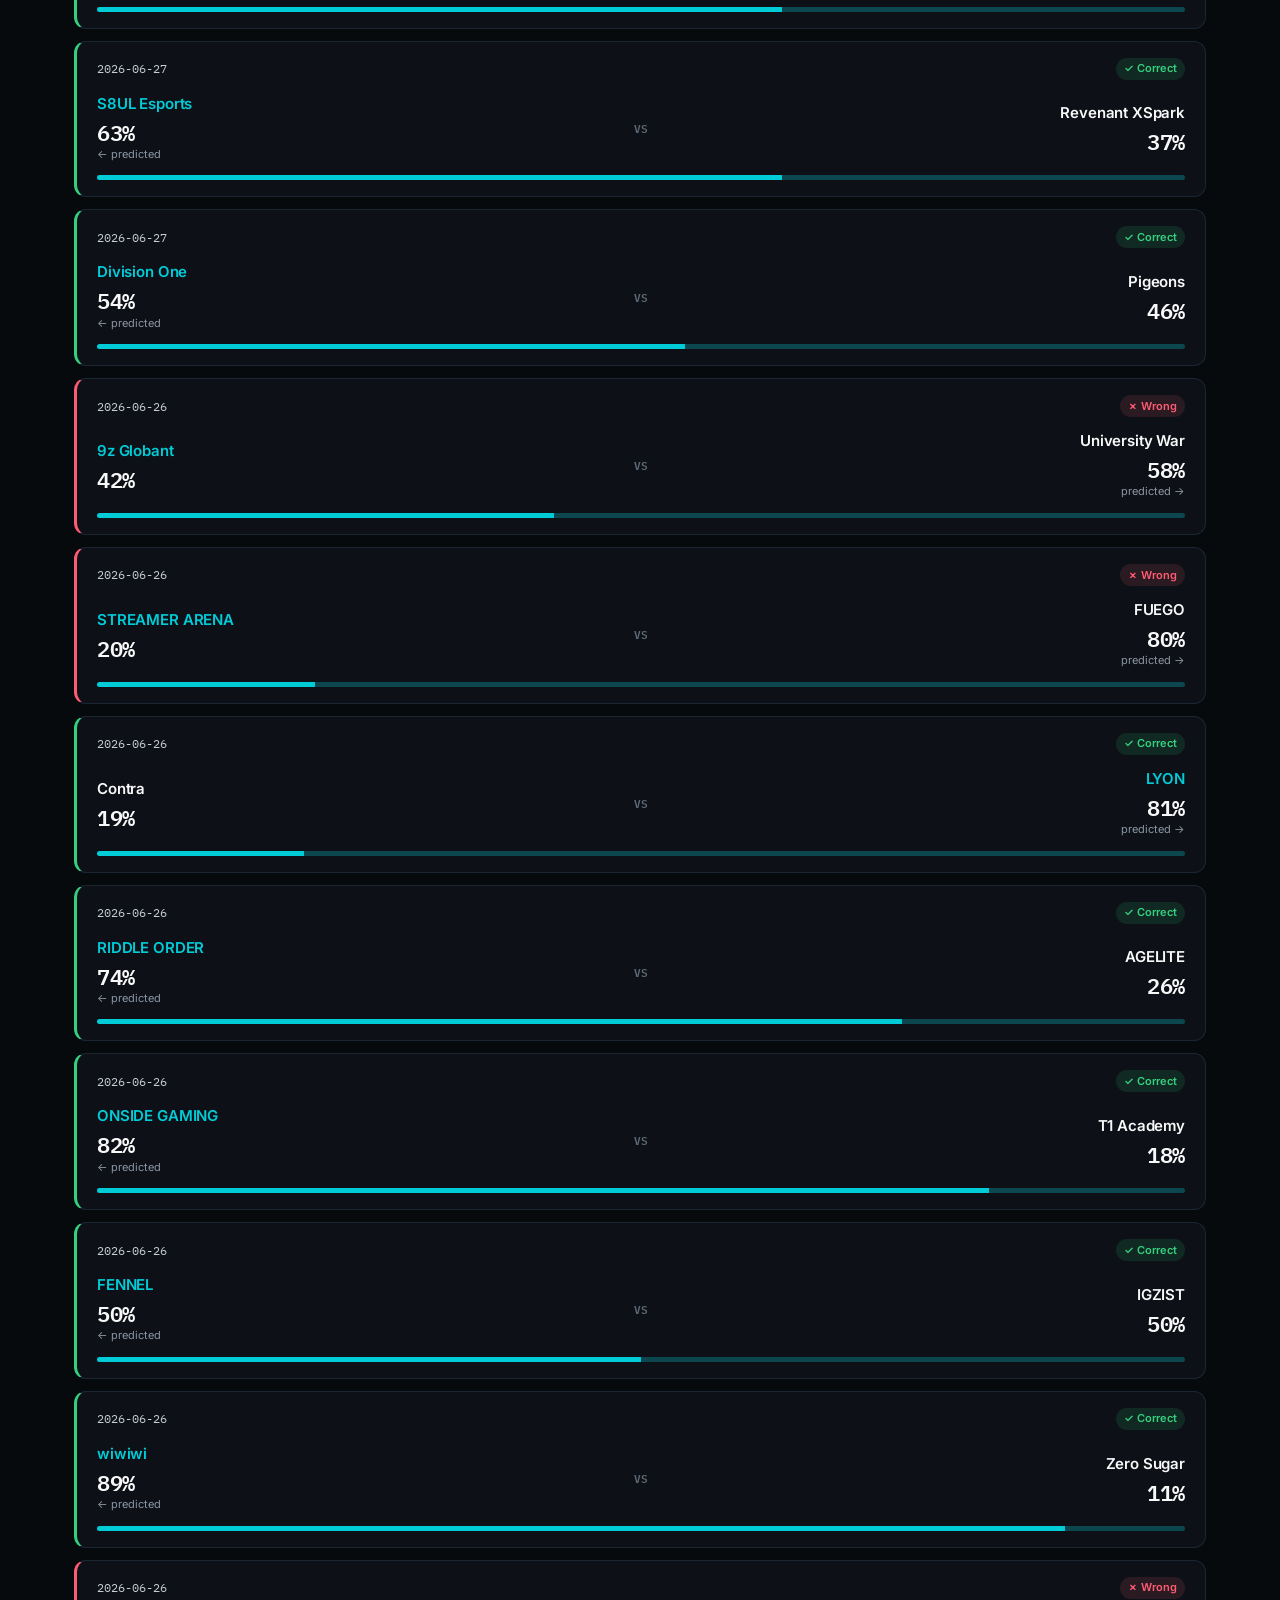
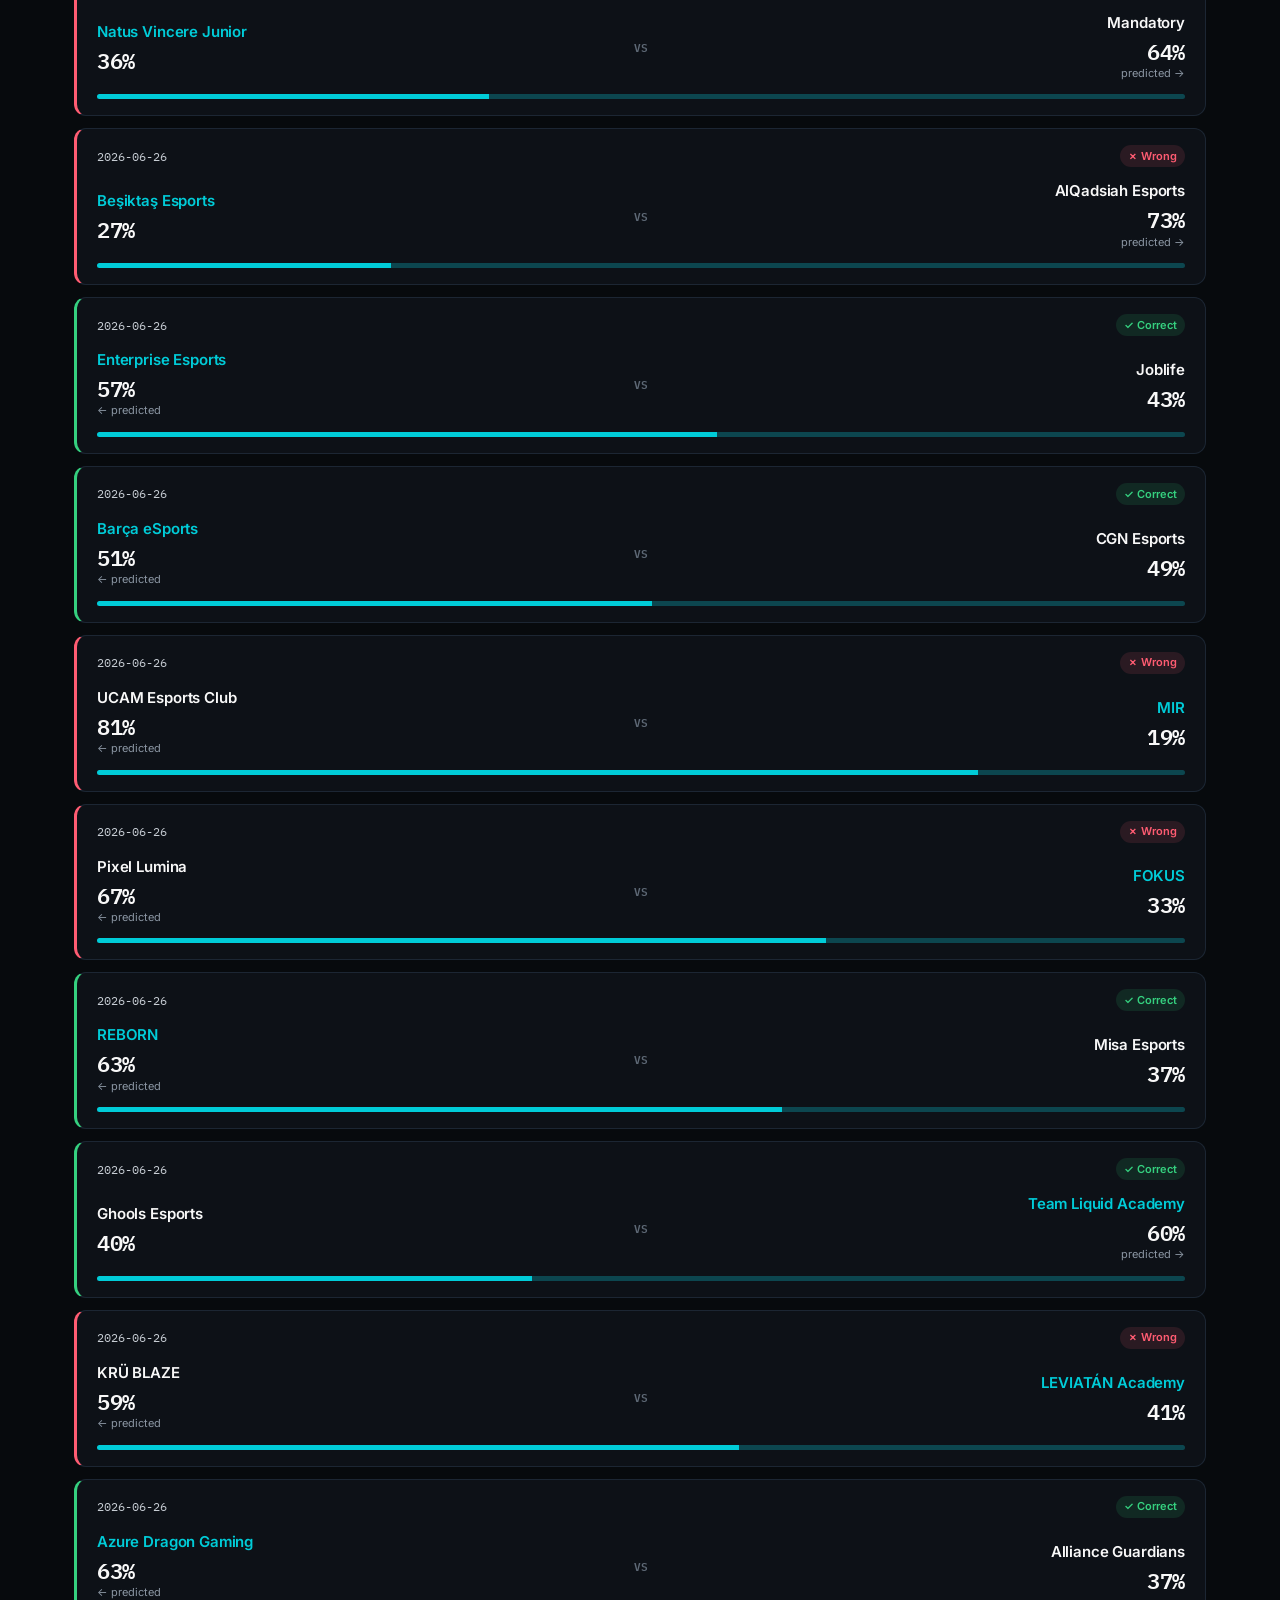
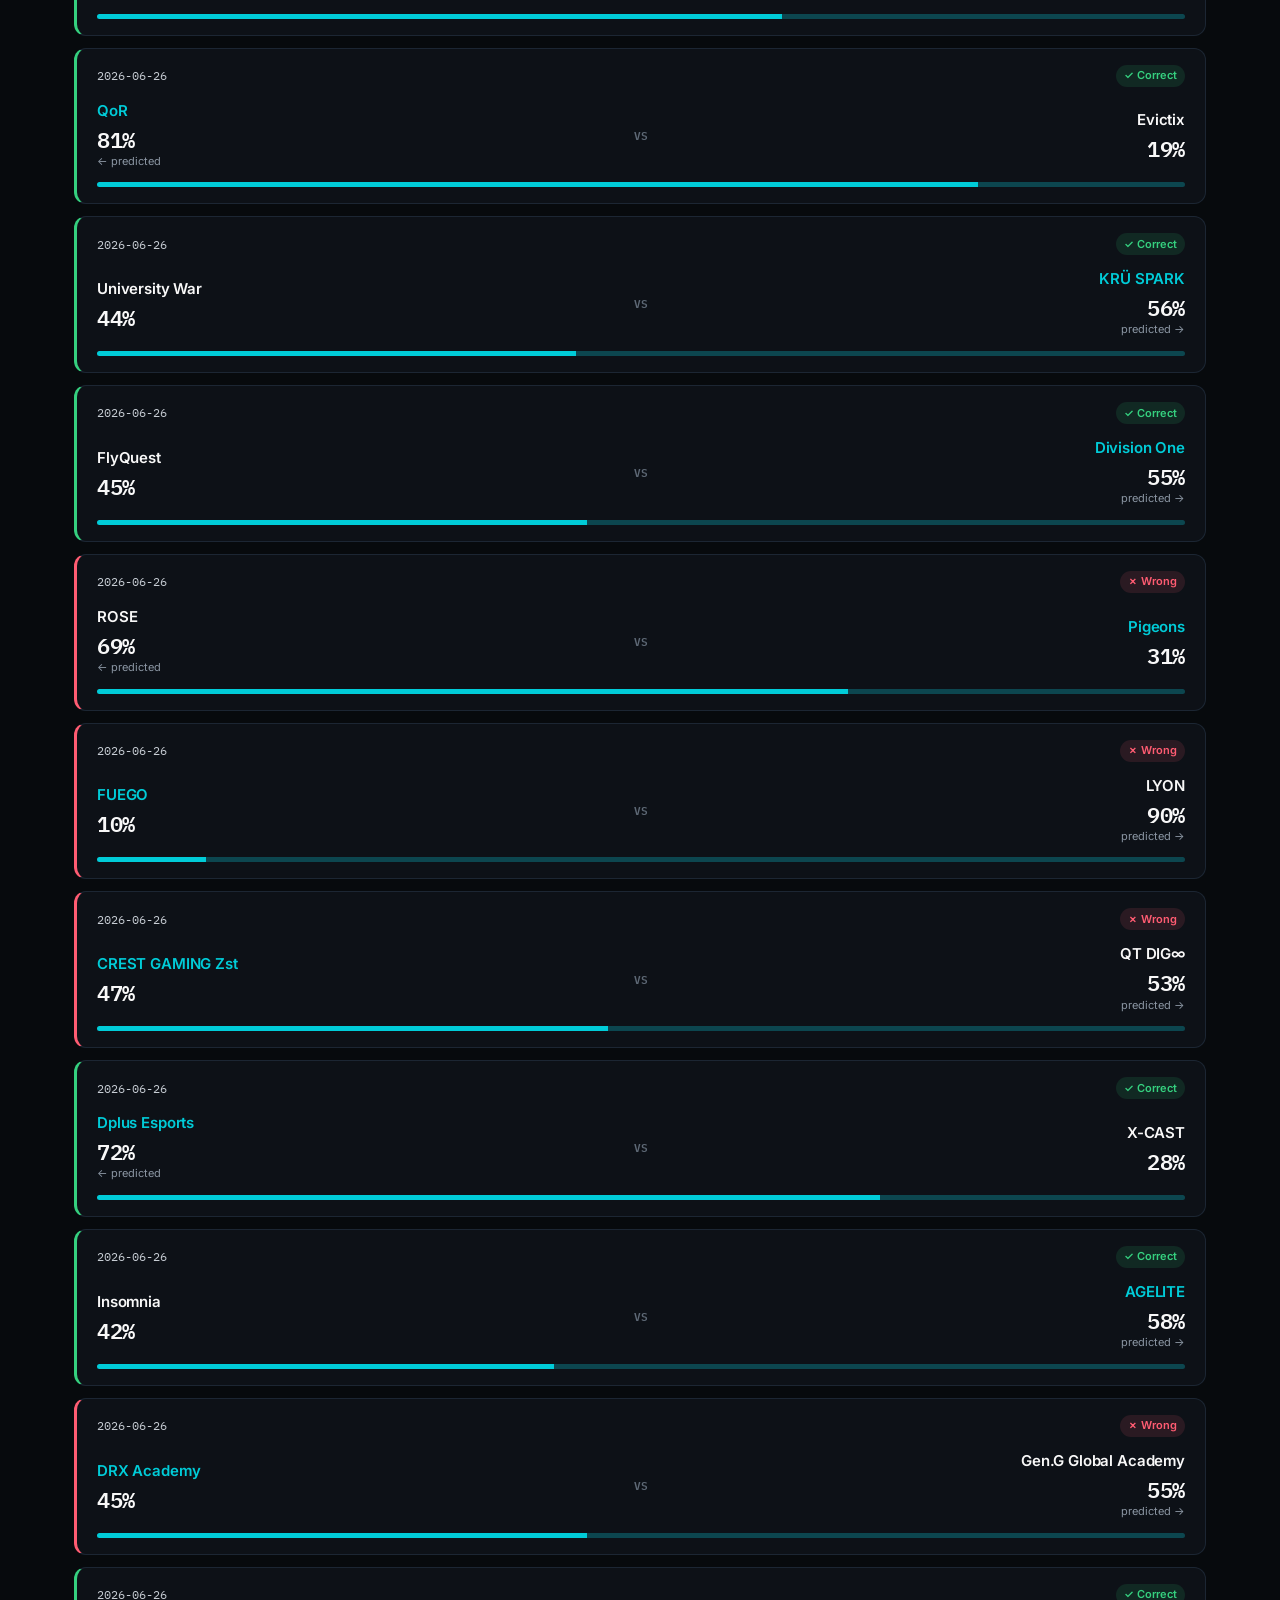
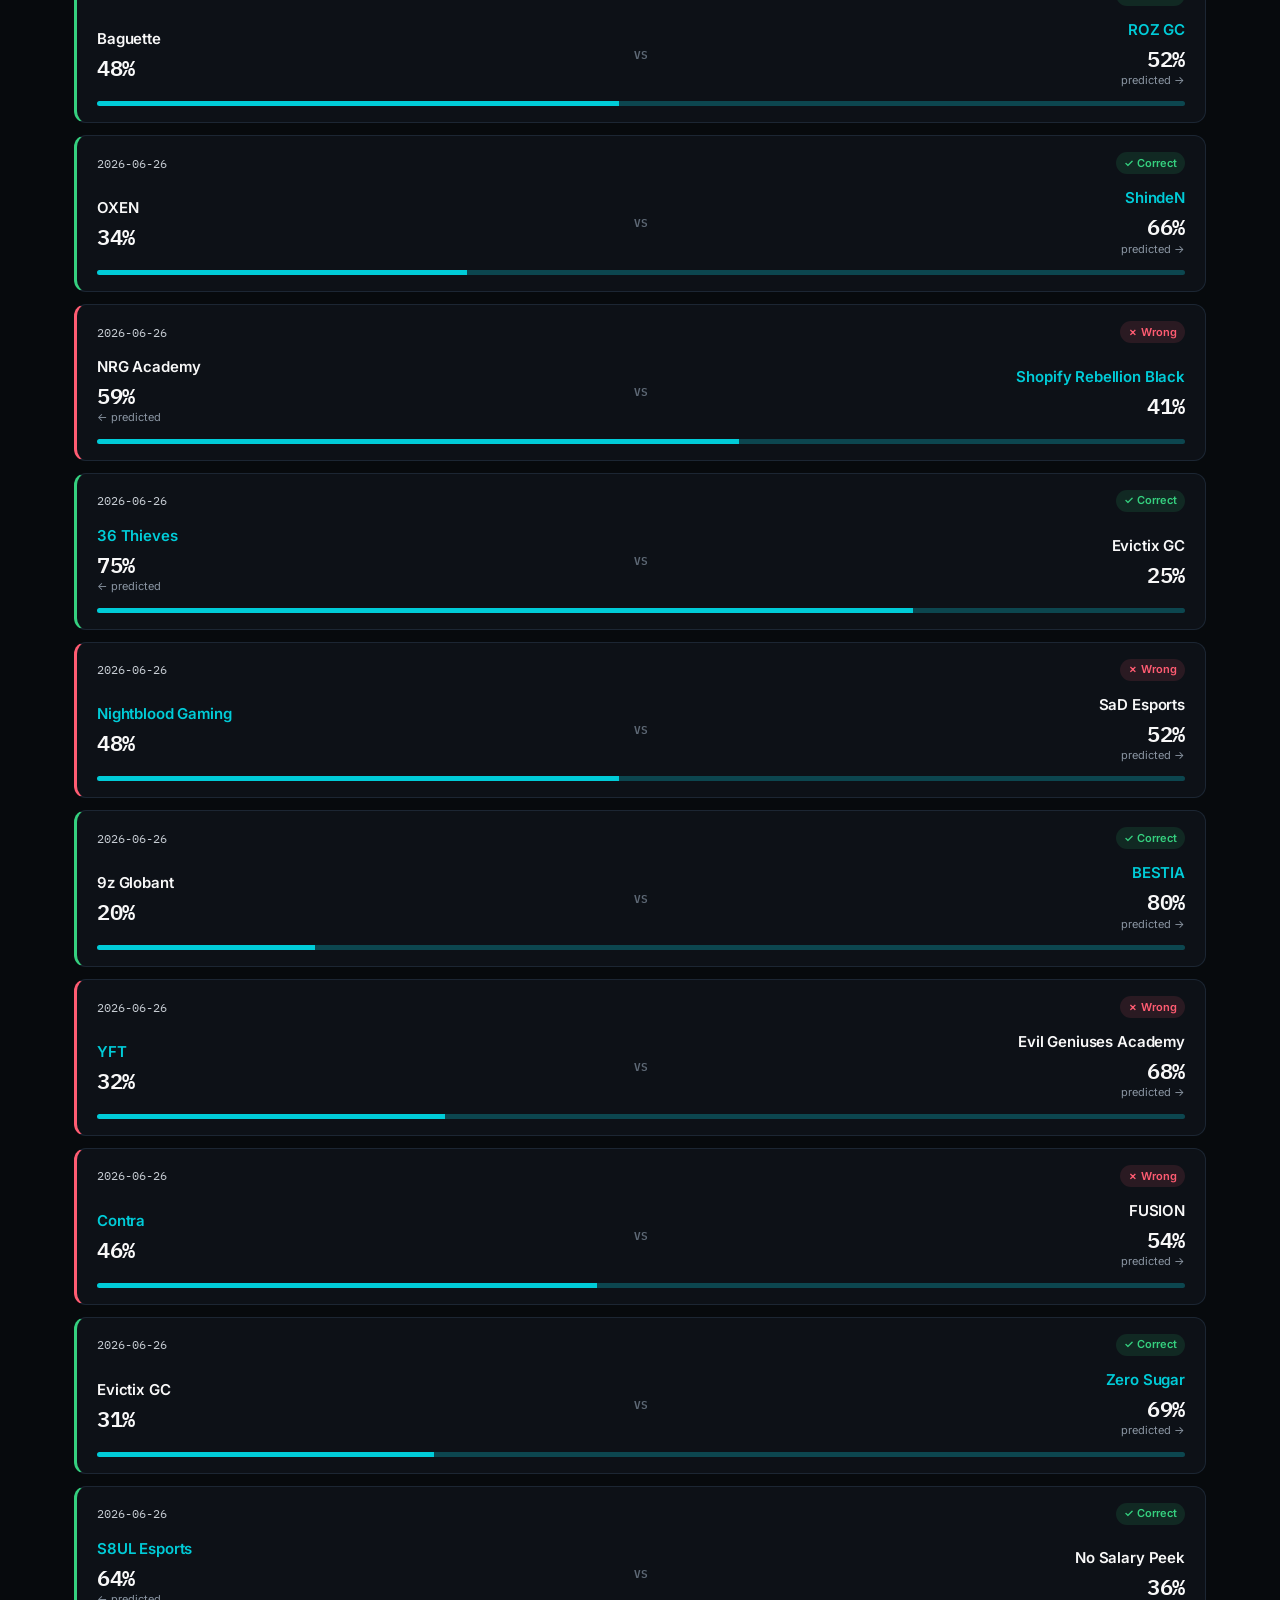
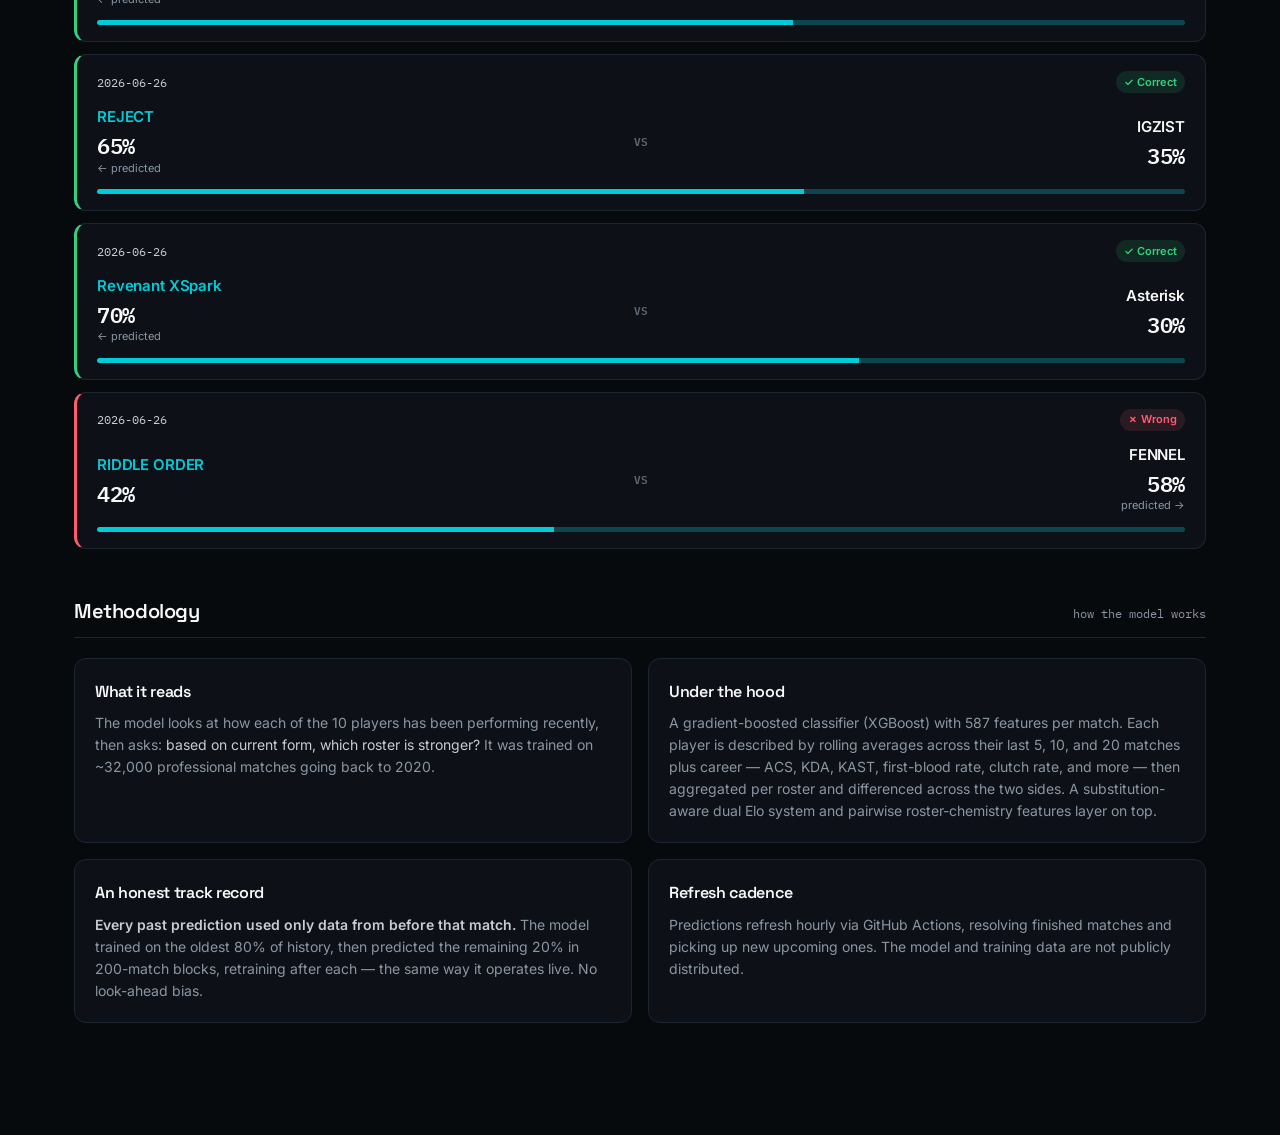
==== commit 867ecf18: "feat: add hand-written JAX neural-net page Permutation-invariant attention roster net + plain MLP, w" ====
--- a/index.html
+++ b/index.html
@@ -98,6 +98,7 @@
     <a href="allstar.html">All-Star</a>
     <a href="draft-simulator.html">Draft Sim</a>
     <a href="lifecycle.html">Lifecycle</a>
+    <a href="neuralnet.html">Neural Net</a>
     <a href="architecture.html">How It Works</a>
   </nav>
   <div class="ss-meta" id="updated-at">—</div>
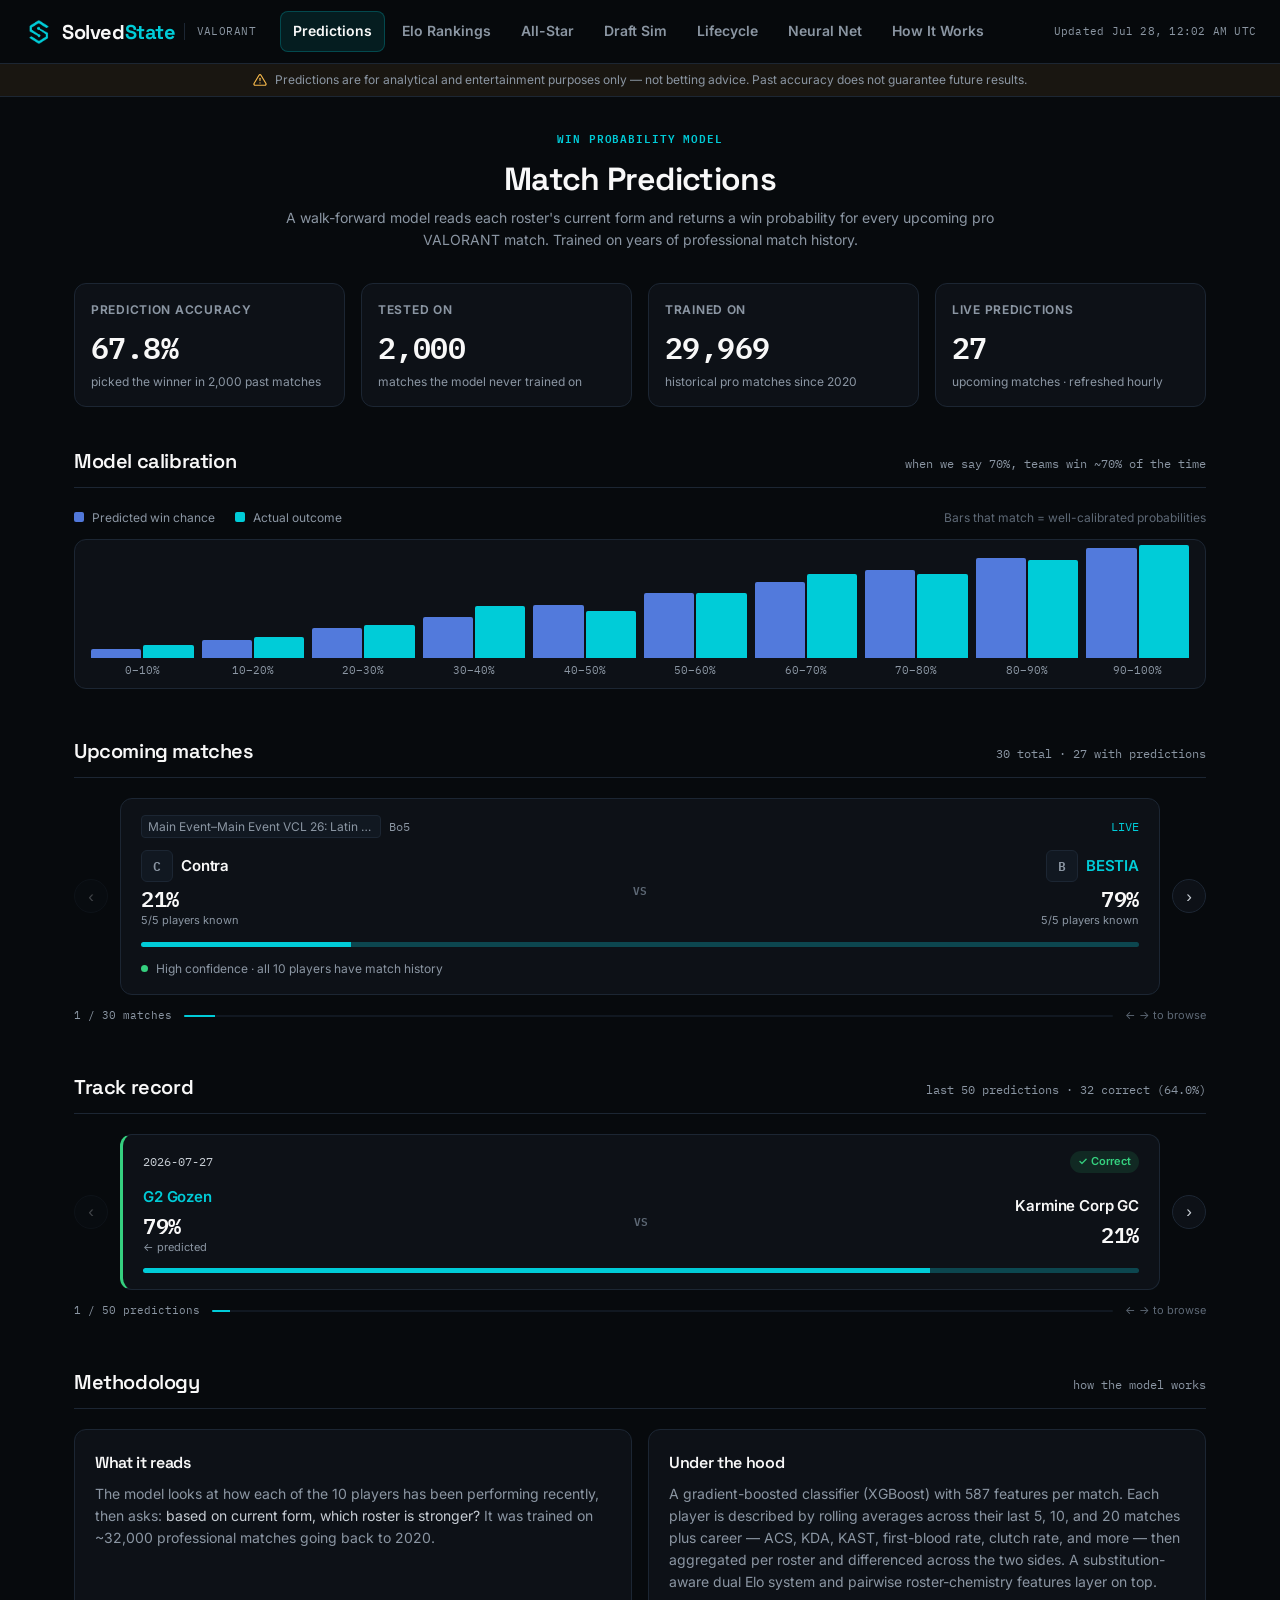
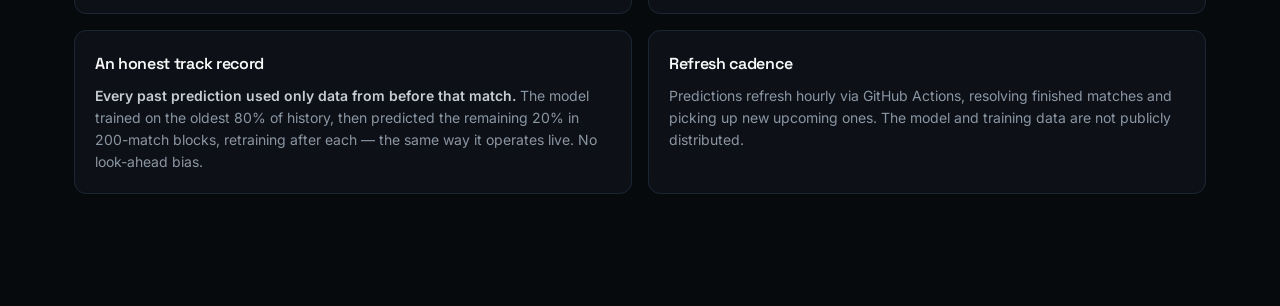
==== commit aa1303dc: "Show predictions one match at a time in a scroll/arrow deck Mirrors portfolio/index.html from the en" ====
--- a/index.html
+++ b/index.html
@@ -28,8 +28,35 @@
     .calib-act  { background:var(--ss-cyan-500); }
     .calib-lbl  { font-family:var(--font-mono); font-size:11px; color:var(--ss-text-500); white-space:nowrap; }
 
+    /* ── Match deck — one card at a time, scroll or arrow through ── */
+    .deck { display:flex; align-items:center; gap:var(--space-3); }
+    .deck-track {
+      position:relative; flex:1; min-width:0;
+      display:flex; gap:var(--space-3);
+      overflow-x:auto; scroll-snap-type:x mandatory; scroll-behavior:smooth;
+      scrollbar-width:none;
+    }
+    .deck-track::-webkit-scrollbar { display:none; }
+    .deck-track > * { flex:0 0 100%; scroll-snap-align:start; }
+    .deck-track:focus-visible { outline:1px solid var(--ss-cyan-500); outline-offset:4px; border-radius:var(--radius-lg); }
+    .deck-btn {
+      flex-shrink:0; width:34px; height:34px; border-radius:var(--radius-pill);
+      background:var(--ss-surface-900); border:1px solid var(--ss-border-800);
+      color:var(--ss-text-300); font-size:17px; line-height:1; cursor:pointer;
+      display:flex; align-items:center; justify-content:center;
+      transition:border-color var(--motion-standard) var(--ease-standard),
+                 color var(--motion-standard) var(--ease-standard);
+    }
+    .deck-btn:hover:not(:disabled) { border-color:var(--ss-cyan-500); color:var(--ss-cyan-500); }
+    .deck-btn:disabled { opacity:.3; cursor:default; }
+    .deck-foot { display:flex; align-items:center; gap:var(--space-3); margin-top:var(--space-3); }
+    .deck-count { font-family:var(--font-mono); font-size:11px; color:var(--ss-text-500); font-variant-numeric:tabular-nums; white-space:nowrap; }
+    .deck-rail { flex:1; height:2px; border-radius:var(--radius-pill); background:var(--ss-surface-850); overflow:hidden; }
+    .deck-rail-fill { height:100%; width:0; background:var(--ss-cyan-500); transition:width var(--motion-standard) var(--ease-standard); }
+    .deck-hint { font-size:11px; color:var(--ss-text-650); }
+    @media (max-width:720px){ .deck-btn, .deck-hint { display:none; } }
+
     /* ── Match cards ── */
-    .match-list { display:flex; flex-direction:column; gap:var(--space-3); }
     .match-card {
       background:var(--ss-surface-900); border:1px solid var(--ss-border-800);
       border-radius:var(--radius-lg); padding:var(--space-4) var(--space-5);
@@ -142,8 +169,17 @@
         <h2>Upcoming matches</h2>
         <span class="ss-section-meta" id="upcoming-meta"></span>
       </div>
-      <div class="match-list" id="upcoming-list">
-        <div class="ss-skeleton" style="height:96px;border-radius:var(--radius-lg)"></div>
+      <div class="deck">
+        <button class="deck-btn" id="upcoming-prev" aria-label="Previous match" disabled>‹</button>
+        <div class="deck-track" id="upcoming-list" tabindex="0" aria-label="Upcoming matches, use arrow keys">
+          <div class="ss-skeleton" style="height:96px;border-radius:var(--radius-lg)"></div>
+        </div>
+        <button class="deck-btn" id="upcoming-next" aria-label="Next match">›</button>
+      </div>
+      <div class="deck-foot" id="upcoming-foot">
+        <span class="deck-count" id="upcoming-count">—</span>
+        <div class="deck-rail"><div class="deck-rail-fill" id="upcoming-rail"></div></div>
+        <span class="deck-hint">← → to browse</span>
       </div>
     </div>
 
@@ -153,7 +189,16 @@
         <h2>Track record</h2>
         <span class="ss-section-meta" id="history-meta"></span>
       </div>
-      <div class="match-list" id="history-list"></div>
+      <div class="deck">
+        <button class="deck-btn" id="history-prev" aria-label="Previous prediction" disabled>‹</button>
+        <div class="deck-track" id="history-list" tabindex="0" aria-label="Past predictions, use arrow keys"></div>
+        <button class="deck-btn" id="history-next" aria-label="Next prediction">›</button>
+      </div>
+      <div class="deck-foot" id="history-foot">
+        <span class="deck-count" id="history-count">—</span>
+        <div class="deck-rail"><div class="deck-rail-fill" id="history-rail"></div></div>
+        <span class="deck-hint">← → to browse</span>
+      </div>
     </div>
 
     <!-- ── Methodology ── -->
@@ -264,6 +309,64 @@
   return `<span class="ss-conf ${cls}"><span class="ss-conf-dot"></span>${label}</span>`;
 }
 
+// One card at a time: horizontal scroll-snap track driven by arrows, swipe, or ← →.
+function makeDeck(prefix, noun) {
+  const track = document.getElementById(prefix + "-list");
+  const prev  = document.getElementById(prefix + "-prev");
+  const next  = document.getElementById(prefix + "-next");
+  const count = document.getElementById(prefix + "-count");
+  const rail  = document.getElementById(prefix + "-rail");
+  const foot  = document.getElementById(prefix + "-foot");
+  let idx = 0, settle;
+
+  const cards = () => Array.from(track.children);
+
+  function nearest() {
+    let best = 0, bd = Infinity;
+    cards().forEach((c, i) => {
+      const d = Math.abs(c.offsetLeft - track.scrollLeft);
+      if (d < bd) { bd = d; best = i; }
+    });
+    return best;
+  }
+
+  function sync() {
+    const n = cards().length;
+    idx = Math.max(0, Math.min(idx, n - 1));
+    foot.style.display = n > 1 ? "flex" : "none";
+    prev.style.visibility = next.style.visibility = n > 1 ? "visible" : "hidden";
+    prev.disabled = idx <= 0;
+    next.disabled = idx >= n - 1;
+    count.textContent = `${idx + 1} / ${n} ${noun}`;
+    rail.style.width = n ? ((idx + 1) / n * 100) + "%" : "0";
+  }
+
+  function go(i) {
+    const n = cards().length;
+    idx = Math.max(0, Math.min(i, n - 1));
+    const c = cards()[idx];
+    if (c) track.scrollTo({ left: c.offsetLeft, behavior: "smooth" });
+    sync();
+  }
+
+  prev.addEventListener("click", () => go(idx - 1));
+  next.addEventListener("click", () => go(idx + 1));
+  track.addEventListener("scroll", () => {
+    clearTimeout(settle);
+    settle = setTimeout(() => { idx = nearest(); sync(); }, 90);
+  });
+  track.addEventListener("keydown", e => {
+    if (e.key === "ArrowRight")     { e.preventDefault(); go(idx + 1); }
+    else if (e.key === "ArrowLeft") { e.preventDefault(); go(idx - 1); }
+  });
+
+  // Call after the track's contents are replaced.
+  return function refresh() { idx = 0; track.scrollLeft = 0; sync(); };
+}
+
+const upcomingDeck = makeDeck("upcoming", "matches");
+const historyDeck  = makeDeck("history", "predictions");
+
 function renderUpcoming(matches) {
   const list = document.getElementById("upcoming-list");
   const meta = document.getElementById("upcoming-meta");
@@ -273,6 +376,7 @@
   const ordered = [...predicted, ...pending];
   if (ordered.length === 0) {
     list.innerHTML = '<div class="ss-note">No upcoming matches in the schedule yet. New matches are picked up automatically as rosters are announced.</div>';
+    upcomingDeck();
     return;
   }
   list.innerHTML = ordered.map(m => {
@@ -311,6 +415,7 @@
              :`<div class="conf-row"><span class="ss-conf"><span class="ss-conf-dot" style="background:var(--ss-text-650)"></span>Rosters not yet announced</span></div>`}
       </div>`;
   }).join("");
+  upcomingDeck();
 }
 
 function renderHistory(recent) {
@@ -350,6 +455,7 @@
         <div class="prob-bar"><div class="prob-bar-fill" style="width:${barW}%"></div><div class="prob-bar-rest"></div></div>
       </div>`;
   }).join("");
+  historyDeck();
 }
 
 async function load() {
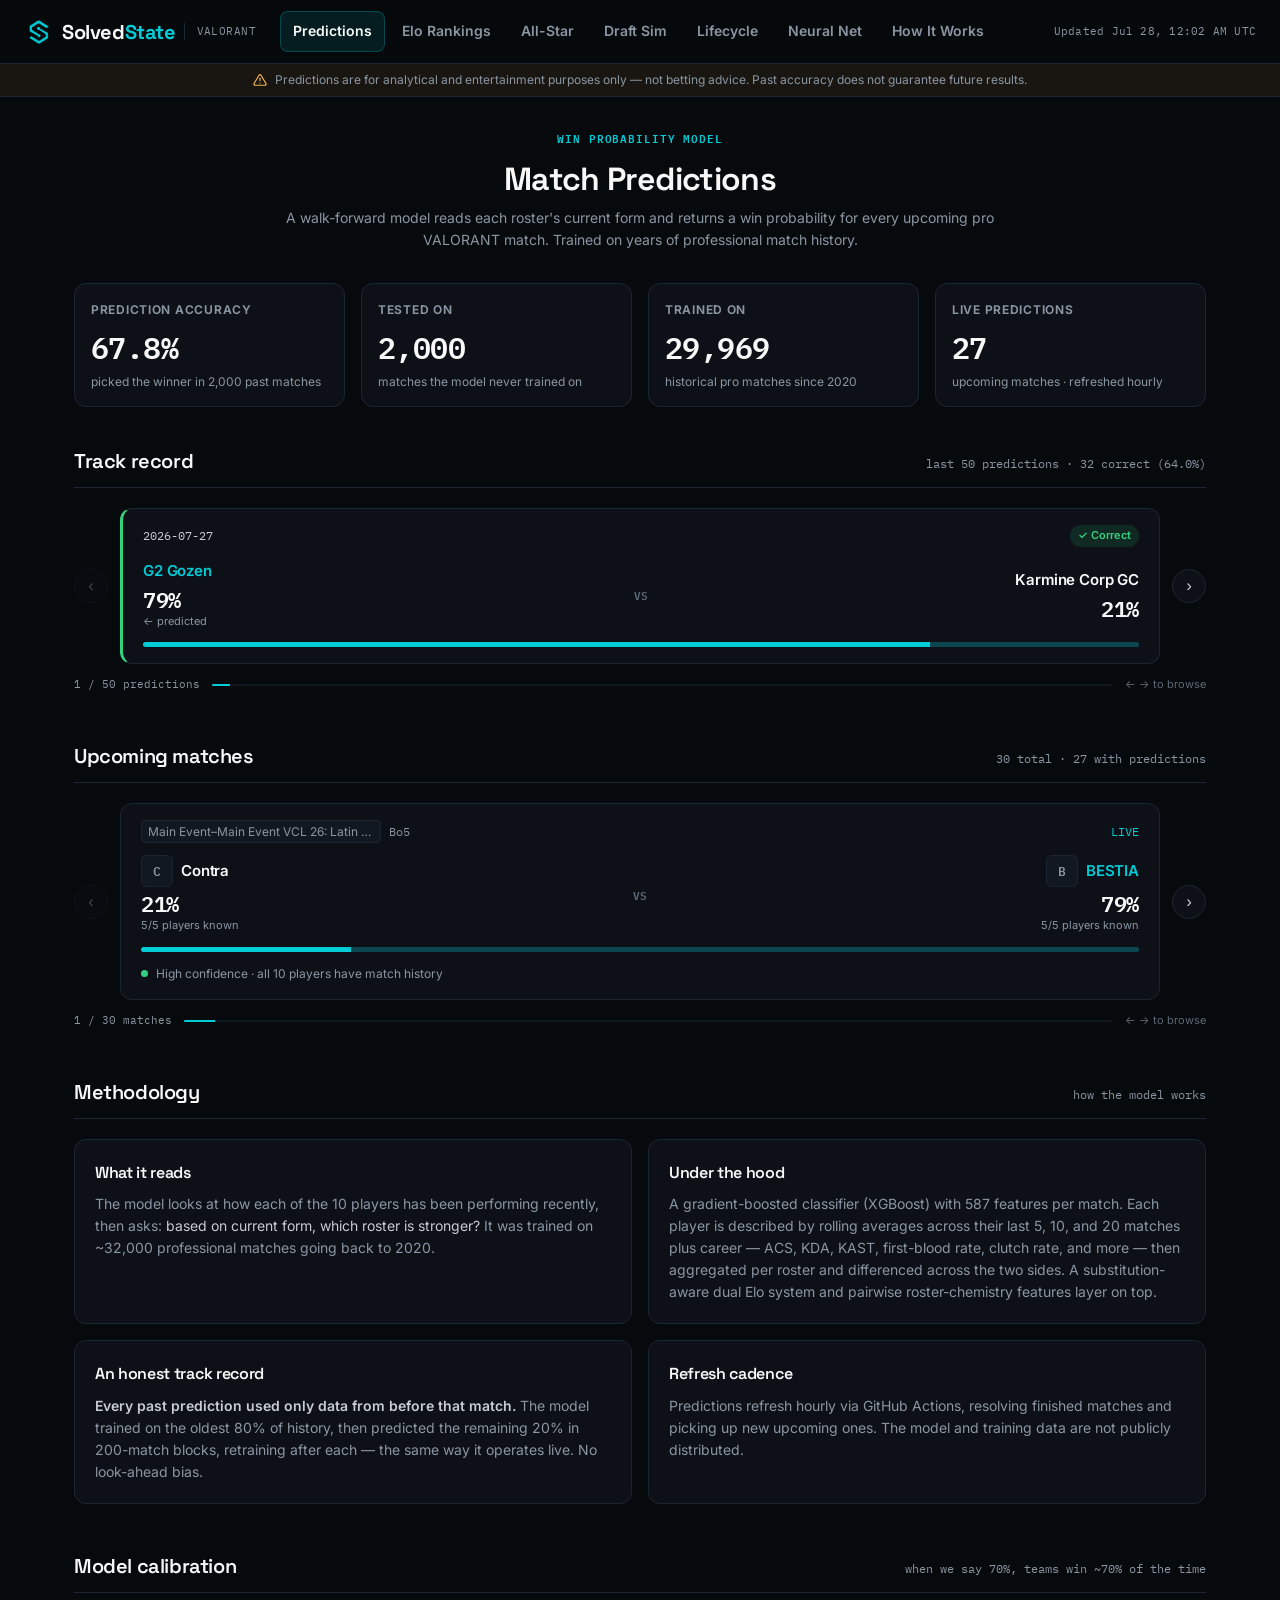
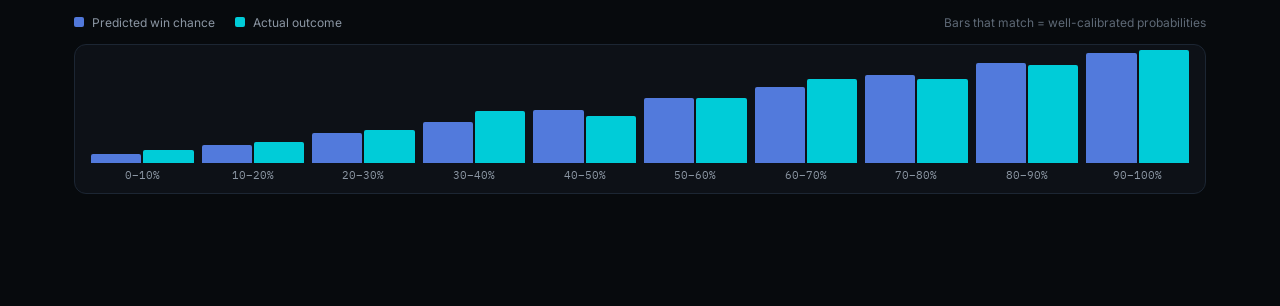
==== commit 920924e0: "Reorder the predictions page sections Mirrors portfolio/index.html from the engine repo.  Co-Authore" ====
--- a/index.html
+++ b/index.html
@@ -149,18 +149,22 @@
     <!-- ── Headline metrics ── -->
     <div class="ss-metric-grid" id="stat-grid"></div>
 
-    <!-- ── Calibration ── -->
-    <div class="ss-section" id="calib-section" style="display:none">
+    <!-- ── Historical track record ── -->
+    <div class="ss-section" id="history-section" style="display:none">
       <div class="ss-section-head">
-        <h2>Model calibration</h2>
-        <span class="ss-section-meta">when we say 70%, teams win ~70% of the time</span>
-      </div>
-      <div class="calib-explainer">
-        <span class="calib-key"><span class="calib-key-dot calib-pred"></span>Predicted win chance</span>
-        <span class="calib-key"><span class="calib-key-dot calib-act"></span>Actual outcome</span>
-        <span class="calib-key-note">Bars that match = well-calibrated probabilities</span>
-      </div>
-      <div class="calib-chart" id="calib-chart"></div>
+        <h2>Track record</h2>
+        <span class="ss-section-meta" id="history-meta"></span>
+      </div>
+      <div class="deck">
+        <button class="deck-btn" id="history-prev" aria-label="Previous prediction" disabled>‹</button>
+        <div class="deck-track" id="history-list" tabindex="0" aria-label="Past predictions, use arrow keys"></div>
+        <button class="deck-btn" id="history-next" aria-label="Next prediction">›</button>
+      </div>
+      <div class="deck-foot" id="history-foot">
+        <span class="deck-count" id="history-count">—</span>
+        <div class="deck-rail"><div class="deck-rail-fill" id="history-rail"></div></div>
+        <span class="deck-hint">← → to browse</span>
+      </div>
     </div>
 
     <!-- ── Upcoming predictions ── -->
@@ -179,24 +183,6 @@
       <div class="deck-foot" id="upcoming-foot">
         <span class="deck-count" id="upcoming-count">—</span>
         <div class="deck-rail"><div class="deck-rail-fill" id="upcoming-rail"></div></div>
-        <span class="deck-hint">← → to browse</span>
-      </div>
-    </div>
-
-    <!-- ── Historical track record ── -->
-    <div class="ss-section" id="history-section" style="display:none">
-      <div class="ss-section-head">
-        <h2>Track record</h2>
-        <span class="ss-section-meta" id="history-meta"></span>
-      </div>
-      <div class="deck">
-        <button class="deck-btn" id="history-prev" aria-label="Previous prediction" disabled>‹</button>
-        <div class="deck-track" id="history-list" tabindex="0" aria-label="Past predictions, use arrow keys"></div>
-        <button class="deck-btn" id="history-next" aria-label="Next prediction">›</button>
-      </div>
-      <div class="deck-foot" id="history-foot">
-        <span class="deck-count" id="history-count">—</span>
-        <div class="deck-rail"><div class="deck-rail-fill" id="history-rail"></div></div>
         <span class="deck-hint">← → to browse</span>
       </div>
     </div>
@@ -241,6 +227,20 @@
           </p>
         </div>
       </div>
+    </div>
+
+    <!-- ── Calibration ── -->
+    <div class="ss-section" id="calib-section" style="display:none">
+      <div class="ss-section-head">
+        <h2>Model calibration</h2>
+        <span class="ss-section-meta">when we say 70%, teams win ~70% of the time</span>
+      </div>
+      <div class="calib-explainer">
+        <span class="calib-key"><span class="calib-key-dot calib-pred"></span>Predicted win chance</span>
+        <span class="calib-key"><span class="calib-key-dot calib-act"></span>Actual outcome</span>
+        <span class="calib-key-note">Bars that match = well-calibrated probabilities</span>
+      </div>
+      <div class="calib-chart" id="calib-chart"></div>
     </div>
   </div>
 </main>
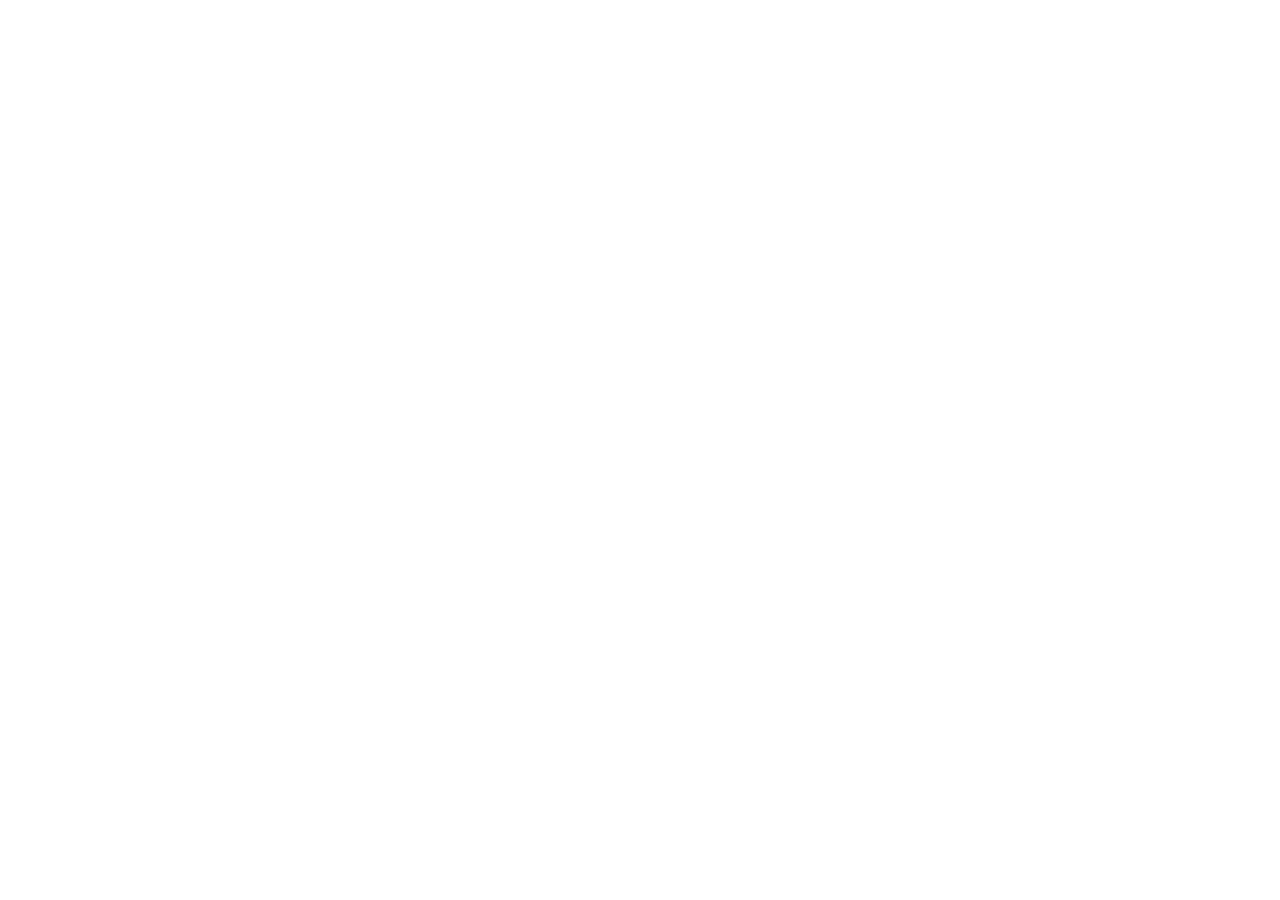
==== commit dca9d020: "Redirect all pages to solvedstate.vercel.app The site moved to Vercel and this repo stopped receivin" ====
--- a/index.html
+++ b/index.html
@@ -1,516 +1,42 @@
 <!DOCTYPE html>
 <html lang="en">
 <head>
-  <meta charset="UTF-8" />
-  <meta name="viewport" content="width=device-width, initial-scale=1.0" />
-  <title>SolvedState · Match Predictions</title>
-  <meta name="description" content="SolvedState turns tactical VALORANT match states into win-probability predictions from a walk-forward ML model trained on pro match history." />
-  <link rel="icon" type="image/png" href="ss_icon.png?v=3" />
-  <link rel="preconnect" href="https://fonts.googleapis.com" />
-  <link rel="preconnect" href="https://fonts.gstatic.com" crossorigin />
-  <link href="https://fonts.googleapis.com/css2?family=Inter:wght@400;500;600;650;700&family=Space+Grotesk:wght@500;600;700&family=IBM+Plex+Mono:wght@400;500;600&display=swap" rel="stylesheet" />
-  <link rel="stylesheet" href="solvedstate.css?v=3" />
-  <style>
-    /* ── Calibration chart (page-specific) ── */
-    .calib-explainer { display:flex; align-items:center; gap:var(--space-5); margin-bottom:var(--space-3); flex-wrap:wrap; }
-    .calib-key { display:flex; align-items:center; gap:var(--space-2); font-size:12px; color:var(--ss-text-500); }
-    .calib-key-dot { width:10px; height:10px; border-radius:2px; flex-shrink:0; }
-    .calib-key-note { font-size:12px; color:var(--ss-text-650); margin-left:auto; }
-    .calib-chart {
-      display:flex; align-items:flex-end; gap:var(--space-2); height:150px;
-      background:var(--ss-surface-900); border:1px solid var(--ss-border-800);
-      border-radius:var(--radius-lg); padding:var(--space-4) var(--space-4) var(--space-2);
-    }
-    .calib-col { flex:1; display:flex; flex-direction:column; align-items:center; gap:var(--space-1); }
-    .calib-bar-wrap { width:100%; flex:1; display:flex; align-items:flex-end; gap:2px; }
-    .calib-bar { flex:1; border-radius:2px 2px 0 0; min-height:3px; }
-    .calib-pred { background:var(--ss-blue-500); opacity:.85; }
-    .calib-act  { background:var(--ss-cyan-500); }
-    .calib-lbl  { font-family:var(--font-mono); font-size:11px; color:var(--ss-text-500); white-space:nowrap; }
-
-    /* ── Match deck — one card at a time, scroll or arrow through ── */
-    .deck { display:flex; align-items:center; gap:var(--space-3); }
-    .deck-track {
-      position:relative; flex:1; min-width:0;
-      display:flex; gap:var(--space-3);
-      overflow-x:auto; scroll-snap-type:x mandatory; scroll-behavior:smooth;
-      scrollbar-width:none;
-    }
-    .deck-track::-webkit-scrollbar { display:none; }
-    .deck-track > * { flex:0 0 100%; scroll-snap-align:start; }
-    .deck-track:focus-visible { outline:1px solid var(--ss-cyan-500); outline-offset:4px; border-radius:var(--radius-lg); }
-    .deck-btn {
-      flex-shrink:0; width:34px; height:34px; border-radius:var(--radius-pill);
-      background:var(--ss-surface-900); border:1px solid var(--ss-border-800);
-      color:var(--ss-text-300); font-size:17px; line-height:1; cursor:pointer;
-      display:flex; align-items:center; justify-content:center;
-      transition:border-color var(--motion-standard) var(--ease-standard),
-                 color var(--motion-standard) var(--ease-standard);
-    }
-    .deck-btn:hover:not(:disabled) { border-color:var(--ss-cyan-500); color:var(--ss-cyan-500); }
-    .deck-btn:disabled { opacity:.3; cursor:default; }
-    .deck-foot { display:flex; align-items:center; gap:var(--space-3); margin-top:var(--space-3); }
-    .deck-count { font-family:var(--font-mono); font-size:11px; color:var(--ss-text-500); font-variant-numeric:tabular-nums; white-space:nowrap; }
-    .deck-rail { flex:1; height:2px; border-radius:var(--radius-pill); background:var(--ss-surface-850); overflow:hidden; }
-    .deck-rail-fill { height:100%; width:0; background:var(--ss-cyan-500); transition:width var(--motion-standard) var(--ease-standard); }
-    .deck-hint { font-size:11px; color:var(--ss-text-650); }
-    @media (max-width:720px){ .deck-btn, .deck-hint { display:none; } }
-
-    /* ── Match cards ── */
-    .match-card {
-      background:var(--ss-surface-900); border:1px solid var(--ss-border-800);
-      border-radius:var(--radius-lg); padding:var(--space-4) var(--space-5);
-      transition:border-color var(--motion-standard) var(--ease-standard);
-    }
-    .match-card:hover { border-color:var(--ss-border-700); }
-    .match-card.correct   { border-left:3px solid var(--ss-green-500); }
-    .match-card.incorrect { border-left:3px solid var(--ss-red-500); }
-
-    .match-top { display:flex; align-items:center; gap:var(--space-2); margin-bottom:var(--space-3); font-size:12px; color:var(--ss-text-500); }
-    .match-top .date { font-family:var(--font-mono); color:var(--ss-text-300); }
-    .event-tag {
-      background:var(--ss-surface-850); border:1px solid var(--ss-border-800); border-radius:var(--radius-xs);
-      padding:1px 6px; max-width:240px; overflow:hidden; text-overflow:ellipsis; white-space:nowrap;
-    }
-    .bo-tag { font-family:var(--font-mono); color:var(--ss-text-500); }
-    .eta-tag { margin-left:auto; font-family:var(--font-mono); color:var(--ss-cyan-500); }
-
-    .teams-row { display:grid; grid-template-columns:1fr auto 1fr; align-items:center; gap:var(--space-4); }
-    .team { display:flex; flex-direction:column; }
-    .team.right { align-items:flex-end; }
-    .team-header { display:flex; align-items:center; gap:var(--space-2); }
-    .team.right .team-header { flex-direction:row-reverse; }
-    .team-logo {
-      width:32px; height:32px; border-radius:var(--radius-sm); object-fit:contain;
-      background:var(--ss-surface-850); border:1px solid var(--ss-border-800); flex-shrink:0; padding:3px;
-    }
-    .team-logo-placeholder {
-      width:32px; height:32px; border-radius:var(--radius-sm); background:var(--ss-surface-850);
-      border:1px solid var(--ss-border-800); display:flex; align-items:center; justify-content:center;
-      font-family:var(--font-mono); font-size:13px; font-weight:600; color:var(--ss-text-500); flex-shrink:0;
-    }
-    .team-name { font-size:15px; font-weight:600; letter-spacing:-0.01em; color:var(--ss-text-100); }
-    .team-name.winner { color:var(--ss-cyan-500); }
-    .team-prob { font-family:var(--font-mono); font-size:22px; font-weight:600; letter-spacing:-0.02em; line-height:1.1; margin-top:var(--space-1); color:var(--ss-text-100); font-variant-numeric:tabular-nums; }
-    .team-sub { font-size:11px; color:var(--ss-text-500); margin-top:2px; }
-    .vs { font-family:var(--font-mono); font-size:11px; color:var(--ss-text-650); font-weight:600; text-align:center; }
-
-    .prob-bar { height:5px; border-radius:var(--radius-pill); background:var(--ss-surface-850); overflow:hidden; margin-top:var(--space-3); display:flex; }
-    .prob-bar-fill { height:100%; background:var(--ss-cyan-500); }
-    .prob-bar-rest { height:100%; flex:1; background:var(--ss-cyan-700); opacity:.45; }
-
-    .conf-row { display:flex; align-items:center; gap:var(--space-3); margin-top:var(--space-3); }
-    .outcome-badge { margin-left:auto; }
-
-    /* ── About / methodology ── */
-    .about-grid { display:grid; grid-template-columns:repeat(2,1fr); gap:var(--space-4); }
-    @media (max-width:720px){ .about-grid{ grid-template-columns:1fr; } }
-    .about h3 { font-size:16px; font-weight:600; color:var(--ss-text-100); margin-bottom:var(--space-2); }
-    .about p { font-size:14px; line-height:22px; color:var(--ss-text-500); }
-    .about p strong { color:var(--ss-text-300); font-weight:600; }
-    .about em { color:var(--ss-text-300); font-style:normal; }
-  </style>
+<meta charset="UTF-8" />
+<meta name="viewport" content="width=device-width, initial-scale=1.0" />
+<title>Moved — SolvedState · Match Predictions</title>
+<meta http-equiv="refresh" content="0; url=https://solvedstate.vercel.app/" />
+<link rel="canonical" href="https://solvedstate.vercel.app/" />
+<meta name="robots" content="noindex" />
+<link rel="icon" type="image/png" href="ss_icon.png" />
+<style>
+  :root { color-scheme: dark; }
+  body {
+    margin:0; min-height:100vh; display:flex; align-items:center; justify-content:center;
+    background:#0b0d10; color:#e6e9ee;
+    font-family:-apple-system,BlinkMacSystemFont,"Segoe UI",Inter,Helvetica,Arial,sans-serif;
+    text-align:center; padding:2rem;
+  }
+  .card { max-width:32rem; }
+  img { width:56px; height:56px; margin-bottom:1.25rem; }
+  h1 { font-size:1.35rem; font-weight:650; margin:0 0 .6rem; letter-spacing:-0.01em; }
+  p { color:#98a2b3; line-height:1.6; margin:0 0 1.5rem; font-size:.95rem; }
+  a.btn {
+    display:inline-block; padding:.65rem 1.15rem; border-radius:.5rem;
+    background:#22d3ee; color:#06202a; font-weight:650; text-decoration:none; font-size:.95rem;
+  }
+  a.plain { color:#22d3ee; }
+</style>
 </head>
 <body>
-
-<div class="ss-topbar">
-  <a class="ss-brand" href="index.html" aria-label="SolvedState home">
-    <img class="ss-brand-icon" src="ss_icon.png?v=3" alt="" />
-    <span class="ss-brand-word">Solved<b>State</b></span>
-    <span class="ss-brand-sub">VALORANT</span>
-  </a>
-  <nav class="ss-nav">
-    <a href="index.html" class="active">Predictions</a>
-    <a href="leaderboard.html">Elo Rankings</a>
-    <a href="allstar.html">All-Star</a>
-    <a href="draft-simulator.html">Draft Sim</a>
-    <a href="lifecycle.html">Lifecycle</a>
-    <a href="neuralnet.html">Neural Net</a>
-    <a href="architecture.html">How It Works</a>
-  </nav>
-  <div class="ss-meta" id="updated-at">—</div>
-</div>
-
-<div class="ss-disclaimer">
-  <svg width="14" height="14" viewBox="0 0 24 24" fill="none" stroke="currentColor" stroke-width="2" stroke-linecap="round" stroke-linejoin="round"><path d="M10.29 3.86 1.82 18a2 2 0 0 0 1.71 3h16.94a2 2 0 0 0 1.71-3L13.71 3.86a2 2 0 0 0-3.42 0z"/><line x1="12" y1="9" x2="12" y2="13"/><line x1="12" y1="17" x2="12.01" y2="17"/></svg>
-  <span>Predictions are for analytical and entertainment purposes only — not betting advice. Past accuracy does not guarantee future results.</span>
-</div>
-
-<div class="ss-pagehead">
-  <div class="ss-eyebrow">Win Probability Model</div>
-  <h1>Match Predictions</h1>
-  <p>A walk-forward model reads each roster's current form and returns a win probability for every upcoming pro VALORANT match. Trained on years of professional match history.</p>
-</div>
-
-<main class="ss-main">
-  <div id="main-status" class="ss-status">Loading predictions…</div>
-  <div id="content" style="display:none">
-
-    <!-- ── Headline metrics ── -->
-    <div class="ss-metric-grid" id="stat-grid"></div>
-
-    <!-- ── Historical track record ── -->
-    <div class="ss-section" id="history-section" style="display:none">
-      <div class="ss-section-head">
-        <h2>Track record</h2>
-        <span class="ss-section-meta" id="history-meta"></span>
-      </div>
-      <div class="deck">
-        <button class="deck-btn" id="history-prev" aria-label="Previous prediction" disabled>‹</button>
-        <div class="deck-track" id="history-list" tabindex="0" aria-label="Past predictions, use arrow keys"></div>
-        <button class="deck-btn" id="history-next" aria-label="Next prediction">›</button>
-      </div>
-      <div class="deck-foot" id="history-foot">
-        <span class="deck-count" id="history-count">—</span>
-        <div class="deck-rail"><div class="deck-rail-fill" id="history-rail"></div></div>
-        <span class="deck-hint">← → to browse</span>
-      </div>
-    </div>
-
-    <!-- ── Upcoming predictions ── -->
-    <div class="ss-section">
-      <div class="ss-section-head">
-        <h2>Upcoming matches</h2>
-        <span class="ss-section-meta" id="upcoming-meta"></span>
-      </div>
-      <div class="deck">
-        <button class="deck-btn" id="upcoming-prev" aria-label="Previous match" disabled>‹</button>
-        <div class="deck-track" id="upcoming-list" tabindex="0" aria-label="Upcoming matches, use arrow keys">
-          <div class="ss-skeleton" style="height:96px;border-radius:var(--radius-lg)"></div>
-        </div>
-        <button class="deck-btn" id="upcoming-next" aria-label="Next match">›</button>
-      </div>
-      <div class="deck-foot" id="upcoming-foot">
-        <span class="deck-count" id="upcoming-count">—</span>
-        <div class="deck-rail"><div class="deck-rail-fill" id="upcoming-rail"></div></div>
-        <span class="deck-hint">← → to browse</span>
-      </div>
-    </div>
-
-    <!-- ── Methodology ── -->
-    <div class="ss-section about">
-      <div class="ss-section-head">
-        <h2>Methodology</h2>
-        <span class="ss-section-meta">how the model works</span>
-      </div>
-      <div class="about-grid">
-        <div class="ss-card">
-          <h3>What it reads</h3>
-          <p>
-            The model looks at how each of the 10 players has been performing recently, then asks:
-            <em>based on current form, which roster is stronger?</em> It was trained on ~32,000
-            professional matches going back to 2020.
-          </p>
-        </div>
-        <div class="ss-card">
-          <h3>Under the hood</h3>
-          <p>
-            A gradient-boosted classifier (XGBoost) with 587 features per match. Each player is described
-            by rolling averages across their last 5, 10, and 20 matches plus career — ACS, KDA, KAST,
-            first-blood rate, clutch rate, and more — then aggregated per roster and differenced across the
-            two sides. A substitution-aware dual Elo system and pairwise roster-chemistry features layer on top.
-          </p>
-        </div>
-        <div class="ss-card">
-          <h3>An honest track record</h3>
-          <p>
-            <strong>Every past prediction used only data from before that match.</strong> The model trained
-            on the oldest 80% of history, then predicted the remaining 20% in 200-match blocks, retraining
-            after each — the same way it operates live. No look-ahead bias.
-          </p>
-        </div>
-        <div class="ss-card">
-          <h3>Refresh cadence</h3>
-          <p>
-            Predictions refresh hourly via GitHub Actions, resolving finished matches and picking up new
-            upcoming ones. The model and training data are not publicly distributed.
-          </p>
-        </div>
-      </div>
-    </div>
-
-    <!-- ── Calibration ── -->
-    <div class="ss-section" id="calib-section" style="display:none">
-      <div class="ss-section-head">
-        <h2>Model calibration</h2>
-        <span class="ss-section-meta">when we say 70%, teams win ~70% of the time</span>
-      </div>
-      <div class="calib-explainer">
-        <span class="calib-key"><span class="calib-key-dot calib-pred"></span>Predicted win chance</span>
-        <span class="calib-key"><span class="calib-key-dot calib-act"></span>Actual outcome</span>
-        <span class="calib-key-note">Bars that match = well-calibrated probabilities</span>
-      </div>
-      <div class="calib-chart" id="calib-chart"></div>
-    </div>
+  <div class="card">
+    <img src="ss_logo.png" alt="SolvedState" onerror="this.style.display='none'" />
+    <h1>SolvedState has moved</h1>
+    <p>
+      This page now lives at <a class="plain" href="https://solvedstate.vercel.app/">solvedstate.vercel.app/</a>.
+      Redirecting you automatically&hellip;
+    </p>
+    <a class="btn" href="https://solvedstate.vercel.app/">Go to Match Predictions</a>
   </div>
-</main>
-
-<script>
-const PREDICTIONS_URL = "predictions.json";
-const BACKTEST_URL    = "backtest_results.json";
-const RECENT_PRED_URL = "recent_predictions.json";
-
-function pct(v, decimals=0) {
-  return v != null ? (v*100).toFixed(decimals) + "%" : "—";
-}
-
-function renderStatGrid(bt, upcomingPredicted) {
-  const el = document.getElementById("stat-grid");
-  const stats = [
-    { label: "Prediction Accuracy", value: pct(bt.accuracy, 1),
-      sub: `picked the winner in ${bt.test_matches.toLocaleString()} past matches` },
-    { label: "Tested On", value: bt.test_matches.toLocaleString(),
-      sub: "matches the model never trained on" },
-    { label: "Trained On", value: bt.train_matches.toLocaleString(),
-      sub: "historical pro matches since 2020" },
-    { label: "Live Predictions", value: upcomingPredicted,
-      sub: "upcoming matches · refreshed hourly" },
-  ];
-  el.innerHTML = stats.map(s => `
-    <div class="ss-metric-card">
-      <div class="ss-metric-label">${s.label}</div>
-      <div class="ss-metric-value">${s.value}</div>
-      <div class="ss-metric-context">${s.sub}</div>
-    </div>`).join("");
-}
-
-function renderCalib(buckets) {
-  const sec   = document.getElementById("calib-section");
-  const chart = document.getElementById("calib-chart");
-  if (!buckets || buckets.length === 0) return;
-  sec.style.display = "block";
-  chart.innerHTML = buckets.map(b => {
-    const predH = Math.round(b.predicted_mean * 118);
-    const actH  = Math.round(b.actual_win_rate * 118);
-    const predTip = `Model predicted ${pct(b.predicted_mean,1)} win chance`;
-    const actTip  = `Team actually won ${pct(b.actual_win_rate,1)} of the time (n=${b.n})`;
-    return `
-      <div class="calib-col">
-        <div class="calib-bar-wrap">
-          <div class="calib-bar calib-pred" style="height:${predH}px" title="${predTip}"></div>
-          <div class="calib-bar calib-act"  style="height:${actH}px"  title="${actTip}"></div>
-        </div>
-        <div class="calib-lbl">${b.label}</div>
-      </div>`;
-  }).join("");
-}
-
-function logoHtml(url, name) {
-  const initial = name ? name[0].toUpperCase() : "?";
-  if (url) return `<img class="team-logo" src="${url}" alt="${name}" onerror="this.outerHTML='<div class=team-logo-placeholder>${initial}</div>'">`;
-  return `<div class="team-logo-placeholder">${initial}</div>`;
-}
-
-function confMarkup(conf) {
-  const cls = conf === "high" ? "ss-conf--high" : conf === "medium" ? "ss-conf--medium" : "ss-conf--low";
-  const label = conf === "high" ? "High confidence · all 10 players have match history"
-              : conf === "medium" ? "Medium confidence · most players have match history"
-              : "Low confidence · some players lack match history";
-  return `<span class="ss-conf ${cls}"><span class="ss-conf-dot"></span>${label}</span>`;
-}
-
-// One card at a time: horizontal scroll-snap track driven by arrows, swipe, or ← →.
-function makeDeck(prefix, noun) {
-  const track = document.getElementById(prefix + "-list");
-  const prev  = document.getElementById(prefix + "-prev");
-  const next  = document.getElementById(prefix + "-next");
-  const count = document.getElementById(prefix + "-count");
-  const rail  = document.getElementById(prefix + "-rail");
-  const foot  = document.getElementById(prefix + "-foot");
-  let idx = 0, settle;
-
-  const cards = () => Array.from(track.children);
-
-  function nearest() {
-    let best = 0, bd = Infinity;
-    cards().forEach((c, i) => {
-      const d = Math.abs(c.offsetLeft - track.scrollLeft);
-      if (d < bd) { bd = d; best = i; }
-    });
-    return best;
-  }
-
-  function sync() {
-    const n = cards().length;
-    idx = Math.max(0, Math.min(idx, n - 1));
-    foot.style.display = n > 1 ? "flex" : "none";
-    prev.style.visibility = next.style.visibility = n > 1 ? "visible" : "hidden";
-    prev.disabled = idx <= 0;
-    next.disabled = idx >= n - 1;
-    count.textContent = `${idx + 1} / ${n} ${noun}`;
-    rail.style.width = n ? ((idx + 1) / n * 100) + "%" : "0";
-  }
-
-  function go(i) {
-    const n = cards().length;
-    idx = Math.max(0, Math.min(i, n - 1));
-    const c = cards()[idx];
-    if (c) track.scrollTo({ left: c.offsetLeft, behavior: "smooth" });
-    sync();
-  }
-
-  prev.addEventListener("click", () => go(idx - 1));
-  next.addEventListener("click", () => go(idx + 1));
-  track.addEventListener("scroll", () => {
-    clearTimeout(settle);
-    settle = setTimeout(() => { idx = nearest(); sync(); }, 90);
-  });
-  track.addEventListener("keydown", e => {
-    if (e.key === "ArrowRight")     { e.preventDefault(); go(idx + 1); }
-    else if (e.key === "ArrowLeft") { e.preventDefault(); go(idx - 1); }
-  });
-
-  // Call after the track's contents are replaced.
-  return function refresh() { idx = 0; track.scrollLeft = 0; sync(); };
-}
-
-const upcomingDeck = makeDeck("upcoming", "matches");
-const historyDeck  = makeDeck("history", "predictions");
-
-function renderUpcoming(matches) {
-  const list = document.getElementById("upcoming-list");
-  const meta = document.getElementById("upcoming-meta");
-  const predicted = matches.filter(m => m.status === "predicted");
-  const pending   = matches.filter(m => m.status !== "predicted");
-  meta.textContent = `${matches.length} total · ${predicted.length} with predictions`;
-  const ordered = [...predicted, ...pending];
-  if (ordered.length === 0) {
-    list.innerHTML = '<div class="ss-note">No upcoming matches in the schedule yet. New matches are picked up automatically as rosters are announced.</div>';
-    upcomingDeck();
-    return;
-  }
-  list.innerHTML = ordered.map(m => {
-    const has = m.status === "predicted" && m.team1_win_prob != null;
-    const t1w = has && m.predicted_winner === "team1";
-    const t2w = has && m.predicted_winner === "team2";
-    const barW = has ? Math.round(m.team1_win_prob * 100) : 50;
-    return `
-      <div class="match-card">
-        <div class="match-top">
-          ${m.event ? `<span class="event-tag">${m.event}</span>` : ""}
-          ${m.best_of ? `<span class="bo-tag">Bo${m.best_of}</span>` : ""}
-          <span class="eta-tag">${m.eta || ""}</span>
-        </div>
-        <div class="teams-row">
-          <div class="team">
-            <div class="team-header">
-              ${logoHtml(m.team1_logo, m.team1_name)}
-              <div class="team-name ${t1w?"winner":""}">${m.team1_name||"TBD"}</div>
-            </div>
-            ${has?`<div class="team-prob">${pct(m.team1_win_prob)}</div>
-                   <div class="team-sub">${m.team1_players_known}/5 players known</div>`:""}
-          </div>
-          <div class="vs">VS</div>
-          <div class="team right">
-            <div class="team-header">
-              <div class="team-name ${t2w?"winner":""}">${m.team2_name||"TBD"}</div>
-              ${logoHtml(m.team2_logo, m.team2_name)}
-            </div>
-            ${has?`<div class="team-prob">${pct(m.team2_win_prob)}</div>
-                   <div class="team-sub">${m.team2_players_known}/5 players known</div>`:""}
-          </div>
-        </div>
-        ${has?`<div class="prob-bar"><div class="prob-bar-fill" style="width:${barW}%"></div><div class="prob-bar-rest"></div></div>
-               <div class="conf-row">${confMarkup(m.confidence)}</div>`
-             :`<div class="conf-row"><span class="ss-conf"><span class="ss-conf-dot" style="background:var(--ss-text-650)"></span>Rosters not yet announced</span></div>`}
-      </div>`;
-  }).join("");
-  upcomingDeck();
-}
-
-function renderHistory(recent) {
-  const sec  = document.getElementById("history-section");
-  const list = document.getElementById("history-list");
-  const meta = document.getElementById("history-meta");
-  if (!recent || recent.length === 0) return;
-  sec.style.display = "block";
-  const correct = recent.filter(r => r.correct).length;
-  meta.textContent = `last ${recent.length} predictions · ${correct} correct (${pct(correct/recent.length,1)})`;
-  list.innerHTML = recent.map(r => {
-    const cls  = r.correct ? "correct" : "incorrect";
-    const t1w  = r.predicted_winner === "team1";
-    const a1w  = r.actual_winner    === "team1";
-    const badgeCls = r.correct ? "ss-badge--positive" : "ss-badge--negative";
-    const badgeTxt = r.correct ? "✓ Correct" : "✗ Wrong";
-    const barW = Math.round(r.team1_win_prob * 100);
-    return `
-      <div class="match-card ${cls}">
-        <div class="match-top">
-          <span class="date">${r.match_date || ""}</span>
-          <span class="ss-badge ${badgeCls} outcome-badge">${badgeTxt}</span>
-        </div>
-        <div class="teams-row">
-          <div class="team">
-            <div class="team-name ${a1w?"winner":""}">${r.team1_name||"Team 1"}</div>
-            <div class="team-prob">${pct(r.team1_win_prob)}</div>
-            ${t1w?'<div class="team-sub">← predicted</div>':""}
-          </div>
-          <div class="vs">VS</div>
-          <div class="team right">
-            <div class="team-name ${!a1w?"winner":""}">${r.team2_name||"Team 2"}</div>
-            <div class="team-prob">${pct(r.team2_win_prob)}</div>
-            ${!t1w?'<div class="team-sub">predicted →</div>':""}
-          </div>
-        </div>
-        <div class="prob-bar"><div class="prob-bar-fill" style="width:${barW}%"></div><div class="prob-bar-rest"></div></div>
-      </div>`;
-  }).join("");
-  historyDeck();
-}
-
-async function load() {
-  const status  = document.getElementById("main-status");
-  const content = document.getElementById("content");
-  const updEl   = document.getElementById("updated-at");
-
-  try {
-    const [predRes, btRes, recentRes] = await Promise.allSettled([
-      fetch(PREDICTIONS_URL + "?_=" + Date.now()).then(r => r.ok ? r.json() : null),
-      fetch(BACKTEST_URL    + "?_=" + Date.now()).then(r => r.ok ? r.json() : null),
-      fetch(RECENT_PRED_URL + "?_=" + Date.now()).then(r => r.ok ? r.json() : null),
-    ]);
-
-    const pred   = predRes.status   === "fulfilled" ? predRes.value   : null;
-    const bt     = btRes.status     === "fulfilled" ? btRes.value     : null;
-    const recent = recentRes.status === "fulfilled" ? recentRes.value : null;
-
-    if (!pred && !bt) throw new Error("Could not load predictions.json or backtest_results.json");
-
-    if (pred?.generated_at) {
-      const ts = new Date(pred.generated_at);
-      updEl.textContent = "Updated " + ts.toLocaleString(undefined,{
-        month:"short", day:"numeric", hour:"2-digit", minute:"2-digit", timeZoneName:"short"
-      });
-    }
-
-    const upcomingPredicted = pred ? pred.matches.filter(m => m.status === "predicted").length : 0;
-
-    if (bt) {
-      renderStatGrid(bt, upcomingPredicted);
-      renderCalib(bt.calibration);
-    } else {
-      document.getElementById("stat-grid").innerHTML =
-        `<div class="ss-metric-card"><div class="ss-metric-label">Live Predictions</div>
-         <div class="ss-metric-value">${upcomingPredicted}</div>
-         <div class="ss-metric-context">upcoming matches with predictions</div></div>`;
-    }
-
-    if (recent?.predictions?.length) {
-      renderHistory(recent.predictions);
-    } else if (bt?.recent_predictions?.length) {
-      renderHistory(bt.recent_predictions);
-    }
-
-    if (pred) renderUpcoming(pred.matches);
-
-    status.style.display  = "none";
-    content.style.display = "block";
-  } catch (err) {
-    status.innerHTML = `<div class="ss-note ss-note--accent" style="text-align:left;border-left-color:var(--ss-red-500)">Couldn't load match data — ${err.message}. The data feed may be refreshing; try again shortly.</div>`;
-  }
-}
-
-load();
-</script>
+  <script>location.replace("https://solvedstate.vercel.app/");</script>
 </body>
 </html>
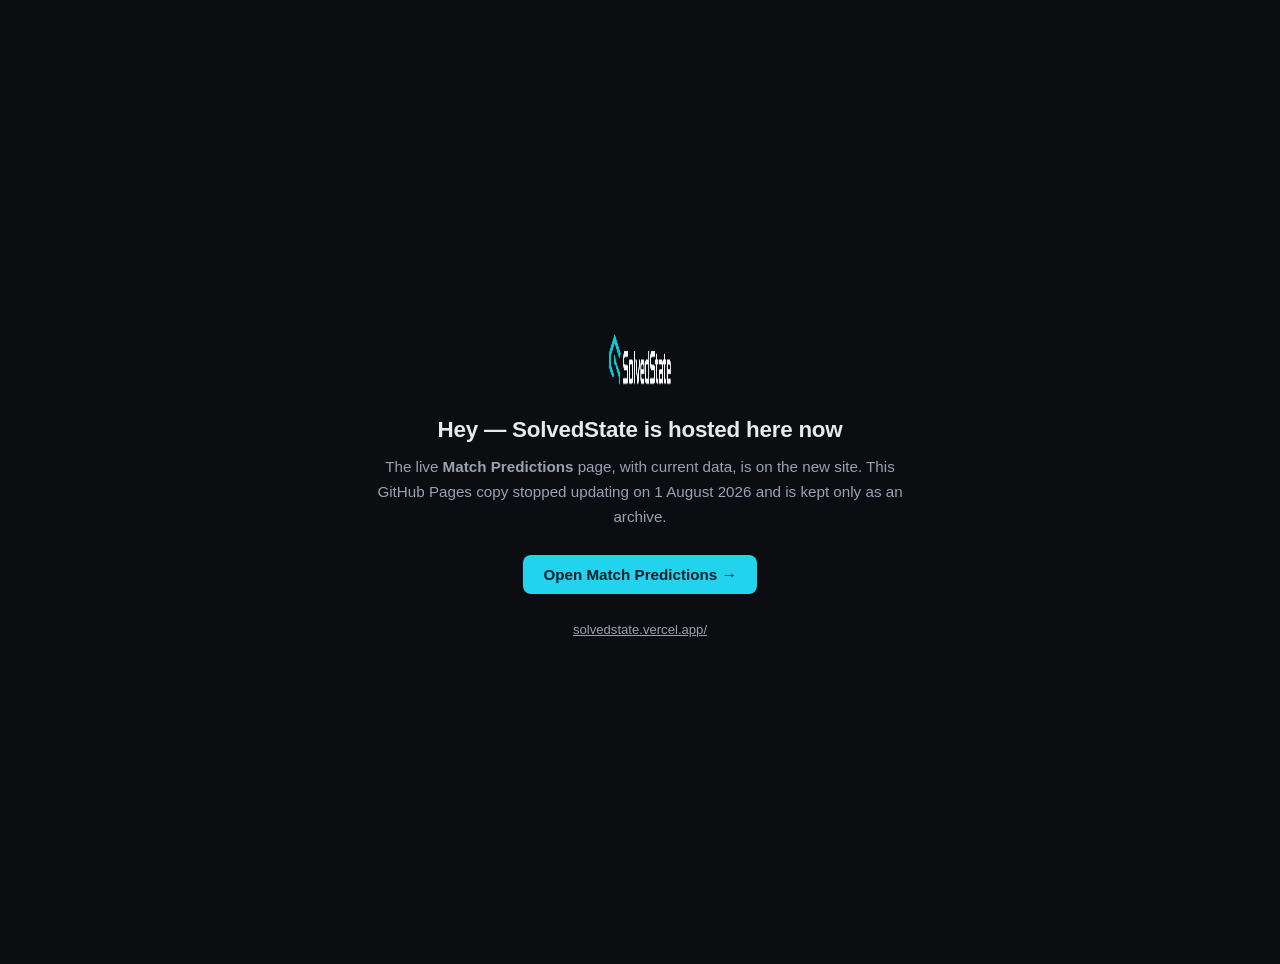
==== commit 9c0291e7: "Show a moved notice instead of auto-redirecting Drops the meta refresh and location.replace: a visit" ====
--- a/index.html
+++ b/index.html
@@ -3,10 +3,8 @@
 <head>
 <meta charset="UTF-8" />
 <meta name="viewport" content="width=device-width, initial-scale=1.0" />
-<title>Moved — SolvedState · Match Predictions</title>
-<meta http-equiv="refresh" content="0; url=https://solvedstate.vercel.app/" />
+<title>SolvedState has moved · Match Predictions</title>
 <link rel="canonical" href="https://solvedstate.vercel.app/" />
-<meta name="robots" content="noindex" />
 <link rel="icon" type="image/png" href="ss_icon.png" />
 <style>
   :root { color-scheme: dark; }
@@ -16,27 +14,29 @@
     font-family:-apple-system,BlinkMacSystemFont,"Segoe UI",Inter,Helvetica,Arial,sans-serif;
     text-align:center; padding:2rem;
   }
-  .card { max-width:32rem; }
-  img { width:56px; height:56px; margin-bottom:1.25rem; }
-  h1 { font-size:1.35rem; font-weight:650; margin:0 0 .6rem; letter-spacing:-0.01em; }
-  p { color:#98a2b3; line-height:1.6; margin:0 0 1.5rem; font-size:.95rem; }
+  .card { max-width:34rem; }
+  img { width:64px; height:64px; margin-bottom:1.4rem; }
+  h1 { font-size:1.4rem; font-weight:650; margin:0 0 .7rem; letter-spacing:-0.01em; }
+  p { color:#98a2b3; line-height:1.65; margin:0 0 1.6rem; font-size:.95rem; }
   a.btn {
-    display:inline-block; padding:.65rem 1.15rem; border-radius:.5rem;
+    display:inline-block; padding:.7rem 1.25rem; border-radius:.5rem;
     background:#22d3ee; color:#06202a; font-weight:650; text-decoration:none; font-size:.95rem;
   }
-  a.plain { color:#22d3ee; }
+  a.btn:hover { background:#67e8f9; }
+  .note { margin-top:1.75rem; font-size:.82rem; color:#667085; }
+  .note a { color:#98a2b3; }
 </style>
 </head>
 <body>
   <div class="card">
     <img src="ss_logo.png" alt="SolvedState" onerror="this.style.display='none'" />
-    <h1>SolvedState has moved</h1>
+    <h1>Hey — SolvedState is hosted here now</h1>
     <p>
-      This page now lives at <a class="plain" href="https://solvedstate.vercel.app/">solvedstate.vercel.app/</a>.
-      Redirecting you automatically&hellip;
+      The live <strong>Match Predictions</strong> page, with current data, is on the new site. This GitHub Pages copy stopped updating on 1 August 2026 and is
+      kept only as an archive.
     </p>
-    <a class="btn" href="https://solvedstate.vercel.app/">Go to Match Predictions</a>
+    <a class="btn" href="https://solvedstate.vercel.app/">Open Match Predictions &rarr;</a>
+    <div class="note"><a href="https://solvedstate.vercel.app/">solvedstate.vercel.app/</a></div>
   </div>
-  <script>location.replace("https://solvedstate.vercel.app/");</script>
 </body>
 </html>
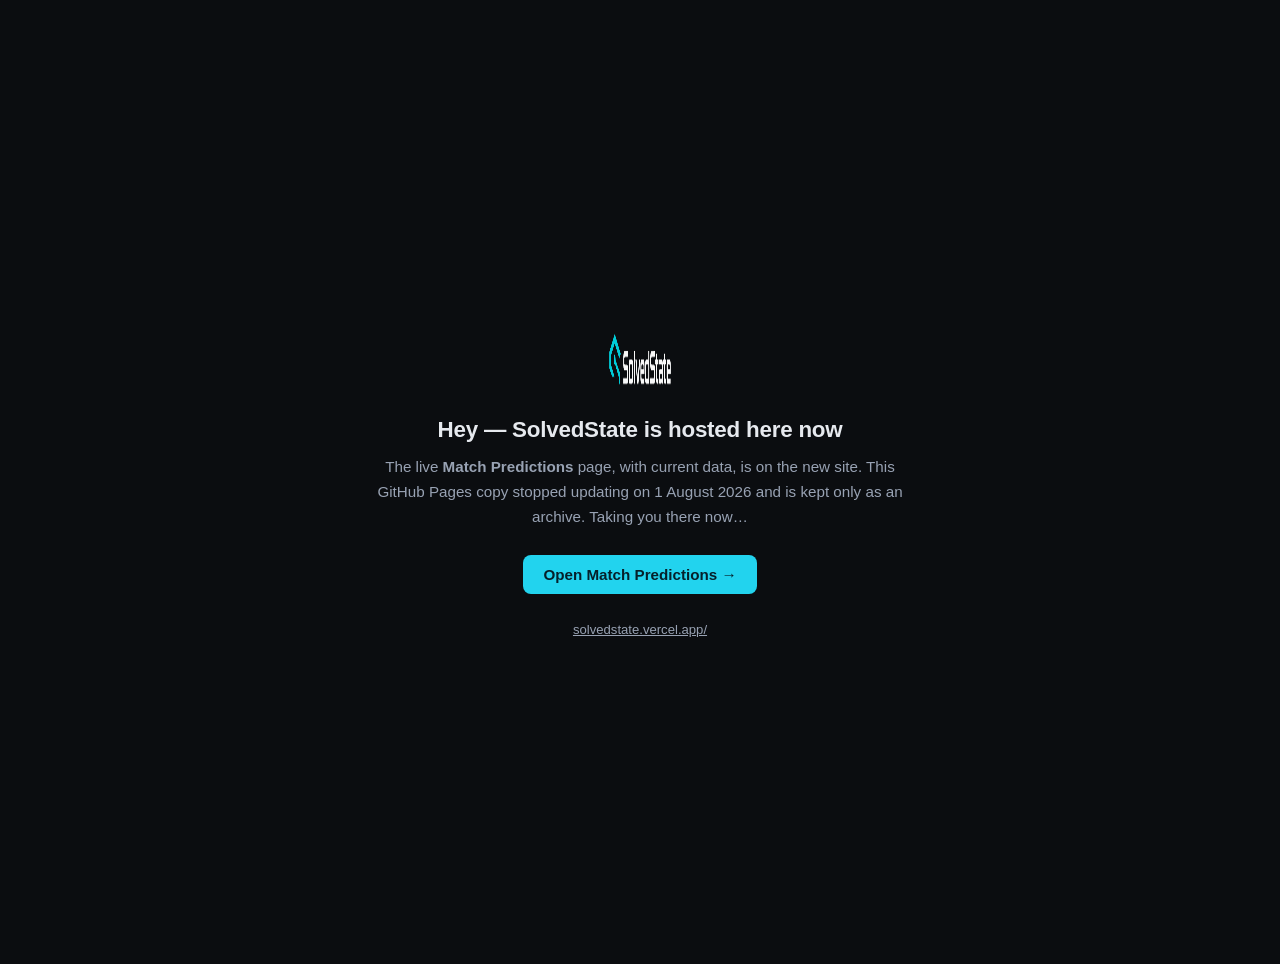
==== commit 42af954e: "Auto-forward from the moved notice Keeps the notice readable for ~1.8s so visitors see where they're" ====
--- a/index.html
+++ b/index.html
@@ -4,6 +4,7 @@
 <meta charset="UTF-8" />
 <meta name="viewport" content="width=device-width, initial-scale=1.0" />
 <title>SolvedState has moved · Match Predictions</title>
+<noscript><meta http-equiv="refresh" content="0; url=https://solvedstate.vercel.app/" /></noscript>
 <link rel="canonical" href="https://solvedstate.vercel.app/" />
 <link rel="icon" type="image/png" href="ss_icon.png" />
 <style>
@@ -33,10 +34,15 @@
     <h1>Hey — SolvedState is hosted here now</h1>
     <p>
       The live <strong>Match Predictions</strong> page, with current data, is on the new site. This GitHub Pages copy stopped updating on 1 August 2026 and is
-      kept only as an archive.
+      kept only as an archive. Taking you there now&hellip;
     </p>
     <a class="btn" href="https://solvedstate.vercel.app/">Open Match Predictions &rarr;</a>
     <div class="note"><a href="https://solvedstate.vercel.app/">solvedstate.vercel.app/</a></div>
   </div>
+  <script>
+    // Auto-forward, but leave the notice on screen long enough to read and
+    // keep a working manual link. replace() so Back doesn't bounce here again.
+    setTimeout(function () { location.replace("https://solvedstate.vercel.app/"); }, 1800);
+  </script>
 </body>
 </html>
